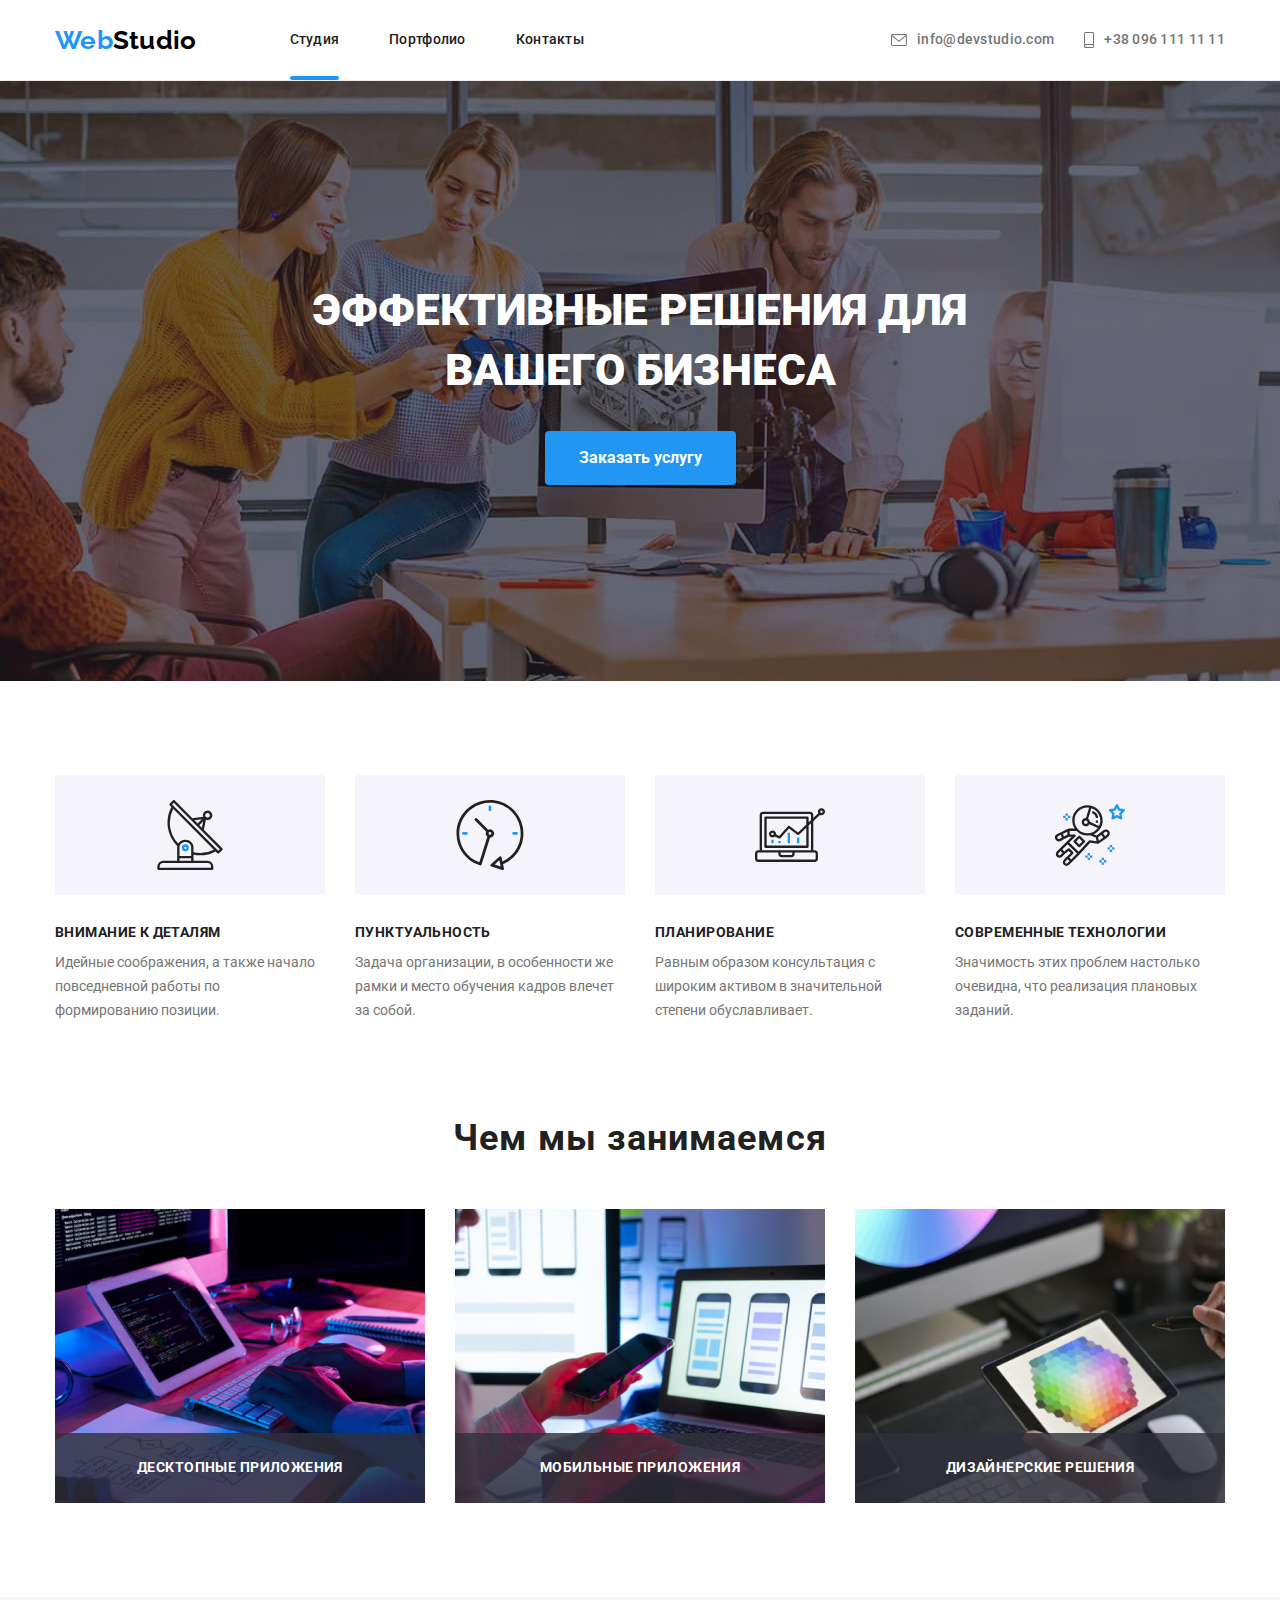
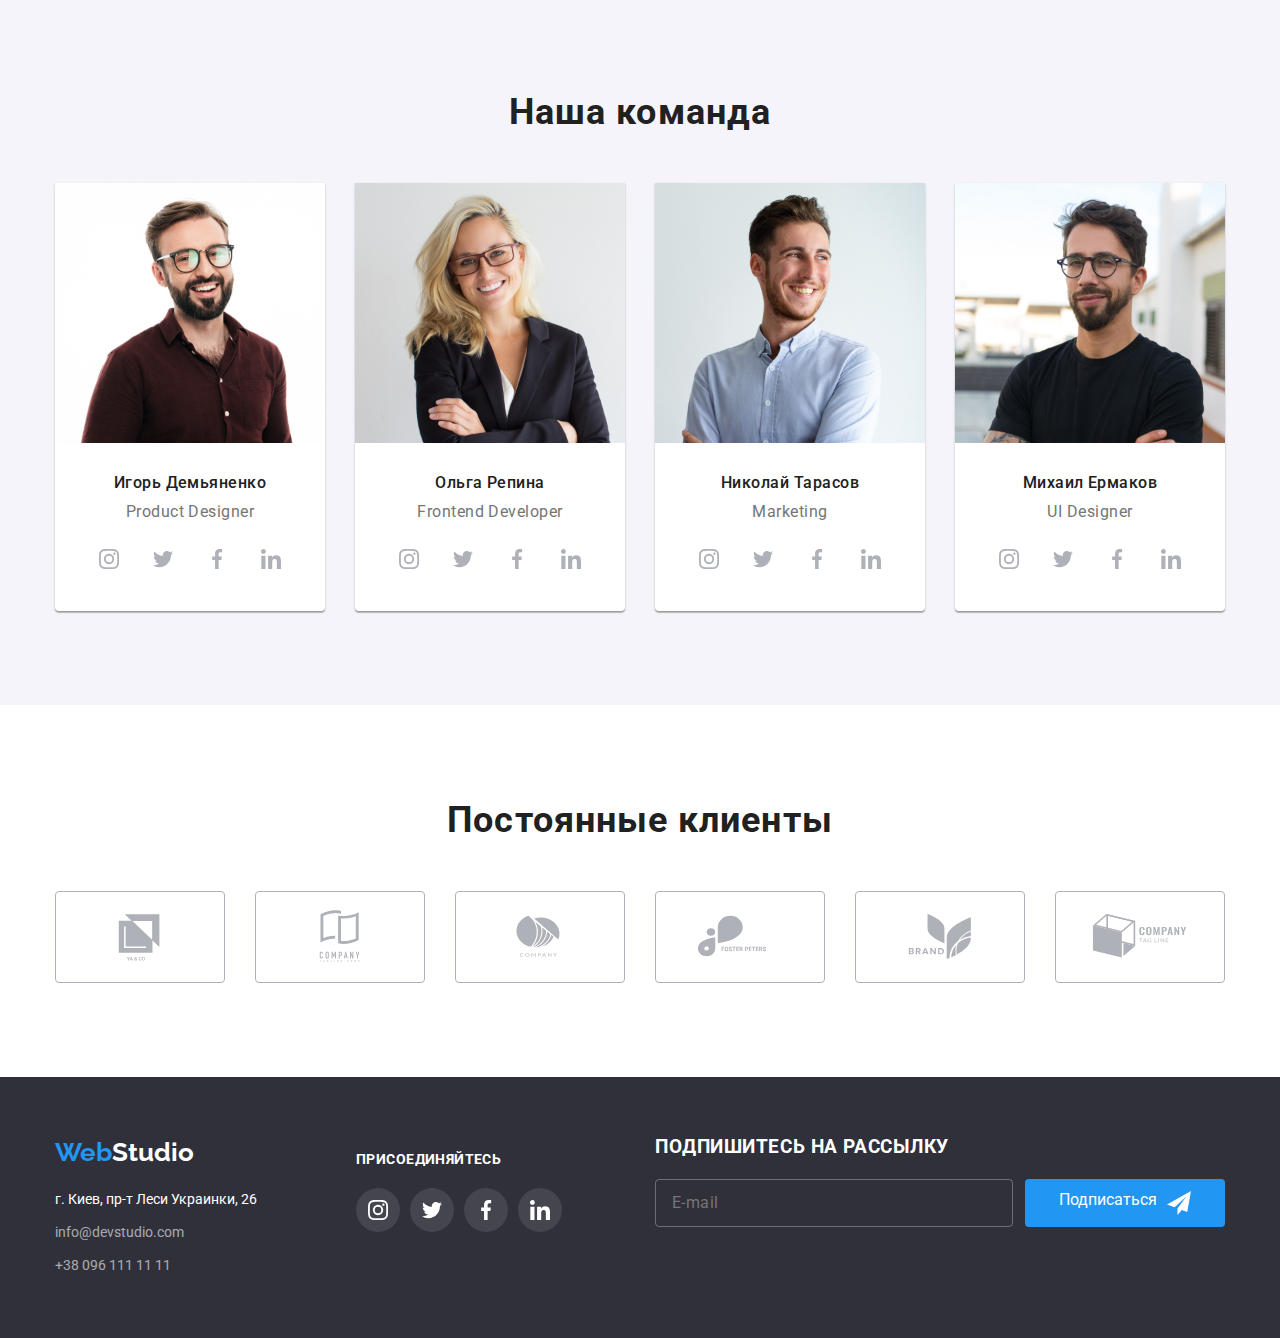
==== index.html @ 51941225 "1" ====
<!DOCTYPE html>
<html lang="ru">

<head>
    <meta charset="UTF-8">
    <meta http-equiv="X-UA-Compatible" content="IE=edge">
    <meta name="viewport" content="width=device-width, initial-scale=1.0">
    <title>WebStudio</title>
    <link rel="preconnect" href="https://fonts.googleapis.com">
    <link rel="preconnect" href="https://fonts.gstatic.com" crossorigin>
    <link
        href="https://fonts.googleapis.com/css2?family=Raleway:wght@700&family=Roboto:wght@400;500;700;900&display=swap"
        rel="stylesheet">
    <link rel="stylesheet" href="https://cdnjs.cloudflare.com/ajax/libs/modern-normalize/1.1.0/modern-normalize.css"
        integrity="sha512-Y0MM+V6ymRKN2zStTqzQ227DWhhp4Mzdo6gnlRnuaNCbc+YN/ZH0sBCLTM4M0oSy9c9VKiCvd4Jk44aCLrNS5Q=="
        crossorigin="anonymous" referrerpolicy="no-referrer" />
    <link rel="stylesheet" href="./css/styles.css">
</head>

<body>


    <header class="head-site">
        <div class="head-cont container">
            <!-- section navigate -->
            <nav class="navigation">
                <a href="./index.html" lang="en" class="logo head-logo"><span class="web-logo">Web</span>Studio</a>
                <ul class="nav-list">
                    <li class="item "><a href="./index.html" class="nav-link current">Студия</a></li>
                    <li class="item"><a href="./portfolio.html" class="nav-link">Портфолио</a></li>
                    <li class="item"><a href="#" class="nav-link">Контакты</a></li>
                </ul>
            </nav>
            <ul class="connect">
                <li class="item">
                    <a href="mailto:info@devstudio.com" class="conn-link">
                        <svg class="i-email" width="16" height="12">
                            <use href="./images/icon.svg#icon-envelope"></use>
                        </svg>

                        info@devstudio.com
                    </a>
                </li>
                <li class="item">
                    <a href="tel:+380961111111" class="conn-link">
                        <svg class="i-smart" width="10" height="16">
                            <use href="./images/icon.svg#icon-smartphone"></use>
                        </svg>

                        +38 096 111 11 11
                    </a>
                </li>
            </ul>
        </div>
    </header>
    <main>
        <!-- section hero -->
        <section class="hero overlay section">
            <div class="container ">
                <h1 class="hero-title">Эффективные решения для вашего бизнеса</h1>
                <button type="button" class="primary-button  button" data-modal-open>Заказать услугу</button>

                <!-- Модальное окно -->
                <div class="backdrop is-hidden" data-modal>
                    <div class="modal-order">
                        <button type="button" class="btn-close-modal" data-modal-close>
                            <svg class="modal-icon" width="11" height="11">
                                <use href="./images/icon.svg#close-modal"></use>
                            </svg>
                        </button>
                        <!-- Форма модального окна -->
                        <form class="form-modal-order">
                            <h3 class="title-form">Оставьте свои данные, мы вам перезвоним</h3>

                            <label for="name-order" class="name-input-order">Имя</label>
                            <label class="form-field">
                                <input type="text" class="input-form-order" name="name-order" id="name-order" />
                                <svg class="svg-form" width="18" height="18">
                                    <use href="./images/icon.svg#person-modal-form"></use>
                                </svg>
                            </label>

                            <label for="tel-order" class="name-input-order">Телефон</label>
                            <label class="form-field">
                                <input type="tel" name="tel-order" id="tel-order" class="input-form-order" />
                                <svg class="svg-form" width="18" height="18">
                                    <use href="./images/icon.svg#phone-modal-form"></use>
                                </svg>
                            </label>

                            <label for="email-order" class="name-input-order">Почта</label>
                            <label class="form-field">
                                <input type="email" name="email-order" id="email-order" class="input-form-order" />
                                <svg class="svg-form" width="18" height="18">
                                    <use href="./images/icon.svg#email-modal-form"></use>
                                </svg>
                            </label>

                            <div class="comment-box">
                                <label for="comments-order" class="name-input-order">Комментарий</label>
                                <textarea name="comments-order" id="comments-order" rows="5" placeholder="Введите текст"
                                    class="input-form-order"></textarea>
                            </div>
                            <!-- Checkbox Договора соглашения -->
                            <label class="text-checkbox-order">
                                <input class="checkbox-policy" type="checkbox" name="policy" value="policy" />
                                <span class="svg-checkbox"></span>
                                Соглашаюсь с рассылкой и принимаю
                                <a href="" class="link-policy"> Условия договора </a>
                            </label>

                            <button type="submit" class="button btn-modal-form-order">Отправить</button>
                        </form>
                    </div>
                </div>

            </div>
        </section>
        <!-- section work principles -->
        <section class="about section">
            <div class="container">
                <h2 class="visually-hidden">Принципы работы</h2>
                <ul class="about-list">
                    <li class="about-item">
                        <div class="about-svg">
                            <svg width="70" height="70">
                                <use href="./images/icon.svg#icon-antenna-1"></use>
                            </svg>
                        </div>
                        <h3 class="about-title">Внимание к деталям</h3>
                        <p class="about-text">Идейные соображения, а также начало повседневной работы по формированию
                            позиции.</p>
                    </li>
                    <li class="about-item">
                        <div class="about-svg">
                            <svg width="70" height="70">
                                <use href="./images/icon.svg#icon-clock-1"></use>
                            </svg>
                        </div>
                        <h3 class="about-title">Пунктуальность</h3>
                        <p class="about-text">Задача организации, в особенности же рамки и место обучения кадров влечет
                            за
                            собой.</p>
                    </li>
                    <li class="about-item">
                        <div class="about-svg">
                            <svg width="70" height="70">
                                <use href="./images/icon.svg#icon-diagram-1"></use>
                            </svg>
                        </div>
                        <h3 class="about-title">Планирование</h3>
                        <p class="about-text">Равным образом консультация с широким активом в значительной степени
                            обуславливает.</p>
                    </li>
                    <li class="about-item">
                        <div class="about-svg">
                            <svg width="70" height="70">
                                <use href="./images/icon.svg#icon-astronaut-1"></use>
                            </svg>
                        </div>
                        <h3 class="about-title">Современные технологии</h3>
                        <p class="about-text">Значимость этих проблем настолько очевидна, что реализация плановых
                            заданий.
                        </p>
                    </li>
                </ul>
            </div>
        </section>
        <!-- section services -->
        <section class="service section">
            <div class="container">
                <h2 class="service-title title-section">Чем мы занимаемся</h2>
                <ul class="service-list">
                    <li class="service-item">
                        <div class="service-card">
                            <img src="./images/box1.jpg" width="370" alt="набор кода на планшете" />
                            <div class="position-servise-text">
                                <h3 class="servise-text">Десктопные приложения</h3>
                            </div>
                        </div>
                    </li>
                    <li class="service-item">
                        <div class="service-card">
                            <img src="./images/box2.jpg" width="370" alt="визуализация приложения на компьютере" />
                            <div class="position-servise-text">
                                <h3 class="servise-text">Мобильные приложения</h3>
                            </div>
                        </div>
                    </li>
                    <li class="service-item">
                        <div class="service-card">
                            <img src="./images/box3.jpg" width="370" alt="палитра цветов" />
                            <div class="position-servise-text">
                                <h3 class="servise-text">Дизайнерские решения</h3>
                            </div>
                        </div>
                    </li>
                </ul>
            </div>
        </section>
        <!-- section team -->
        <section class="team section">
            <div class="container">
                <h2 class="team-title title-section">Наша команда</h2>
                <ul class="team-list">
                    <li class="team-item">
                        <img src="./images/IgorDemianenko.jpg" width="270" alt="Игорь Демьяненко">
                        <div class="team-wraper">
                            <h3 class="team-name">Игорь Демьяненко</h3>
                            <p class="team-prof">Product Designer</p>
                            <ul class="team-icon">
                                <li class="icon-list">
                                    <a href="https://www.instagram.com" target="_blank" rel="noreferrer noopener"
                                        class="team-link">
                                        <svg class="team-social-icon" width="20" height="20">
                                            <use href="./images/icon.svg#icon-instagram-2"></use>
                                        </svg>
                                    </a>
                                </li>
                                <li class="icon-list">
                                    <a href="https://twitter.com" target="_blank" rel="noreferrer noopener"
                                        class="team-link">
                                        <svg class="team-social-icon" width="20" height="20">
                                            <use href="./images/icon.svg#icon-twitter-1"></use>
                                        </svg>
                                    </a>
                                </li>
                                <li class="icon-list"><a href="https://www.facebook.com/" target="_blank"
                                        rel="noreferrer noopener" class="team-link">
                                        <svg class="team-social-icon" width="20" height="20">
                                            <use href="./images/icon.svg#icon-facebook-1"></use>
                                        </svg>
                                    </a>
                                </li>
                                <li class="icon-list"><a href="https://linkedin.com" target="_blank"
                                        rel="noreferrer noopener" class="team-link">
                                        <svg class="team-social-icon" width="20" height="20">
                                            <use href="./images/icon.svg#icon-linkedin-1"></use>
                                        </svg>
                                    </a>
                                </li>
                            </ul>
                        </div>
                    </li>
                    <li class="team-item">
                        <img src="./images/OlgaRepina.jpg" width="270" alt="Ольга Репина">
                        <div class="team-wraper">
                            <h3 class="team-name">Ольга Репина</h3>
                            <p class="team-prof">Frontend Developer</p>
                            <ul class="team-icon">
                                <li class="icon-list">
                                    <a href="https://www.instagram.com" target="_blank" rel="noreferrer noopener"
                                        class="team-link">
                                        <svg class="team-social-icon" width="20" height="20">
                                            <use href="./images/icon.svg#icon-instagram-2"></use>
                                        </svg>
                                    </a>
                                </li>
                                <li class="icon-list">
                                    <a href="https://twitter.com" target="_blank" rel="noreferrer noopener"
                                        class="team-link">
                                        <svg class="team-social-icon" width="20" height="20">
                                            <use href="./images/icon.svg#icon-twitter-1"></use>
                                        </svg>
                                    </a>
                                </li>
                                <li class="icon-list"><a href="https://www.facebook.com/" target="_blank"
                                        rel="noreferrer noopener" class="team-link">
                                        <svg class="team-social-icon" width="20" height="20">
                                            <use href="./images/icon.svg#icon-facebook-1"></use>
                                        </svg>
                                    </a>
                                </li>
                                <li class="icon-list"><a href="https://linkedin.com" target="_blank"
                                        rel="noreferrer noopener" class="team-link">
                                        <svg class="team-social-icon" width="20" height="20">
                                            <use href="./images/icon.svg#icon-linkedin-1"></use>
                                        </svg>
                                    </a>
                                </li>
                            </ul>
                        </div>
                    </li>
                    <li class="team-item">
                        <img src="./images/NikolaiTarasov.jpg" width="270" alt="Николай Тарасов">
                        <div class="team-wraper">
                            <h3 class="team-name">Николай Тарасов</h3>
                            <p class="team-prof">Marketing</p>
                            <ul class="team-icon">
                                <li class="icon-list">
                                    <a href="https://www.instagram.com" target="_blank" rel="noreferrer noopener"
                                        class="team-link">
                                        <svg class="team-social-icon" width="20" height="20">
                                            <use href="./images/icon.svg#icon-instagram-2"></use>
                                        </svg>
                                    </a>
                                </li>
                                <li class="icon-list">
                                    <a href="https://twitter.com" target="_blank" rel="noreferrer noopener"
                                        class="team-link">
                                        <svg class="team-social-icon" width="20" height="20">
                                            <use href="./images/icon.svg#icon-twitter-1"></use>
                                        </svg>
                                    </a>
                                </li>
                                <li class="icon-list"><a href="https://www.facebook.com/" target="_blank"
                                        rel="noreferrer noopener" class="team-link">
                                        <svg class="team-social-icon" width="20" height="20">
                                            <use href="./images/icon.svg#icon-facebook-1"></use>
                                        </svg>
                                    </a>
                                </li>
                                <li class="icon-list"><a href="https://linkedin.com" target="_blank"
                                        rel="noreferrer noopener" class="team-link">
                                        <svg class="team-social-icon" width="20" height="20">
                                            <use href="./images/icon.svg#icon-linkedin-1"></use>
                                        </svg>
                                    </a>
                                </li>
                            </ul>
                        </div>
                    </li>
                    <li class="team-item">
                        <img src="./images/MixailErmacov.jpg" width="270" alt="Михаил Ермаков">
                        <div class="team-wraper">
                            <h3 class="team-name">Михаил Ермаков</h3>
                            <p class="team-prof">UI Designer</p>
                            <ul class="team-icon">
                                <li class="icon-list">
                                    <a href="https://www.instagram.com" target="_blank" rel="noreferrer noopener"
                                        class="team-link">
                                        <svg class="team-social-icon" width="20" height="20">
                                            <use href="./images/icon.svg#icon-instagram-2"></use>
                                        </svg>
                                    </a>
                                </li>
                                <li class="icon-list">
                                    <a href="https://twitter.com" target="_blank" rel="noreferrer noopener"
                                        class="team-link">
                                        <svg class="team-social-icon" width="20" height="20">
                                            <use href="./images/icon.svg#icon-twitter-1"></use>
                                        </svg>
                                    </a>
                                </li>
                                <li class="icon-list">
                                    <a href="https://www.facebook.com/" target="_blank" rel="noreferrer noopener"
                                        class="team-link">
                                        <svg class="team-social-icon" width="20" height="20">
                                            <use href="./images/icon.svg#icon-facebook-1"></use>
                                        </svg>
                                    </a>
                                </li>
                                <li class="icon-list">
                                    <a href="https://linkedin.com" target="_blank" rel="noreferrer noopener"
                                        class="team-link">
                                        <svg class="team-social-icon" width="20" height="20">
                                            <use href="./images/icon.svg#icon-linkedin-1"></use>
                                        </svg>
                                    </a>
                                </li>
                            </ul>
                        </div>
                    </li>
                </ul>
            </div>
        </section>
        <!-- section Regular customers -->
        <section class="customers section">
            <div class="container">
                <h2 class="customers-title title-section">Постоянные клиенты</h2>
                <ul class="customers-list">
                    <li class="customers-item">
                        <a href="#" class="customers-link">
                            <svg class="customers-svg">
                                <use href="./images/icon.svg#icon-Logo1"></use>
                            </svg>
                        </a>
                    </li>
                    <li class="customers-item">
                        <a href="#" class="customers-link">
                            <svg class="customers-svg">
                                <use href="./images/icon.svg#icon-Logo2"></use>
                            </svg>
                        </a>
                    </li>
                    <li class="customers-item">
                        <a href="#" class="customers-link">
                            <svg class="customers-svg">
                                <use href="./images/icon.svg#icon-Logo3"></use>
                            </svg>
                        </a>
                    </li>
                    <li class="customers-item">
                        <a href="#" class="customers-link">
                            <svg class="customers-svg">
                                <use href="./images/icon.svg#icon-Logo4"></use>
                            </svg>
                        </a>
                    </li>
                    <li class="customers-item">
                        <a href="#" class="customers-link">
                            <svg class="customers-svg">
                                <use href="./images/icon.svg#icon-Logo5"></use>
                            </svg>
                        </a>
                    </li>
                    <li class="customers-item">
                        <a href="#" class="customers-link">
                            <!-- <svg class="customers-svg" width="106" heigth="60"> -->
                            <svg class="customers-svg">
                                <use href="./images/icon.svg#icon-Logo6"></use>
                            </svg>
                        </a>
                    </li>
                </ul>
            </div>
        </section>
    </main>
    <footer class="footer">
        <div class="container">
            <!-- section contacts -->
            <div class="primary-fsection">
                <a href="./index.html" lang="en" class="logo footer-logo"><span class="web-logo">Web</span>Studio</a>
                <address class="address">
                    <ul class="footer-list">
                        <li class="footer-item">
                            <a href="https://goo.gl/maps/28opbv9EyFsikmQ97" target="_blank" rel="noreferrer noopener"
                                class="footer-contacts "><span class="address-color">г. Киев,
                                    пр-т Леси Украинки, 26</span></a>
                        </li>
                        <li class="footer-item">
                            <a href="mailto:info@devstudio.com" class="footer-contacts">info@devstudio.com</a>
                        </li>
                        <li class="footer-item">
                            <a href="tel:+380961111111" class="footer-contacts">+38 096 111 11 11</a>
                        </li>
                    </ul>
                </address>
            </div>
            <div class="second-fsection">
                <h2 class="footer-title">присоединяйтесь</h2>
                <ul class="footer-social">
                    <li class="fsocial-list">
                        <a href="https://www.instagram.com" target="_blank" rel="noreferrer noopener"
                            class="fsocial-link">
                            <svg class="fsocial-icon" width="20" height="20">
                                <use href="./images/icon.svg#icon-instagram-2"></use>
                            </svg>
                        </a>
                    </li>
                    <li class="fsocial-list">
                        <a href="https://twitter.com" target="_blank" rel="noreferrer noopener" class="fsocial-link">
                            <svg class="fsocial-icon" width="20" height="20">
                                <use href="./images/icon.svg#icon-twitter-1"></use>
                            </svg>
                        </a>
                    </li>
                    <li class="fsocial-list">
                        <a href="https://www.facebook.com/" target="_blank" rel="noreferrer noopener"
                            class="fsocial-link">
                            <svg class="fsocial-icon" width="20" height="20">
                                <use href="./images/icon.svg#icon-facebook-1"></use>
                            </svg>
                        </a>
                    </li>
                    <li class="fsocial-list">
                        <a href="https://linkedin.com" target="_blank" rel="noreferrer noopener" class="fsocial-link">
                            <svg class="fsocial-icon" width="20" height="20">
                                <use href="./images/icon.svg#icon-linkedin-1"></use>
                            </svg>
                        </a>
                    </li>
                </ul>
            </div>
            <div class="container-subscription">
                <h3 class="form-title">Подпишитесь на рассылку</h3>
                <form class="footer-form">
                    <input type="email" name="email" autocomplete="on" placeholder="E-mail"
                        class="footer-email-input" />

                    <button type="submit" class="button footer-btn-subscrib">
                        Подписаться
                        <svg class="icon-subscribe" width="24" height="24">
                            <use href="./images/icon.svg#icon-subscribe"></use>
                        </svg>
                    </button>
                </form>
            </div>
        </div>
    </footer>
    <script src="./js/modal.js"></script>
</body>

</html>
---- css/styles.css ----
:root {
  --logo-text-font: 'Raleway', sans-serif;
  --primary-font: 'Roboto', sans-serif;

  --primary-letter-spacing: 0.03em;

  --portfolio-bgc-hover: rgba(33, 150, 243, 0.9);
  --nohover-navlink-color: #212121;
  --hover-cont-link: #2196f3;
  --primary-text-color: #757575;
  --communication-color: rgba(255, 255, 255, 0.6);
  --button-text-color: #ffffff;
  --title-text-color: #212121;
  --accent-bg-color: #ffffff;
  --hero-bg-color: #c4c4c4;

  --team-section-bgcolor: #f5f4fa;
  --team-social-link: #afb1b8;
  --team-social-link-hover: #ffffff;
  --team-soc-bg-hover: #2196f3;

  --customers-color: #afb1b8;
  --customers-hover-color: #2196f3;

  --footer-title: #ffffff;
  --fsocial-icon-color: #ffffff;
  --fsocial-link-hover: #2196f3;
  --text-color-white: #ffffff;
  --social-link-fill: #ffffff;

  --backdrop-bgc: rgba(0, 0, 0, 0.2);
  --white-bgc: #ffffff;
  --blue-bgc: #2196f3;

  --form-order-focus-fill: #2196f3;
  --border-form-color: #2196f3;

  --card-set-gap: 30px;

  --animation-transition: 250ms cubic-bezier(0.4, 0, 0.2, 1);
}
/* Глобальные стили */
h1,
h2,
h3,
h4,
h5,
h6,
p,
ul {
  margin: 0;
  padding: 0;
}
img {
  display: block;
  max-width: 100%;
}
body {
  background-color: var(--accent-bg-color);
  font-family: var(--primary-font);
  color: var(--primary-text-color);
}
a {
  text-decoration: none;
}
li {
  list-style: none;
}
input,
textarea {
  outline: none;
}
.title-section {
  font-weight: 700;
  font-size: 36px;
  line-height: 1.17;
  text-align: center;
  letter-spacing: var(--primary-letter-spacing);
}
.button {
  font-family: inherit;
  cursor: pointer;
  border-color: transparent;
  border-radius: 4px;
  color: var(--button-text-color);
  background-color: var(--blue-bgc);
}
.container {
  width: 1200px;
  margin: 0 auto;

  padding-left: 15px;
  padding-right: 15px;
}
.section {
  padding-top: 94px;
  padding-bottom: 94px;
}
/* :hover,
:focus {
  transition: var(--animation-transition);
} */

/* Скрытый заголовок h2 */
.visually-hidden {
  position: absolute;
  width: 1px;
  height: 1px;
  margin: -1px;
  border: 0;
  padding: 0;

  white-space: nowrap;
  clip-path: inset(100%);
  clip: rect(0 0 0 0);
  overflow: hidden;
}
/* Подсвечивание текущей страницы */
.current:visited {
  color: var(--hover-cont-link);
}

/* Стили шапки */
.head-site {
  font-weight: 500;
  font-size: 14px;
  line-height: 1.14;
  letter-spacing: 0.02em;
  border-bottom: 1px solid #ececec;
}
.head-cont {
  min-height: 80px;
  display: flex;
  justify-content: space-between;
  align-items: center;
}
/* Лого */
.logo {
  font-family: var(--logo-text-font);
  font-weight: 700;
  font-size: 26px;
  line-height: 1.19;
}
.web-logo {
  color: #2196f3;
}
.head-logo {
  color: #000000;
}
.footer-logo {
  color: #ffffff;
}
/* Секция навигации */
.navigation {
  display: flex;
  align-items: center;
}
.nav-list {
  display: flex;
  margin-left: 93px;
}
.nav-list .item + .item {
  margin-left: 50px;
}

.nav-link {
  display: block;
  padding-top: 32px;
  padding-bottom: 32px;
  font-weight: 500;
  font-size: 14px;
  line-height: 1.14;
  letter-spacing: 0.02em;
  color: var(--nohover-navlink-color);
  transition: color var(--animation-transition);
}

.nav-link:hover,
.nav-link:focus {
  color: var(--hover-cont-link);
}
.item {
  position: relative;
}
.nav-link.current::after {
  position: absolute;
  content: '';
  display: block;
  left: 0;
  bottom: 0;
  width: 100%;
  height: 4px;
  background-color: var(--hover-cont-link);
  border-radius: 2px;
}
/* Обратная связь с разработчиками */
.connect {
  display: flex;
}
.connect .item + .item {
  margin-left: 30px;
}
.conn-link {
  display: flex;
  align-items: center;
  padding-top: 32px;
  padding-bottom: 32px;
  color: var(--primary-text-color);
  transition: color var(--animation-transition);
}
.conn-link:hover,
.conn-link:focus {
  color: var(--hover-cont-link);
}
.i-email,
.i-smart {
  fill: currentColor;
  margin-right: 10px;
}
/* Секция подвал сайта */
.footer {
  background-color: #2f303a;
  padding-top: 60px;
  padding-bottom: 60px;
}
.footer .container {
  display: flex;
}
.address {
  font-style: normal;
  font-size: 14px;
  line-height: 1.71;
  color: #ffffff;
  margin-top: 20px;
}
.address-color {
  color: #ffffff;
  transition: color var(--animation-transition);
}
.footer-item + .footer-item {
  margin-top: 9px;
}
.footer-contacts {
  color: var(--communication-color);
  transition: color var(--animation-transition);
}
.footer-contacts:hover,
.footer-contacts:focus {
  color: var(--hover-cont-link);
}
.address-color:hover,
.address-color:focus {
  color: var(--hover-cont-link);
}
.primary-fsection {
  min-width: 231px;
}
.second-fsection {
  margin-left: 70px;
  padding-top: 15px;
}
.footer-title {
  font-family: var(--primary-font);
  font-weight: 700;
  font-size: 14px;
  line-height: 1.14;
  letter-spacing: var(--primary-letter-spacing);
  text-transform: uppercase;
  color: var(--footer-title);
  margin-bottom: 20px;
}

.footer-social {
  display: flex;
}
.fsocial-list:nth-child(n + 2) {
  margin-left: 10px;
}
.fsocial-link {
  display: flex;
  align-items: center;
  justify-content: center;
  width: 44px;
  height: 44px;
  border-radius: 50%;
  background: rgba(255, 255, 255, 0.1);
  transition: background var(--animation-transition);
}
.fsocial-icon {
  fill: var(--fsocial-icon-color);
}
.fsocial-link:hover,
.fsocial-link:focus {
  background: var(--fsocial-link-hover);
}

/* Footer Форма подписки */

.container-subscription {
  margin-left: 93px;
}
.form-title {
  margin-bottom: 20px;

  text-transform: uppercase;
  letter-spacing: var(--primary-letter-spacing);
  color: var(--text-color-white);
}
.footer-form {
  display: flex;
}
.footer-email-input {
  font-weight: 400;
  font-size: 16px;
  line-height: 1.25;

  /* identical to box height, or 125% */
  display: flex;
  align-items: center;
  letter-spacing: 0.03em;

  color: rgba(255, 255, 255, 0.6);

  width: 358px;
  padding-left: 16px;

  background-color: rgba(0, 0, 0, 0);
  border: 1px solid rgba(255, 255, 255, 0.3);
  /* filter: drop-shadow(0px 4px 4px rgba(0, 0, 0, 0.15)); */
  border-radius: 4px;
}
.footer-btn-subscrib {
  display: flex;
  justify-content: center;

  padding-top: 10px;
  padding-bottom: 10px;
  margin-left: 12px;
  min-width: 200px;
}
.icon-subscribe {
  margin-left: 10px;
  fill: var(--social-link-fill);
}
.form-title {
  margin-bottom: 20px;

  text-transform: uppercase;
  letter-spacing: var(--primary-letter-spacing);
  color: var(--text-color-white);
}
.footer-form {
  display: flex;
}
.footer-email-input {
  font-weight: 400;
  font-size: 16px;
  line-height: 1.25;

  /* identical to box height, or 125% */
  display: flex;
  align-items: center;
  letter-spacing: 0.03em;

  color: rgba(255, 255, 255, 0.6);

  width: 358px;
  padding-left: 16px;

  background-color: rgba(0, 0, 0, 0);
  border: 1px solid rgba(255, 255, 255, 0.3);
  /* filter: drop-shadow(0px 4px 4px rgba(0, 0, 0, 0.15)); */
  border-radius: 4px;
}
.footer-btn-subscrib {
  display: flex;
  justify-content: center;

  padding-top: 10px;
  padding-bottom: 10px;
  margin-left: 12px;
  min-width: 200px;
}
.icon-subscribe {
  margin-left: 10px;
  fill: var(--fsocial-icon-color);
}
/* МОДАЛЬНОЕ ОКНО "Заказать услуги"*/
.backdrop {
  position: fixed;
  top: 0;
  left: 0;
  width: 100%;
  height: 100%;
  z-index: 5;

  transition: opacity var(--animation-transition), visibility var(--animation-transition);

  background-color: var(--backdrop-bgc);
}
.backdrop.is-hidden {
  opacity: 0;
  pointer-events: none;
  visibility: hidden;
}
.modal-order {
  position: absolute;
  top: 50%;
  left: 50%;
  transform: translate(-50%, -50%);

  min-width: 528px;
  min-height: 581px;
  padding: 40px;

  background-color: var(--white-bgc);
  box-shadow: 0px 1px 3px rgba(0, 0, 0, 0.12), 0px 1px 1px rgba(0, 0, 0, 0.14),
    0px 2px 1px rgba(0, 0, 0, 0.2);
  border-radius: 4px;
}
.btn-close-modal {
  position: absolute;
  top: 8px;
  right: 8px;
  display: flex;
  align-items: center;
  justify-content: center;
  width: 30px;
  height: 30px;
  border: 1px solid rgba(0, 0, 0, 0.1);
  border-radius: 50%;
  background: transparent;
  cursor: pointer;
  fill: #000000;

  transition: fill var(--animation-transition);
}
.btn-close-modal:hover,
.btn-close-modal:focus {
  fill: var(--form-order-focus-fill);
}

/* Форма в модальном окне для Заказа услуг */
.form-modal-order {
  display: flex;
  flex-direction: column;
}
.title-form {
  margin-bottom: 12px;

  font-weight: bold;
  font-size: 20px;
  line-height: 1.15;
  text-align: center;
  letter-spacing: var(--primary-letter-spacing);
  color: var(--title-text-color);
}
/* Коробки input */
.comment-box {
  margin-bottom: 20px;
}

/* SVG иконки в форме */
.form-field {
  position: relative;
  margin-bottom: 10px;
}
.svg-form {
  position: absolute;
  top: 52%;
  left: 12px;
  transform: translateY(-50%);

  transition: fill var(--animation-transition);
}
/* Кастомизация input */
.input-form-order {
  padding-top: 11px;
  padding-right: 12px;
  padding-bottom: 11px;
  padding-left: 12px;

  width: 100%;
  border: 1px solid rgba(33, 33, 33, 0.2);
  border-radius: 4px;

  transition: border var(--animation-transition);
}
.input-form-order:not(:last-child) {
  padding-left: 42px;
}
/* Стилизация для lable */
.name-input-order {
  display: block;
  margin-bottom: 4px;
}

.input-form-order {
  display: block;
  padding-left: 42px;
  /* outline: none; */
}

.input-form-order:focus {
  border: 1px solid #2196f3;
}
.input-form-order:focus ~ .svg-form {
  fill: var(--form-order-focus-fill);
}

/* Checkbox с принятием рассылки и соглашения */
.text-checkbox-order {
  display: flex;
  justify-content: center;
  align-items: center;

  margin-bottom: 30px;
  font-weight: 400;
  line-height: 1.71;
  letter-spacing: var(--primary-letter-spacing);
}
.checkbox-policy {
  appearance: none;
  position: absolute;
}
.svg-checkbox {
  display: inline-block;
  width: 16px;
  height: 15px;

  border: 2px solid #212121;
  border-radius: 4px;
  margin-right: 7px;

  transition: border-color var(--animation-transition), background-color var(--animation-transition),
    background-image var(--animation-transition);
}
.checkbox-policy:checked + .svg-checkbox {
  border-color: transparent;
  background-color: var(--blue-bgc);
  background-image: url(../images/icon-check.svg);
  background-size: contain;
  background-origin: border-box;
}
.checkbox-policy:focus + .svg-checkbox {
  border-color: var(--blue-bgc);
}
.link-policy {
  text-decoration: underline;
  color: var(--hover-cont-link);
}

/* Кнопка заказа в модальном окне */
.btn-modal-form-order {
  width: 200px;
  padding-top: 10px;
  padding-right: 55px;
  padding-bottom: 10px;
  padding-left: 55px;
  margin-right: auto;
  margin-left: auto;

  transition: background-color var(--animation-transition);
}
.btn-modal-form-order:hover,
.btn-modal-form-order:focus {
  background-color: #188ce8;
}

/* Стили отдельных страниц */

/* Секция страницы WebStudio */
/* Секция hero с заказом услуг */
.hero {
  margin: 0 auto;
  max-height: 600px;
  max-width: 1600px;
  padding-top: 200px;
  padding-bottom: 200px;
}
.hero.overlay {
  background-position: center;
  background-size: cover;
  background-repeat: no-repeat;
  background-image: linear-gradient(to right, rgba(47, 48, 58, 0.4), rgba(47, 48, 58, 0.4)),
    url(../images/Hero.jpg);
  background-color: var(--hero-bg-color);
}
.hero .container {
  width: 696px;
  text-align: center;
}

.hero-title {
  text-transform: uppercase;
  font-weight: 900;
  font-size: 44px;
  line-height: 1.36;
  color: #ffffff;
  text-align: center;
}
.primary-button {
  padding: 10px 32px;
  margin-left: auto;
  margin-right: auto;
  margin-top: 30px;
  background: #2196f3;
  font-weight: 700;
  font-size: 16px;
  line-height: 1.9;
  color: var(--button-text-color);
  box-shadow: 0px 3px 1px rgba(0, 0, 0, 0.1), 0px 1px 2px rgba(0, 0, 0, 0.08),
    0px 2px 2px rgba(0, 0, 0, 0.12);
  transition: background var(--animation-transition);
}
.primary-button:hover,
.primary-button:focus {
  background: #188ce8;
  /* transition: background var(--animation-transition); */
}

/* Секция как мы работаем*/
.about.section {
  padding-bottom: 0px;
}
.about-list {
  display: flex;
}
.about-item {
  width: 270px;
}
.about-item + .about-item {
  margin-left: 30px;
}
.about-svg {
  display: flex;
  min-width: 270px;
  min-height: 120px;
  justify-content: center;
  align-items: center;
  background-color: #f5f4fa;
  margin-bottom: 30px;
}
.about-title {
  font-weight: 700;
  font-size: 14px;
  line-height: 1.14;
  letter-spacing: var(--primary-letter-spacing);
  text-transform: uppercase;
  color: var(--title-text-color);
  margin-bottom: 10px;
}
.about-text {
  font-size: 14px;
  line-height: 1.71;
}
/* Секция Чем Мы занимаемся */
/* .service .container {
  text-align: center;
} */
.service-title {
  color: var(--title-text-color);
  margin-bottom: 50px;
}
.service-list {
  display: flex;
  /* justify-content: space-evenly; */
}
.service-item + .service-item {
  margin-left: 30px;
}
.service-card {
  position: relative;
  /* z-index: -1; */
}
.position-servise-text {
  position: absolute;
  left: 0;
  bottom: 0;

  display: flex;
  width: 100%;
  padding-top: 27px;
  padding-bottom: 27px;
  justify-content: center;
  align-items: center;
  color: #ffffff;
  background-color: rgba(47, 48, 58, 0.8);
}
.servise-text {
  font-weight: 700;
  font-size: 14px;
  line-height: 1.14;
  text-align: center;
  letter-spacing: var(--primary-letter-spacing);
  text-transform: uppercase;
}
/* Секция Наша команда */
.team {
  text-align: center;
  background-color: var(--team-section-bgcolor);
}
.team-title {
  margin-bottom: 50px;
  color: var(--title-text-color);
}
.team-list {
  display: flex;
}
.team-item {
  background: #ffffff;
  box-shadow: 0px 1px 3px rgba(0, 0, 0, 0.12), 0px 1px 1px rgba(0, 0, 0, 0.14),
    0px 2px 1px rgba(0, 0, 0, 0.2);
  border-radius: 0px 0px 4px 4px;
}
.team-item + .team-item {
  margin-left: 30px;
}
.team-wraper {
  padding-top: 30px;
  padding-bottom: 30px;
}
.team-name {
  font-weight: 500;
  font-size: 16px;
  line-height: 1.19;
  letter-spacing: var(--primary-letter-spacing);
  color: var(--title-text-color);
}
.team-prof {
  font-size: 16px;
  line-height: 1.19;
  text-align: center;
  letter-spacing: var(--primary-letter-spacing);
  margin-top: 10px;
}
/* Team social link */
.team-icon {
  display: flex;
  justify-content: center;
  margin-top: 16px;
}

.icon-list:nth-child(n + 2) {
  margin-left: 10px;
}

.team-link {
  display: flex;
  align-items: center;
  justify-content: center;
  width: 44px;
  height: 44px;
  border-radius: 50%;
  color: var(--team-social-link);
  transition: color var(--animation-transition), background var(--animation-transition);
}

.team-link:hover,
.team-link:focus {
  background-color: var(--team-soc-bg-hover);
  color: var(--team-social-link-hover);
  /* transition: color var(--animation-transition), background var(--animation-transition); */
}
.team-social-icon {
  fill: currentColor;
}
/* секция Постоянные клиенты */
.customers-title {
  margin-bottom: 50px;
  color: var(--title-text-color);
}
.customers-list {
  display: flex;
}
/* .customers-item {

} */
.customers-item:nth-child(n + 2) {
  margin-left: var(--card-set-gap);
}
.customers-link {
  display: flex;
  align-items: center;
  justify-content: center;
  width: 170px;
  height: 92px;
  border: 1px solid var(--customers-color);
  border-radius: 4px;
  color: var(--customers-color);
  transition: color var(--animation-transition), border var(--animation-transition);
}

.customers-link:hover,
.customers-link:focus {
  border: 1px solid var(--customers-hover-color);
  color: var(--customers-hover-color);
  /* transition: color var(--animation-transition), border var(--animation-transition); */
}
.customers-svg {
  width: 106px;
  height: 60px;
  fill: currentColor;
}

/* Секция страницы Portfolio */
/* Основной контент страницы */
/* Навигация по проектам */

.filter {
  display: flex;
  align-items: center;
  justify-content: center;
  margin-bottom: 50px;
}
.filter-item + .filter-item {
  margin-left: 8px;
}

.filter-button {
  font-weight: 500;
  font-size: 16px;
  line-height: 1.63;
  text-align: center;
  letter-spacing: var(--primary-letter-spacing);
  color: var(--title-text-color);
  background-color: #f5f4fa;
  padding: 6px 22px;
  transition: box-shadow var(--animation-transition), background-color var(--animation-transition),
    color var(--animation-transition);
}
.btn-current {
  color: var(--button-text-color);
  background-color: #2196f3;
}
.filter-button:hover,
.filter-button:focus {
  color: var(--button-text-color);
  background-color: #2196f3;
  box-shadow: 0px 3px 1px rgba(0, 0, 0, 0.1), 0px 1px 2px rgba(0, 0, 0, 0.08),
    0px 2px 2px rgba(0, 0, 0, 0.12);
  /* transition: box-shadow var(--animation-transition), background-color var(--animation-transition),
    color var(--animation-transition); */
}
/* Секция Наши проекты */
.port-list {
  display: flex;
  flex-wrap: wrap;
  margin-left: calc(-1 * var(--card-set-gap));
  margin-bottom: calc(-1 * var(--card-set-gap));
}
.port-link {
  margin-left: var(--card-set-gap);
  margin-bottom: var(--card-set-gap);
  flex-basis: calc(100% / 3 - var(--card-set-gap));
  cursor: pointer;

  display: block;
  transition: box-shadow var(--animation-transition);
}
.port-link:hover,
.port-link:focus {
  box-shadow: 0px 1px 1px rgba(0, 0, 0, 0.12), 0px 4px 4px rgba(0, 0, 0, 0.06),
    1px 4px 6px rgba(0, 0, 0, 0.16);
  /* transition: box-shadow var(--animation-transition); */
}

.port-title {
  font-weight: 700;
  font-size: 18px;
  line-height: 2;
  letter-spacing: 0.06em;
  color: var(--title-text-color);
}
.port-text {
  margin-top: 4px;
  font-size: 16px;
  line-height: 1.88;
  letter-spacing: var(--primary-letter-spacing);
  color: var(--primary-text-color);
}
.port-wraper {
  border-right: 1px solid #eeeeee;
  border-bottom: 1px solid #eeeeee;
  border-left: 1px solid #eeeeee;
  padding: 20px 24px;
}
.port-link:hover .port-text-item,
.port-link:focus .port-text-item {
  opacity: 1;
  transform: translateY(0);
}
.port-text-position {
  position: relative;
  overflow: hidden;
}
.port-text-item {
  display: block;
  width: 100%;
  height: 100%;
  overflow: auto;
  padding-top: 63px;
  padding-right: 24px;
  padding-bottom: 63px;
  padding-left: 24px;

  position: absolute;
  top: 0;
  left: 0;
  transform: translateY(100%);
  transition: transform var(--animation-transition), opacity var(--animation-transition);

  background-color: var(--portfolio-bgc-hover);
  font-size: 18px;
  line-height: 1.56;
  letter-spacing: var(--primary-letter-spacing);
  color: var(--text-color-white);
  opacity: 0;
}
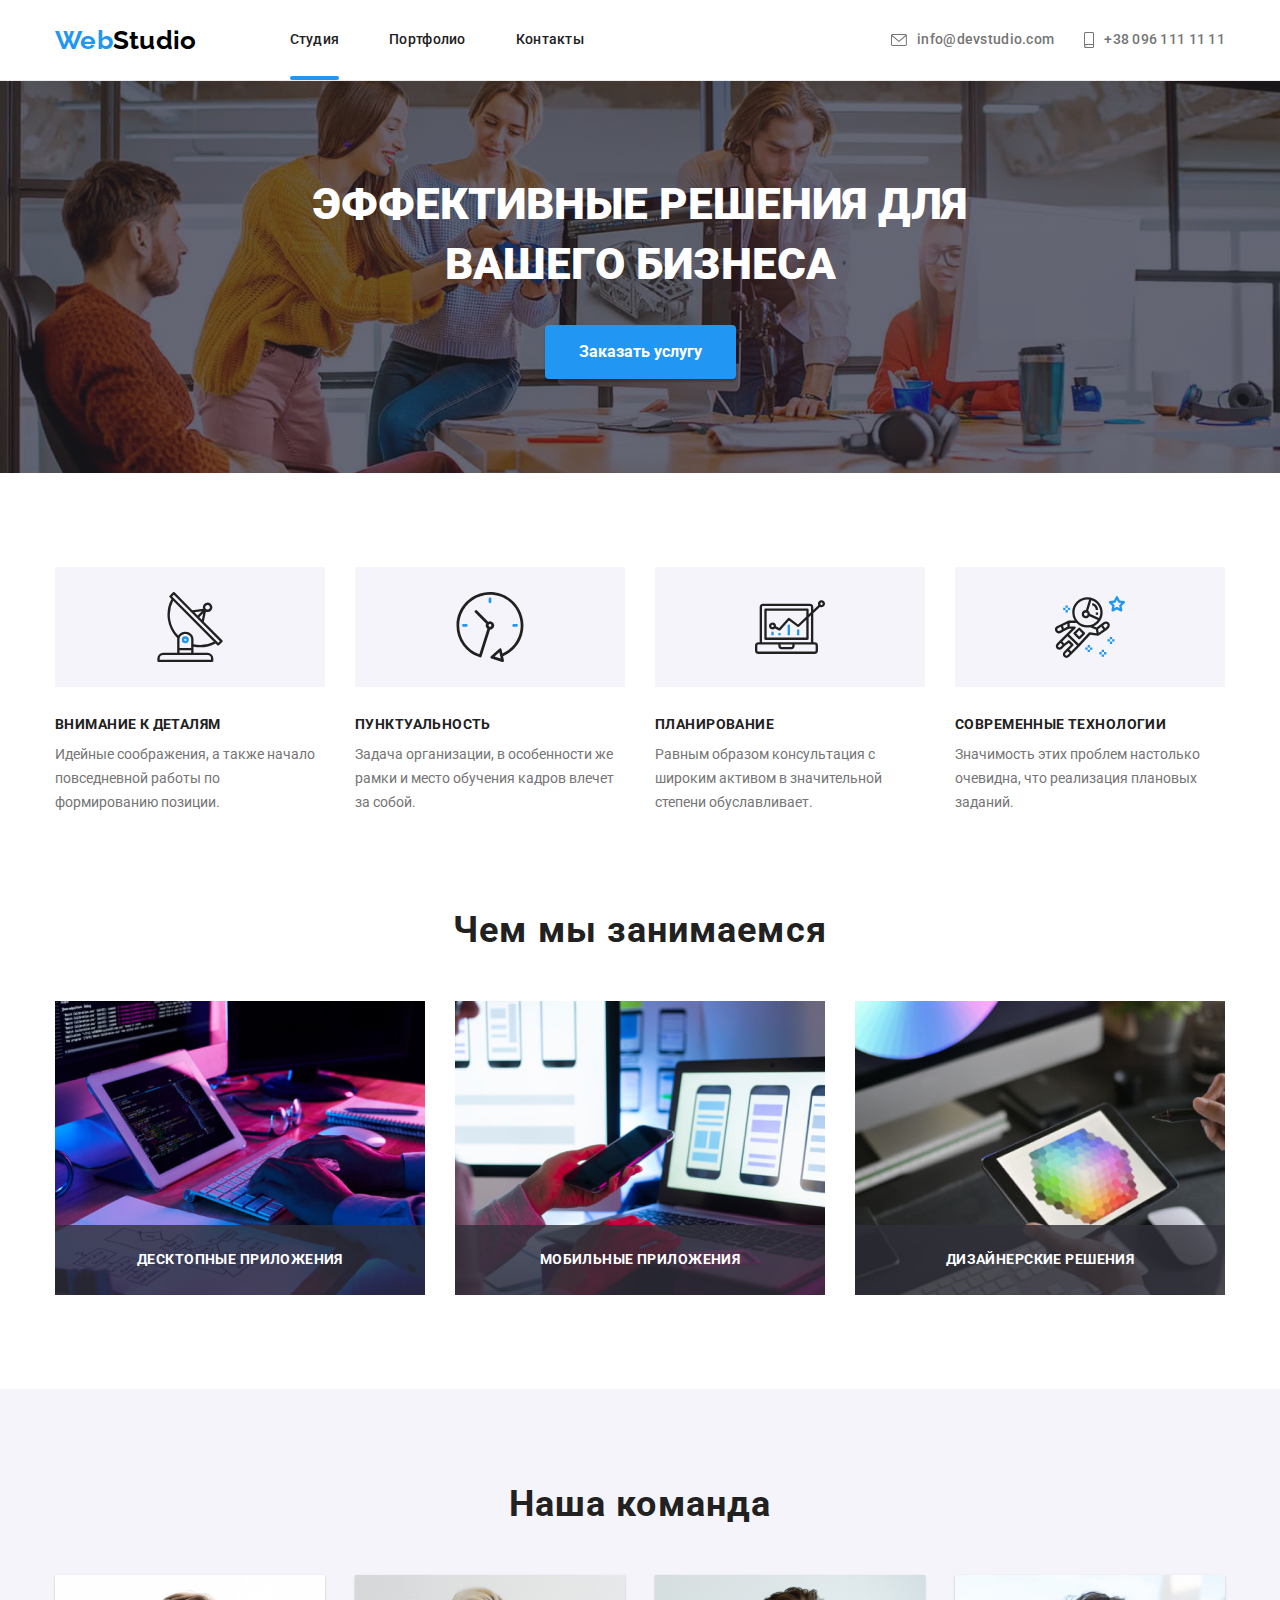
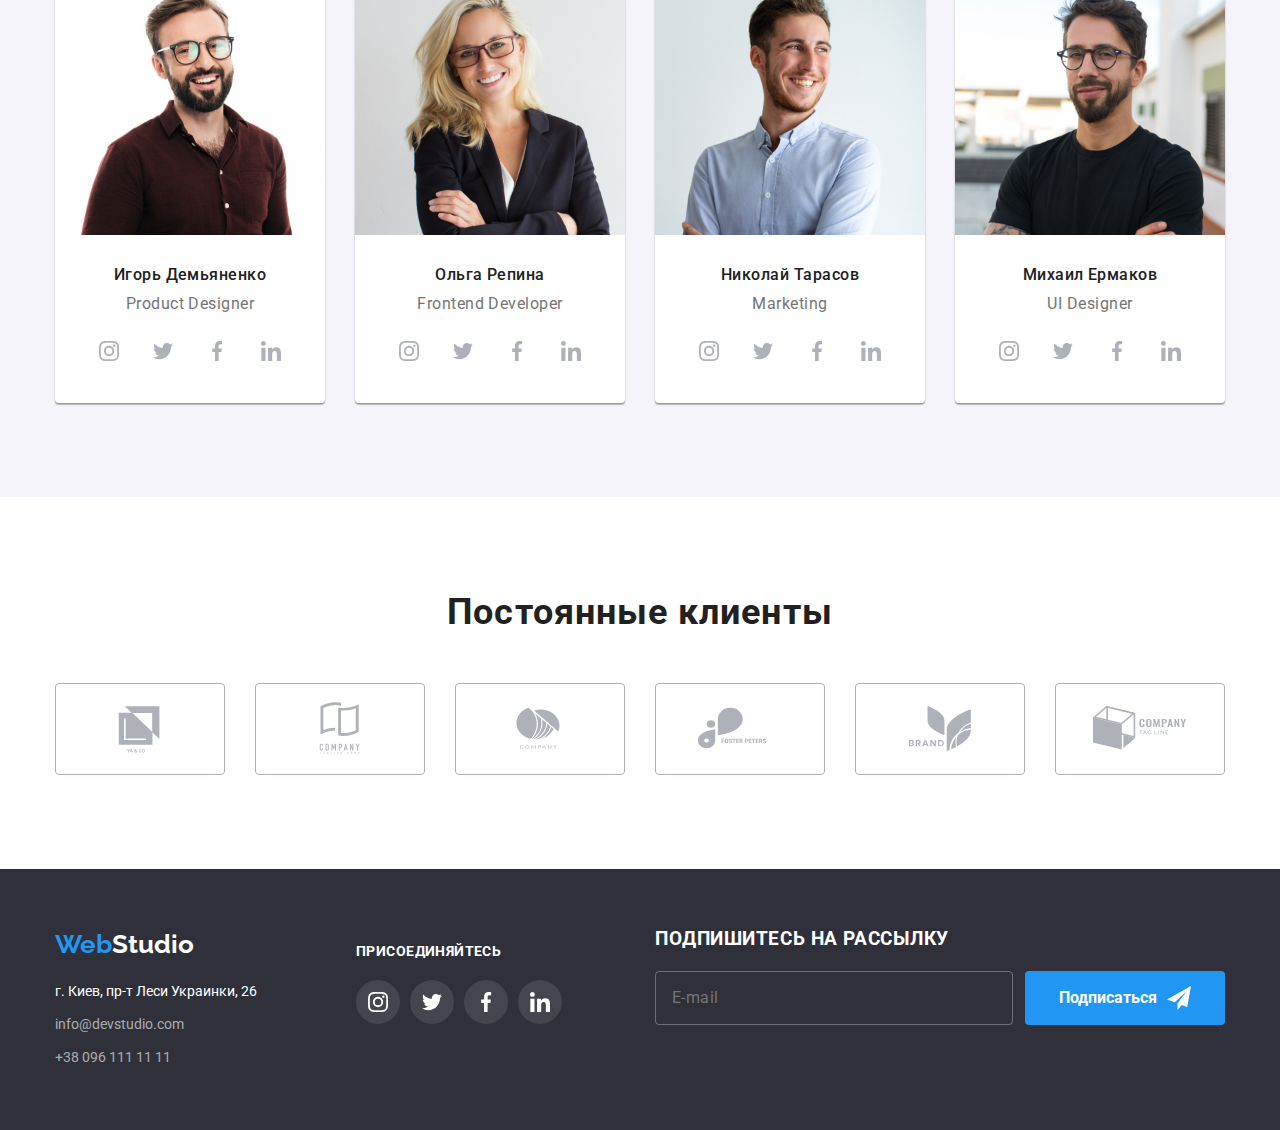
==== commit 6104afcd: "sass" ====
--- a/index.html
+++ b/index.html
@@ -15,6 +15,7 @@
         integrity="sha512-Y0MM+V6ymRKN2zStTqzQ227DWhhp4Mzdo6gnlRnuaNCbc+YN/ZH0sBCLTM4M0oSy9c9VKiCvd4Jk44aCLrNS5Q=="
         crossorigin="anonymous" referrerpolicy="no-referrer" />
     <link rel="stylesheet" href="./css/styles.css">
+    <link rel="stylesheet" href="./css/main.min.css">
 </head>
 
 <body>
@@ -106,7 +107,7 @@
                                 <input class="checkbox-policy" type="checkbox" name="policy" value="policy" />
                                 <span class="svg-checkbox"></span>
                                 Соглашаюсь с рассылкой и принимаю
-                                <a href="" class="link-policy"> Условия договора </a>
+                                <a href="#" class="link-policy"> Условия договора </a>
                             </label>
 
                             <button type="submit" class="button btn-modal-form-order">Отправить</button>
--- a/css/styles.css
+++ b/css/styles.css
@@ -1,4 +1,4 @@
-:root {
+/* :root {
   --logo-text-font: 'Raleway', sans-serif;
   --primary-font: 'Roboto', sans-serif;
 
@@ -38,8 +38,8 @@
   --card-set-gap: 30px;
 
   --animation-transition: 250ms cubic-bezier(0.4, 0, 0.2, 1);
-}
-/* Глобальные стили */
+} */
+/* Глобальные стили
 h1,
 h2,
 h3,
@@ -96,13 +96,9 @@
   padding-top: 94px;
   padding-bottom: 94px;
 }
-/* :hover,
-:focus {
-  transition: var(--animation-transition);
-} */
 
 /* Скрытый заголовок h2 */
-.visually-hidden {
+/* .visually-hidden {
   position: absolute;
   width: 1px;
   height: 1px;
@@ -114,14 +110,17 @@
   clip-path: inset(100%);
   clip: rect(0 0 0 0);
   overflow: hidden;
-}
+} */
+*/
+
+
 /* Подсвечивание текущей страницы */
-.current:visited {
+/* .current:visited {
   color: var(--hover-cont-link);
-}
+} */
 
 /* Стили шапки */
-.head-site {
+/* .head-site {
   font-weight: 500;
   font-size: 14px;
   line-height: 1.14;
@@ -133,9 +132,9 @@
   display: flex;
   justify-content: space-between;
   align-items: center;
-}
+} */
 /* Лого */
-.logo {
+/* .logo {
   font-family: var(--logo-text-font);
   font-weight: 700;
   font-size: 26px;
@@ -149,9 +148,9 @@
 }
 .footer-logo {
   color: #ffffff;
-}
+} */
 /* Секция навигации */
-.navigation {
+/* .navigation {
   display: flex;
   align-items: center;
 }
@@ -192,9 +191,9 @@
   height: 4px;
   background-color: var(--hover-cont-link);
   border-radius: 2px;
-}
+} */
 /* Обратная связь с разработчиками */
-.connect {
+/* .connect {
   display: flex;
 }
 .connect .item + .item {
@@ -216,9 +215,9 @@
 .i-smart {
   fill: currentColor;
   margin-right: 10px;
-}
+} */
 /* Секция подвал сайта */
-.footer {
+/* .footer {
   background-color: #2f303a;
   padding-top: 60px;
   padding-bottom: 60px;
@@ -292,11 +291,11 @@
 .fsocial-link:hover,
 .fsocial-link:focus {
   background: var(--fsocial-link-hover);
-}
+} */
 
 /* Footer Форма подписки */
 
-.container-subscription {
+/* .container-subscription {
   margin-left: 93px;
 }
 .form-title {
@@ -314,7 +313,6 @@
   font-size: 16px;
   line-height: 1.25;
 
-  /* identical to box height, or 125% */
   display: flex;
   align-items: center;
   letter-spacing: 0.03em;
@@ -326,17 +324,22 @@
 
   background-color: rgba(0, 0, 0, 0);
   border: 1px solid rgba(255, 255, 255, 0.3);
-  /* filter: drop-shadow(0px 4px 4px rgba(0, 0, 0, 0.15)); */
+
   border-radius: 4px;
 }
 .footer-btn-subscrib {
   display: flex;
   justify-content: center;
+  align-items: center;
 
   padding-top: 10px;
   padding-bottom: 10px;
   margin-left: 12px;
   min-width: 200px;
+
+  font-weight: 700;
+  font-size: 16px;
+  line-height: 1.88;
 }
 .icon-subscribe {
   margin-left: 10px;
@@ -357,7 +360,6 @@
   font-size: 16px;
   line-height: 1.25;
 
-  /* identical to box height, or 125% */
   display: flex;
   align-items: center;
   letter-spacing: 0.03em;
@@ -369,7 +371,7 @@
 
   background-color: rgba(0, 0, 0, 0);
   border: 1px solid rgba(255, 255, 255, 0.3);
-  /* filter: drop-shadow(0px 4px 4px rgba(0, 0, 0, 0.15)); */
+
   border-radius: 4px;
 }
 .footer-btn-subscrib {
@@ -384,7 +386,7 @@
 .icon-subscribe {
   margin-left: 10px;
   fill: var(--fsocial-icon-color);
-}
+} */
 /* МОДАЛЬНОЕ ОКНО "Заказать услуги"*/
 .backdrop {
   position: fixed;
@@ -492,7 +494,13 @@
 /* Стилизация для lable */
 .name-input-order {
   display: block;
+  text-align: start;
   margin-bottom: 4px;
+
+  font-weight: 400;
+  font-size: 12px;
+  line-height: 1.17;
+  letter-spacing: 0.01em;
 }
 
 .input-form-order {
@@ -513,9 +521,11 @@
   display: flex;
   justify-content: center;
   align-items: center;
-
+  margin-left: 12px;
+  margin-right: 12px;
   margin-bottom: 30px;
   font-weight: 400;
+  font-size: 14px;
   line-height: 1.71;
   letter-spacing: var(--primary-letter-spacing);
 }
@@ -559,6 +569,11 @@
   padding-left: 55px;
   margin-right: auto;
   margin-left: auto;
+  font-weight: 700;
+  font-size: 16px;
+  line-height: 1.89;
+  color: var(--button-text-color);
+  background-color: var(--blue-bgc);
 
   transition: background-color var(--animation-transition);
 }
@@ -597,7 +612,6 @@
   font-size: 44px;
   line-height: 1.36;
   color: #ffffff;
-  text-align: center;
 }
 .primary-button {
   padding: 10px 32px;
--- a/css/main.min.css
+++ b/css/main.min.css
@@ -0,0 +1 @@
+:root{--logo-text-font: "Raleway", sans-serif;--primary-font: "Roboto", sans-serif;--primary-letter-spacing: 0.03em;--portfolio-bgc-hover: rgba(33, 150, 243, 0.9);--nohover-navlink-color: #212121;--hover-cont-link: #2196f3;--primary-text-color: #757575;--communication-color: rgba(255, 255, 255, 0.6);--button-text-color: #ffffff;--title-text-color: #212121;--accent-bg-color: #ffffff;--hero-bg-color: #c4c4c4;--team-section-bgcolor: #f5f4fa;--team-social-link: #afb1b8;--team-social-link-hover: #ffffff;--team-soc-bg-hover: #2196f3;--customers-color: #afb1b8;--customers-hover-color: #2196f3;--footer-title: #ffffff;--fsocial-icon-color: #ffffff;--fsocial-link-hover: #2196f3;--text-color-white: #ffffff;--social-link-fill: #ffffff;--backdrop-bgc: rgba(0, 0, 0, 0.2);--white-bgc: #ffffff;--blue-bgc: #2196f3;--form-order-focus-fill: #2196f3;--border-form-color: #2196f3;--card-set-gap: 30px;--animation-transition: 250ms cubic-bezier(0.4, 0, 0.2, 1)}h1,h2,h3,h4,h5,h6,p,ul{margin:0;padding:0}img{display:block;max-width:100%}body{background-color:var(--accent-bg-color);font-family:var(--primary-font);color:var(--primary-text-color)}a{text-decoration:none}ul,li{list-style:none}input,textarea{outline:none}.title-section{font-weight:700;font-size:36px;line-height:1.17;text-align:center;letter-spacing:var(--primary-letter-spacing)}.button{font-family:inherit;cursor:pointer;border-color:rgba(0,0,0,0);border-radius:4px}.container{width:1200px;margin:0 auto;padding-left:15px;padding-right:15px}.section{padding-top:94px;padding-bottom:94px}.visually-hidden{position:absolute;width:1px;height:1px;margin:-1px;border:0;padding:0;white-space:nowrap;-webkit-clip-path:inset(100%);clip-path:inset(100%);clip:rect(0 0 0 0);overflow:hidden}.current:visited{color:var(--hover-cont-link)}.head-site{font-weight:500;font-size:14px;line-height:1.14;letter-spacing:.02em;border-bottom:1px solid #ececec}.head-cont{min-height:80px;display:-webkit-box;display:-ms-flexbox;display:flex;-webkit-box-pack:justify;-ms-flex-pack:justify;justify-content:space-between;-webkit-box-align:center;-ms-flex-align:center;align-items:center}.logo{font-family:var(--logo-text-font);font-weight:700;font-size:26px;line-height:1.19}.web-logo{color:#2196f3}.head-logo{color:#000}.footer-logo{color:#fff}.navigation{display:-webkit-box;display:-ms-flexbox;display:flex;-webkit-box-align:center;-ms-flex-align:center;align-items:center}.nav-list{display:-webkit-box;display:-ms-flexbox;display:flex;margin-left:93px}.nav-list .item+.item{margin-left:50px}.nav-link{display:block;padding-top:32px;padding-bottom:32px;font-weight:500;font-size:14px;line-height:1.14;letter-spacing:.02em;color:var(--nohover-navlink-color);-webkit-transition:color var(--animation-transition);transition:color var(--animation-transition)}.nav-link:hover,.nav-link:focus{color:var(--hover-cont-link)}.nav-link.current::after{position:absolute;content:"";display:block;left:0;bottom:0;width:100%;height:4px;background-color:var(--hover-cont-link);border-radius:2px}.item{position:relative}.connect{display:-webkit-box;display:-ms-flexbox;display:flex}.connect .item+.item{margin-left:30px}.conn-link{display:-webkit-box;display:-ms-flexbox;display:flex;-webkit-box-align:center;-ms-flex-align:center;align-items:center;padding-top:32px;padding-bottom:32px;color:var(--primary-text-color);-webkit-transition:color var(--animation-transition);transition:color var(--animation-transition)}.conn-link:hover,.conn-link:focus{color:var(--hover-cont-link)}.i-email,.i-smart{fill:currentColor;margin-right:10px}.footer{background-color:#2f303a;padding-top:60px;padding-bottom:60px}.footer .container{display:-webkit-box;display:-ms-flexbox;display:flex}.address{font-style:normal;font-size:14px;line-height:1.71;color:#fff;margin-top:20px}.address-color{color:#fff;-webkit-transition:color var(--animation-transition);transition:color var(--animation-transition)}.address-color:hover,.address-color:focus{color:var(--hover-cont-link)}.footer-item+.footer-item{margin-top:9px}.footer-contacts{color:var(--communication-color);-webkit-transition:color var(--animation-transition);transition:color var(--animation-transition)}.footer-contacts:hover,.footer-contacts:focus{color:var(--hover-cont-link)}.primary-fsection{min-width:231px}.second-fsection{margin-left:70px;padding-top:15px}.footer-title{font-family:var(--primary-font);font-weight:700;font-size:14px;line-height:1.14;letter-spacing:var(--primary-letter-spacing);text-transform:uppercase;color:var(--footer-title);margin-bottom:20px}.footer-social{display:-webkit-box;display:-ms-flexbox;display:flex}.fsocial-list:nth-child(n+2){margin-left:10px}.fsocial-link{display:-webkit-box;display:-ms-flexbox;display:flex;-webkit-box-align:center;-ms-flex-align:center;align-items:center;-webkit-box-pack:center;-ms-flex-pack:center;justify-content:center;width:44px;height:44px;border-radius:50%;background:rgba(255,255,255,.1);-webkit-transition:background var(--animation-transition);transition:background var(--animation-transition)}.fsocial-link:hover,.fsocial-link:focus{background:var(--fsocial-link-hover)}.fsocial-icon{fill:var(--fsocial-icon-color)}.container-subscription{margin-left:93px}.form-title{margin-bottom:20px;text-transform:uppercase;letter-spacing:var(--primary-letter-spacing);color:var(--text-color-white)}.footer-form{display:-webkit-box;display:-ms-flexbox;display:flex}.footer-email-input{font-weight:400;font-size:16px;line-height:1.25;display:-webkit-box;display:-ms-flexbox;display:flex;-webkit-box-align:center;-ms-flex-align:center;align-items:center;letter-spacing:.03em;color:rgba(255,255,255,.6);width:358px;padding-left:16px;background-color:rgba(0,0,0,0);border:1px solid rgba(255,255,255,.3);border-radius:4px}.footer-btn-subscrib{display:-webkit-box;display:-ms-flexbox;display:flex;-webkit-box-pack:center;-ms-flex-pack:center;justify-content:center;-webkit-box-align:center;-ms-flex-align:center;align-items:center;padding-top:10px;padding-bottom:10px;margin-left:12px;min-width:200px;font-weight:700;font-size:16px;line-height:1.88;color:var(--button-text-color);background-color:var(--blue-bgc)}.icon-subscribe{margin-left:10px;fill:var(--social-link-fill)}.form-title{margin-bottom:20px;text-transform:uppercase;letter-spacing:var(--primary-letter-spacing);color:var(--text-color-white)}.footer-form{display:-webkit-box;display:-ms-flexbox;display:flex}.footer-email-input{font-weight:400;font-size:16px;line-height:1.25;display:-webkit-box;display:-ms-flexbox;display:flex;-webkit-box-align:center;-ms-flex-align:center;align-items:center;letter-spacing:.03em;color:rgba(255,255,255,.6);width:358px;padding-left:16px;background-color:rgba(0,0,0,0);border:1px solid rgba(255,255,255,.3);border-radius:4px}.icon-subscribe{margin-left:10px;fill:var(--fsocial-icon-color)}/*# sourceMappingURL=main.min.css.map */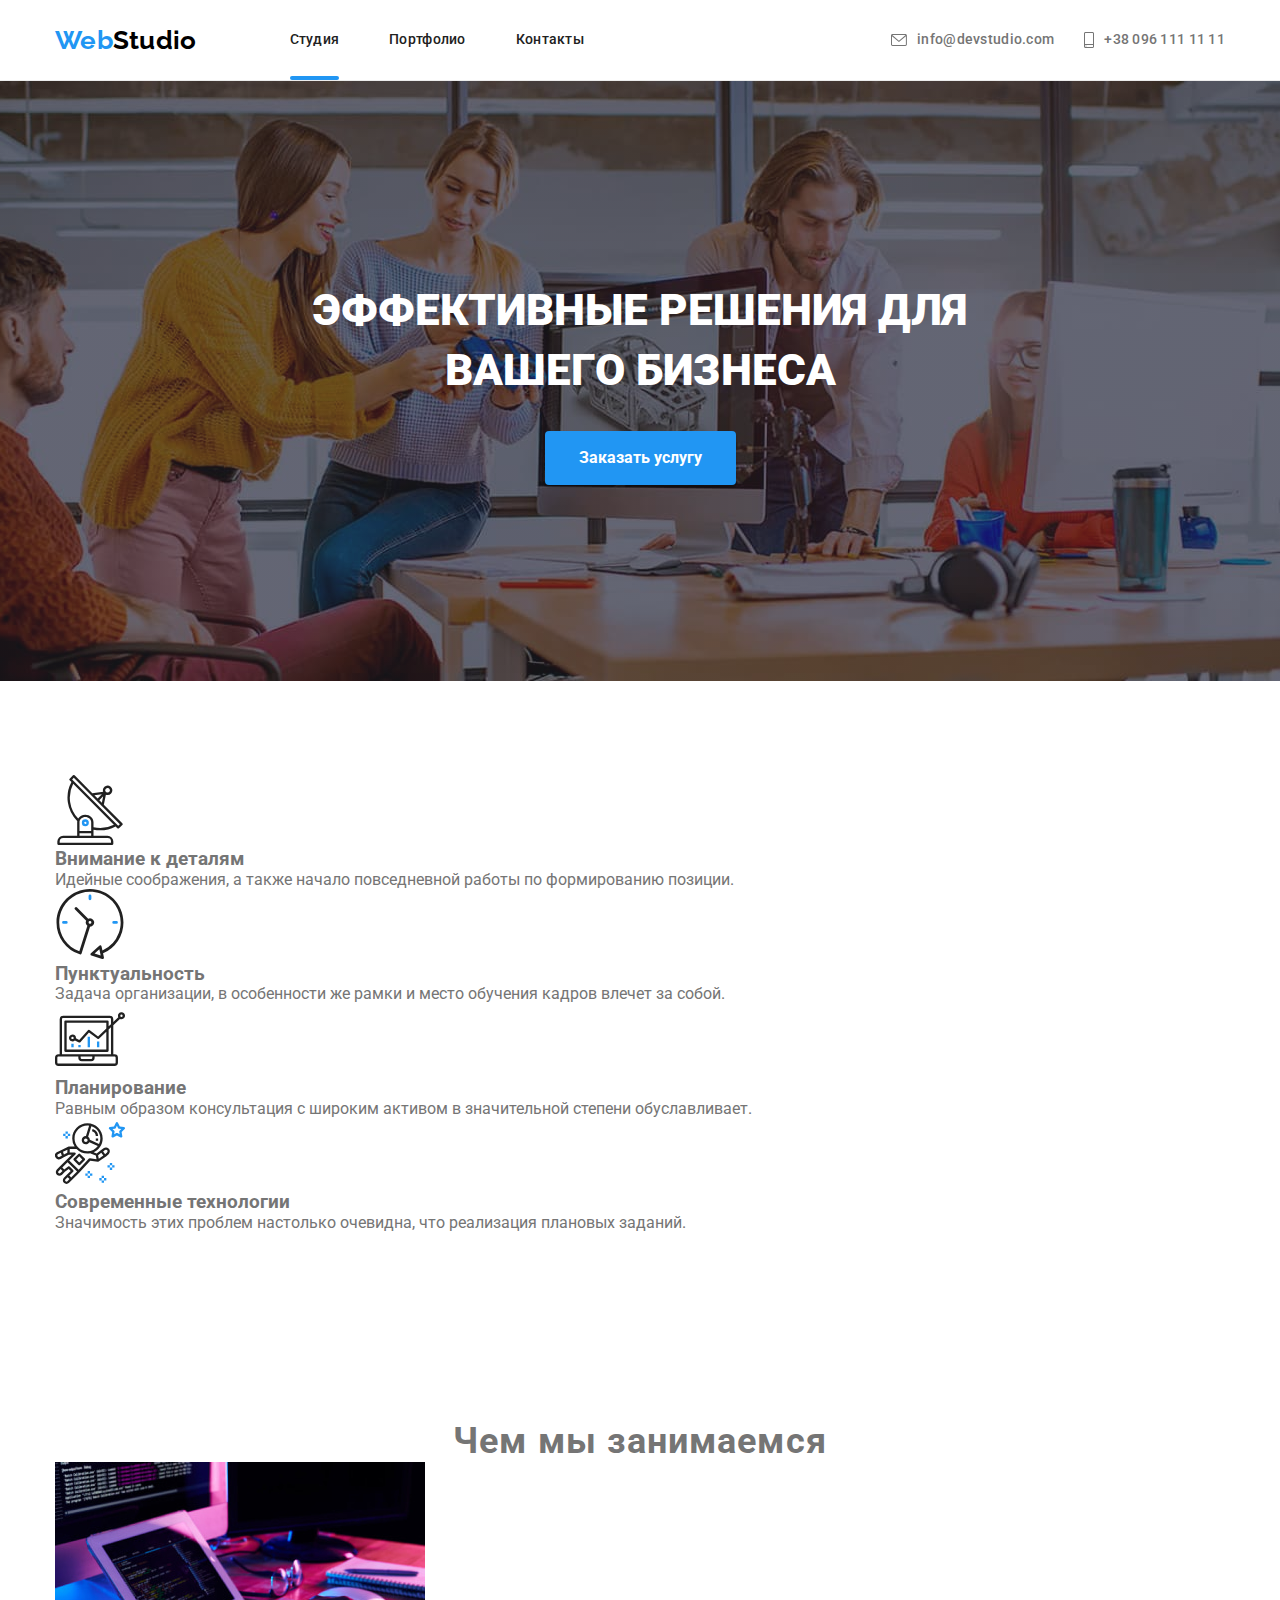
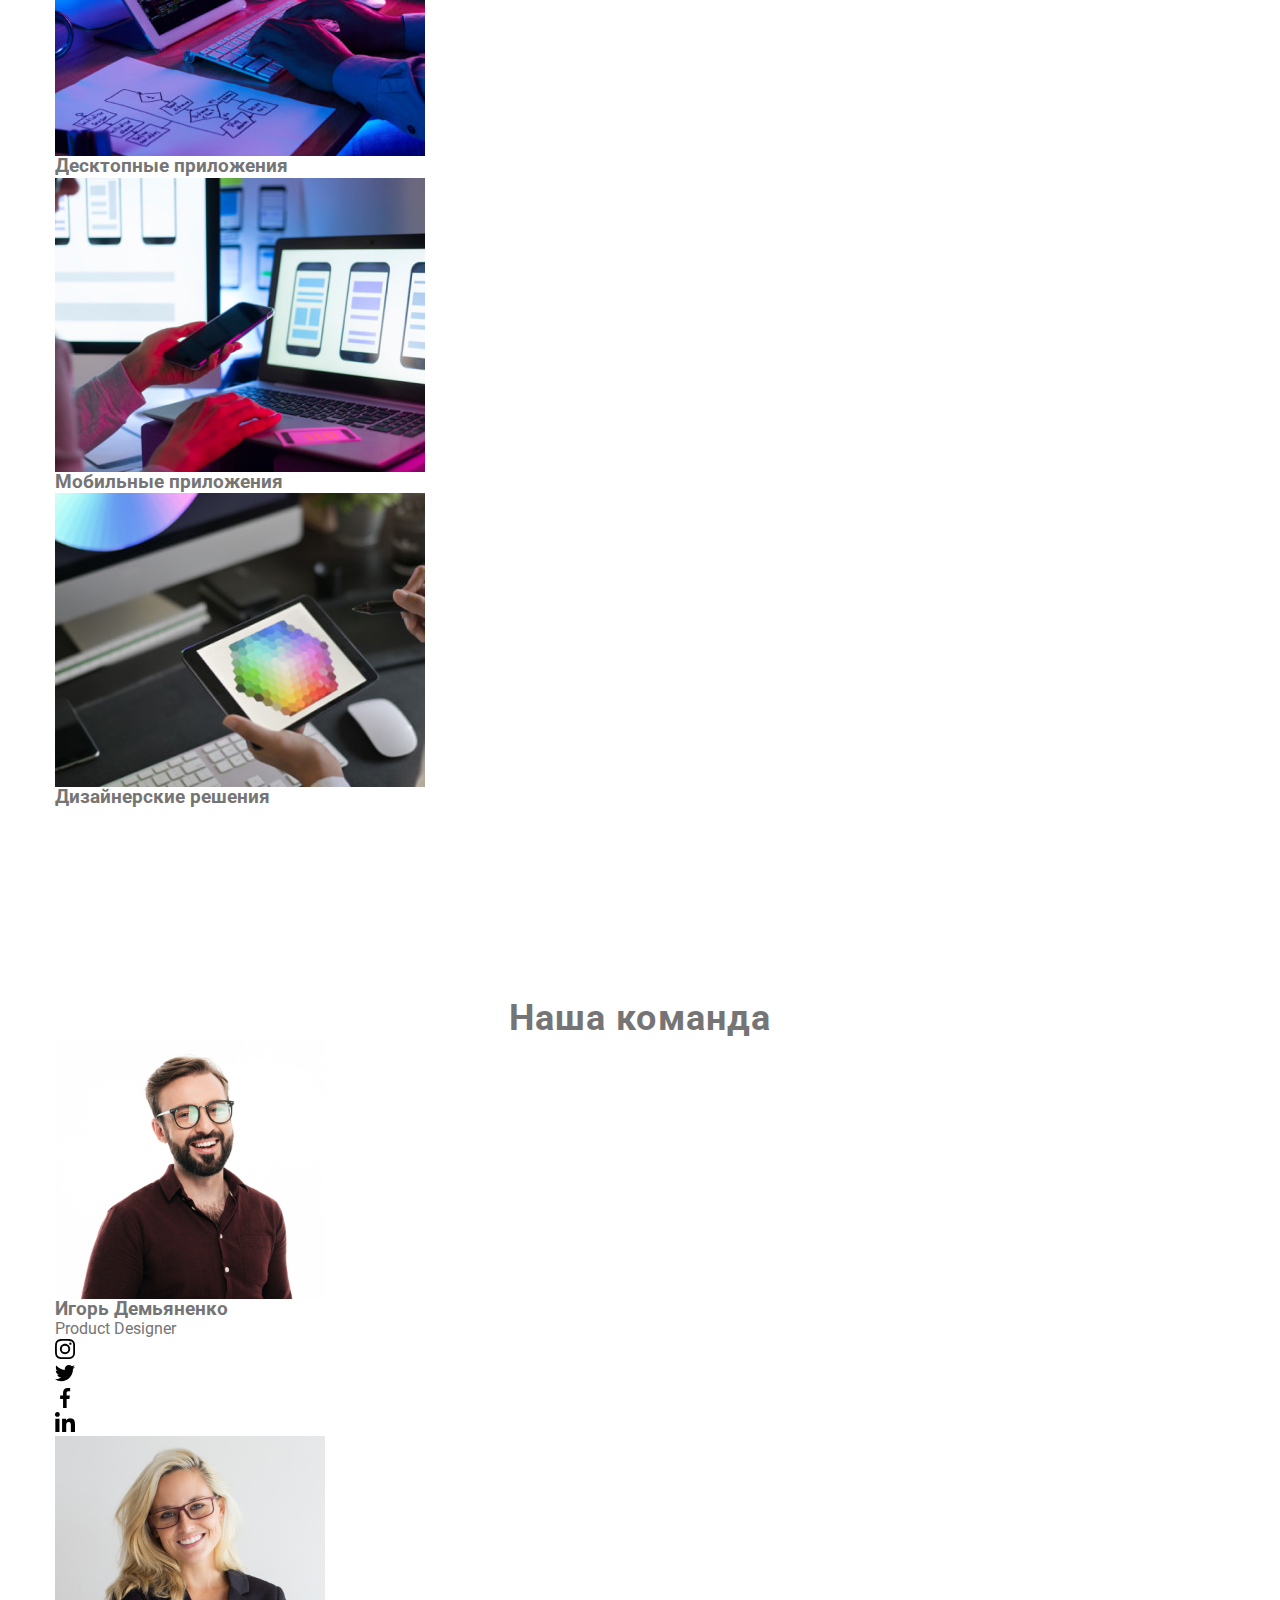
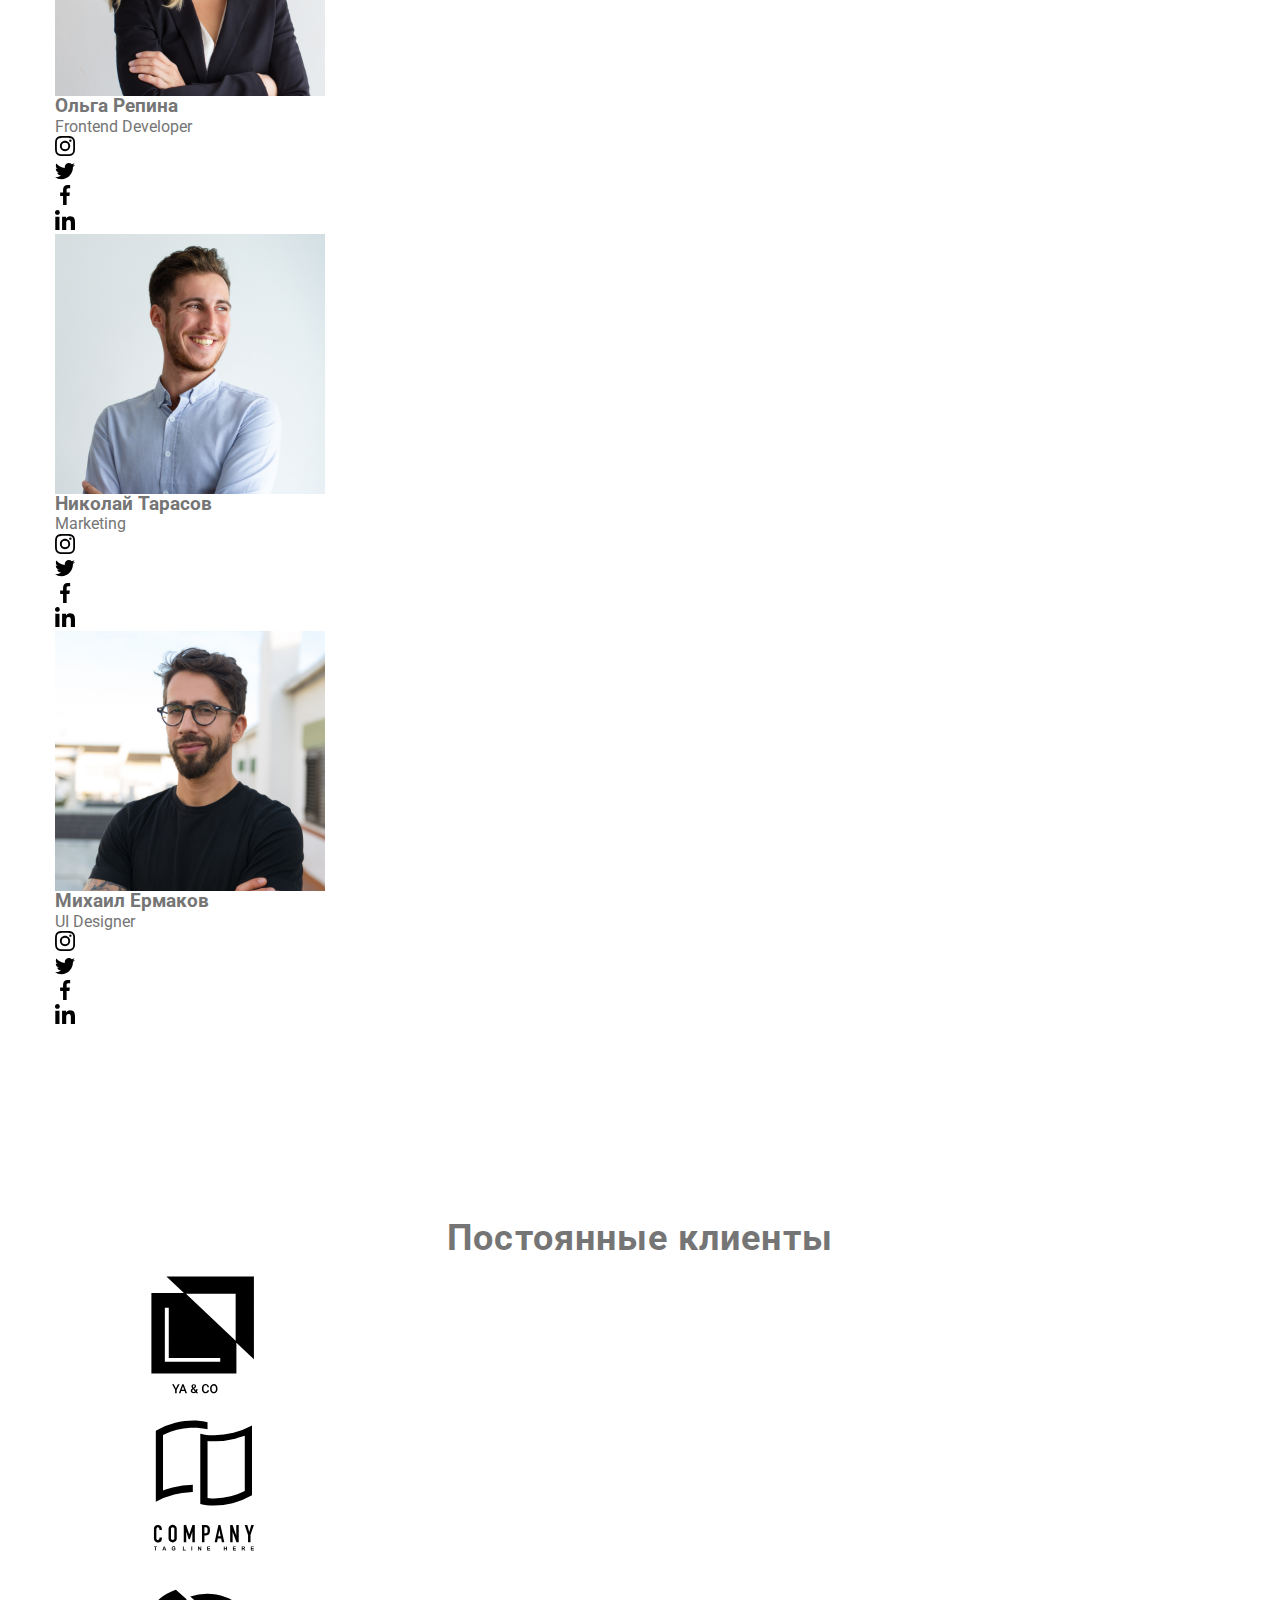
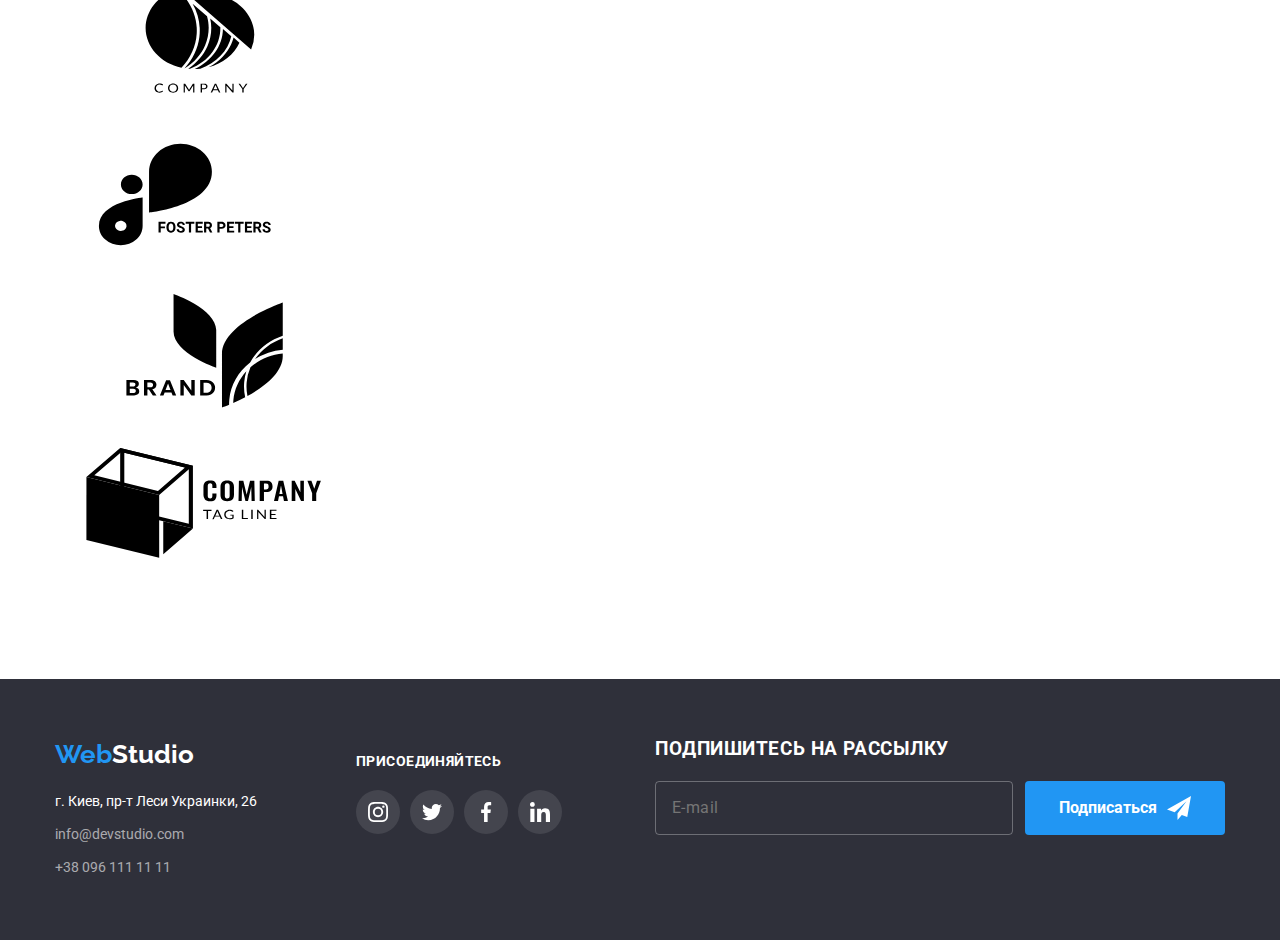
==== commit 3570f46a: "add port scss" ====
--- a/index.html
+++ b/index.html
@@ -14,7 +14,7 @@
     <link rel="stylesheet" href="https://cdnjs.cloudflare.com/ajax/libs/modern-normalize/1.1.0/modern-normalize.css"
         integrity="sha512-Y0MM+V6ymRKN2zStTqzQ227DWhhp4Mzdo6gnlRnuaNCbc+YN/ZH0sBCLTM4M0oSy9c9VKiCvd4Jk44aCLrNS5Q=="
         crossorigin="anonymous" referrerpolicy="no-referrer" />
-    <link rel="stylesheet" href="./css/styles.css">
+    <!-- <link rel="stylesheet" href="./css/styles.css"> -->
     <link rel="stylesheet" href="./css/main.min.css">
 </head>
 
--- a/css/styles.css
+++ b/css/styles.css
@@ -1,4 +1,4 @@
-/* :root {
+:root {
   --logo-text-font: 'Raleway', sans-serif;
   --primary-font: 'Roboto', sans-serif;
 
@@ -38,8 +38,8 @@
   --card-set-gap: 30px;
 
   --animation-transition: 250ms cubic-bezier(0.4, 0, 0.2, 1);
-} */
-/* Глобальные стили
+}
+/* Глобальные стили */
 h1,
 h2,
 h3,
@@ -63,6 +63,7 @@
 a {
   text-decoration: none;
 }
+ul,
 li {
   list-style: none;
 }
@@ -98,7 +99,7 @@
 }
 
 /* Скрытый заголовок h2 */
-/* .visually-hidden {
+.visually-hidden {
   position: absolute;
   width: 1px;
   height: 1px;
@@ -110,17 +111,14 @@
   clip-path: inset(100%);
   clip: rect(0 0 0 0);
   overflow: hidden;
-} */
-*/
-
-
+}
 /* Подсвечивание текущей страницы */
-/* .current:visited {
+.current:visited {
   color: var(--hover-cont-link);
-} */
+}
 
 /* Стили шапки */
-/* .head-site {
+.head-site {
   font-weight: 500;
   font-size: 14px;
   line-height: 1.14;
@@ -132,9 +130,9 @@
   display: flex;
   justify-content: space-between;
   align-items: center;
-} */
+}
 /* Лого */
-/* .logo {
+.logo {
   font-family: var(--logo-text-font);
   font-weight: 700;
   font-size: 26px;
@@ -148,9 +146,9 @@
 }
 .footer-logo {
   color: #ffffff;
-} */
+}
 /* Секция навигации */
-/* .navigation {
+.navigation {
   display: flex;
   align-items: center;
 }
@@ -191,9 +189,9 @@
   height: 4px;
   background-color: var(--hover-cont-link);
   border-radius: 2px;
-} */
+}
 /* Обратная связь с разработчиками */
-/* .connect {
+.connect {
   display: flex;
 }
 .connect .item + .item {
@@ -215,9 +213,9 @@
 .i-smart {
   fill: currentColor;
   margin-right: 10px;
-} */
+}
 /* Секция подвал сайта */
-/* .footer {
+.footer {
   background-color: #2f303a;
   padding-top: 60px;
   padding-bottom: 60px;
@@ -291,11 +289,11 @@
 .fsocial-link:hover,
 .fsocial-link:focus {
   background: var(--fsocial-link-hover);
-} */
+}
 
 /* Footer Форма подписки */
 
-/* .container-subscription {
+.container-subscription {
   margin-left: 93px;
 }
 .form-title {
@@ -324,7 +322,6 @@
 
   background-color: rgba(0, 0, 0, 0);
   border: 1px solid rgba(255, 255, 255, 0.3);
-
   border-radius: 4px;
 }
 .footer-btn-subscrib {
@@ -371,7 +368,6 @@
 
   background-color: rgba(0, 0, 0, 0);
   border: 1px solid rgba(255, 255, 255, 0.3);
-
   border-radius: 4px;
 }
 .footer-btn-subscrib {
@@ -386,7 +382,7 @@
 .icon-subscribe {
   margin-left: 10px;
   fill: var(--fsocial-icon-color);
-} */
+}
 /* МОДАЛЬНОЕ ОКНО "Заказать услуги"*/
 .backdrop {
   position: fixed;
@@ -572,8 +568,6 @@
   font-weight: 700;
   font-size: 16px;
   line-height: 1.89;
-  color: var(--button-text-color);
-  background-color: var(--blue-bgc);
 
   transition: background-color var(--animation-transition);
 }
--- a/css/main.min.css
+++ b/css/main.min.css
@@ -1 +1 @@
-:root{--logo-text-font: "Raleway", sans-serif;--primary-font: "Roboto", sans-serif;--primary-letter-spacing: 0.03em;--portfolio-bgc-hover: rgba(33, 150, 243, 0.9);--nohover-navlink-color: #212121;--hover-cont-link: #2196f3;--primary-text-color: #757575;--communication-color: rgba(255, 255, 255, 0.6);--button-text-color: #ffffff;--title-text-color: #212121;--accent-bg-color: #ffffff;--hero-bg-color: #c4c4c4;--team-section-bgcolor: #f5f4fa;--team-social-link: #afb1b8;--team-social-link-hover: #ffffff;--team-soc-bg-hover: #2196f3;--customers-color: #afb1b8;--customers-hover-color: #2196f3;--footer-title: #ffffff;--fsocial-icon-color: #ffffff;--fsocial-link-hover: #2196f3;--text-color-white: #ffffff;--social-link-fill: #ffffff;--backdrop-bgc: rgba(0, 0, 0, 0.2);--white-bgc: #ffffff;--blue-bgc: #2196f3;--form-order-focus-fill: #2196f3;--border-form-color: #2196f3;--card-set-gap: 30px;--animation-transition: 250ms cubic-bezier(0.4, 0, 0.2, 1)}h1,h2,h3,h4,h5,h6,p,ul{margin:0;padding:0}img{display:block;max-width:100%}body{background-color:var(--accent-bg-color);font-family:var(--primary-font);color:var(--primary-text-color)}a{text-decoration:none}ul,li{list-style:none}input,textarea{outline:none}.title-section{font-weight:700;font-size:36px;line-height:1.17;text-align:center;letter-spacing:var(--primary-letter-spacing)}.button{font-family:inherit;cursor:pointer;border-color:rgba(0,0,0,0);border-radius:4px}.container{width:1200px;margin:0 auto;padding-left:15px;padding-right:15px}.section{padding-top:94px;padding-bottom:94px}.visually-hidden{position:absolute;width:1px;height:1px;margin:-1px;border:0;padding:0;white-space:nowrap;-webkit-clip-path:inset(100%);clip-path:inset(100%);clip:rect(0 0 0 0);overflow:hidden}.current:visited{color:var(--hover-cont-link)}.head-site{font-weight:500;font-size:14px;line-height:1.14;letter-spacing:.02em;border-bottom:1px solid #ececec}.head-cont{min-height:80px;display:-webkit-box;display:-ms-flexbox;display:flex;-webkit-box-pack:justify;-ms-flex-pack:justify;justify-content:space-between;-webkit-box-align:center;-ms-flex-align:center;align-items:center}.logo{font-family:var(--logo-text-font);font-weight:700;font-size:26px;line-height:1.19}.web-logo{color:#2196f3}.head-logo{color:#000}.footer-logo{color:#fff}.navigation{display:-webkit-box;display:-ms-flexbox;display:flex;-webkit-box-align:center;-ms-flex-align:center;align-items:center}.nav-list{display:-webkit-box;display:-ms-flexbox;display:flex;margin-left:93px}.nav-list .item+.item{margin-left:50px}.nav-link{display:block;padding-top:32px;padding-bottom:32px;font-weight:500;font-size:14px;line-height:1.14;letter-spacing:.02em;color:var(--nohover-navlink-color);-webkit-transition:color var(--animation-transition);transition:color var(--animation-transition)}.nav-link:hover,.nav-link:focus{color:var(--hover-cont-link)}.nav-link.current::after{position:absolute;content:"";display:block;left:0;bottom:0;width:100%;height:4px;background-color:var(--hover-cont-link);border-radius:2px}.item{position:relative}.connect{display:-webkit-box;display:-ms-flexbox;display:flex}.connect .item+.item{margin-left:30px}.conn-link{display:-webkit-box;display:-ms-flexbox;display:flex;-webkit-box-align:center;-ms-flex-align:center;align-items:center;padding-top:32px;padding-bottom:32px;color:var(--primary-text-color);-webkit-transition:color var(--animation-transition);transition:color var(--animation-transition)}.conn-link:hover,.conn-link:focus{color:var(--hover-cont-link)}.i-email,.i-smart{fill:currentColor;margin-right:10px}.footer{background-color:#2f303a;padding-top:60px;padding-bottom:60px}.footer .container{display:-webkit-box;display:-ms-flexbox;display:flex}.address{font-style:normal;font-size:14px;line-height:1.71;color:#fff;margin-top:20px}.address-color{color:#fff;-webkit-transition:color var(--animation-transition);transition:color var(--animation-transition)}.address-color:hover,.address-color:focus{color:var(--hover-cont-link)}.footer-item+.footer-item{margin-top:9px}.footer-contacts{color:var(--communication-color);-webkit-transition:color var(--animation-transition);transition:color var(--animation-transition)}.footer-contacts:hover,.footer-contacts:focus{color:var(--hover-cont-link)}.primary-fsection{min-width:231px}.second-fsection{margin-left:70px;padding-top:15px}.footer-title{font-family:var(--primary-font);font-weight:700;font-size:14px;line-height:1.14;letter-spacing:var(--primary-letter-spacing);text-transform:uppercase;color:var(--footer-title);margin-bottom:20px}.footer-social{display:-webkit-box;display:-ms-flexbox;display:flex}.fsocial-list:nth-child(n+2){margin-left:10px}.fsocial-link{display:-webkit-box;display:-ms-flexbox;display:flex;-webkit-box-align:center;-ms-flex-align:center;align-items:center;-webkit-box-pack:center;-ms-flex-pack:center;justify-content:center;width:44px;height:44px;border-radius:50%;background:rgba(255,255,255,.1);-webkit-transition:background var(--animation-transition);transition:background var(--animation-transition)}.fsocial-link:hover,.fsocial-link:focus{background:var(--fsocial-link-hover)}.fsocial-icon{fill:var(--fsocial-icon-color)}.container-subscription{margin-left:93px}.form-title{margin-bottom:20px;text-transform:uppercase;letter-spacing:var(--primary-letter-spacing);color:var(--text-color-white)}.footer-form{display:-webkit-box;display:-ms-flexbox;display:flex}.footer-email-input{font-weight:400;font-size:16px;line-height:1.25;display:-webkit-box;display:-ms-flexbox;display:flex;-webkit-box-align:center;-ms-flex-align:center;align-items:center;letter-spacing:.03em;color:rgba(255,255,255,.6);width:358px;padding-left:16px;background-color:rgba(0,0,0,0);border:1px solid rgba(255,255,255,.3);border-radius:4px}.footer-btn-subscrib{display:-webkit-box;display:-ms-flexbox;display:flex;-webkit-box-pack:center;-ms-flex-pack:center;justify-content:center;-webkit-box-align:center;-ms-flex-align:center;align-items:center;padding-top:10px;padding-bottom:10px;margin-left:12px;min-width:200px;font-weight:700;font-size:16px;line-height:1.88;color:var(--button-text-color);background-color:var(--blue-bgc)}.icon-subscribe{margin-left:10px;fill:var(--social-link-fill)}.form-title{margin-bottom:20px;text-transform:uppercase;letter-spacing:var(--primary-letter-spacing);color:var(--text-color-white)}.footer-form{display:-webkit-box;display:-ms-flexbox;display:flex}.footer-email-input{font-weight:400;font-size:16px;line-height:1.25;display:-webkit-box;display:-ms-flexbox;display:flex;-webkit-box-align:center;-ms-flex-align:center;align-items:center;letter-spacing:.03em;color:rgba(255,255,255,.6);width:358px;padding-left:16px;background-color:rgba(0,0,0,0);border:1px solid rgba(255,255,255,.3);border-radius:4px}.icon-subscribe{margin-left:10px;fill:var(--fsocial-icon-color)}/*# sourceMappingURL=main.min.css.map */+:root{--logo-text-font: "Raleway", sans-serif;--primary-font: "Roboto", sans-serif;--primary-letter-spacing: 0.03em;--portfolio-bgc-hover: rgba(33, 150, 243, 0.9);--nohover-navlink-color: #212121;--hover-cont-link: #2196f3;--primary-text-color: #757575;--communication-color: rgba(255, 255, 255, 0.6);--button-text-color: #ffffff;--title-text-color: #212121;--accent-bg-color: #ffffff;--hero-bg-color: #c4c4c4;--team-section-bgcolor: #f5f4fa;--team-social-link: #afb1b8;--team-social-link-hover: #ffffff;--team-soc-bg-hover: #2196f3;--customers-color: #afb1b8;--customers-hover-color: #2196f3;--footer-title: #ffffff;--fsocial-icon-color: #ffffff;--fsocial-link-hover: #2196f3;--text-color-white: #ffffff;--social-link-fill: #ffffff;--fsocial-link-fill: #ffffff;--backdrop-bgc: rgba(0, 0, 0, 0.2);--white-bgc: #ffffff;--blue-bgc: #2196f3;--form-order-focus-fill: #2196f3;--border-form-color: #2196f3;--card-set-gap: 30px;--animation-transition: 250ms cubic-bezier(0.4, 0, 0.2, 1)}h1,h2,h3,h4,h5,h6,p,ul{margin:0;padding:0}img{display:block;max-width:100%}body{background-color:var(--accent-bg-color);font-family:var(--primary-font);color:var(--primary-text-color)}a{text-decoration:none}ul,li{list-style:none}input,textarea{outline:none}.title-section{font-weight:700;font-size:36px;line-height:1.17;text-align:center;letter-spacing:var(--primary-letter-spacing)}.button{font-family:inherit;cursor:pointer;border-color:rgba(0,0,0,0);border-radius:4px;color:var(--button-text-color);background-color:var(--blue-bgc)}.container{width:1200px;margin:0 auto;padding-left:15px;padding-right:15px}.section{padding-top:94px;padding-bottom:94px}.visually-hidden{position:absolute;width:1px;height:1px;margin:-1px;border:0;padding:0;white-space:nowrap;-webkit-clip-path:inset(100%);clip-path:inset(100%);clip:rect(0 0 0 0);overflow:hidden}.current:visited{color:var(--hover-cont-link)}.head-site{font-weight:500;font-size:14px;line-height:1.14;letter-spacing:.02em;border-bottom:1px solid #ececec}.head-cont{min-height:80px;display:-webkit-box;display:-ms-flexbox;display:flex;-webkit-box-pack:justify;-ms-flex-pack:justify;justify-content:space-between;-webkit-box-align:center;-ms-flex-align:center;align-items:center}.navigation{display:-webkit-box;display:-ms-flexbox;display:flex;-webkit-box-align:center;-ms-flex-align:center;align-items:center}.nav-list{display:-webkit-box;display:-ms-flexbox;display:flex;margin-left:93px}.nav-list .item+.item{margin-left:50px}.nav-link{display:block;padding-top:32px;padding-bottom:32px;font-weight:500;font-size:14px;line-height:1.14;letter-spacing:.02em;color:var(--nohover-navlink-color);-webkit-transition:color var(--animation-transition);transition:color var(--animation-transition)}.nav-link:hover,.nav-link:focus{color:var(--hover-cont-link)}.nav-link.current::after{position:absolute;content:"";display:block;left:0;bottom:0;width:100%;height:4px;background-color:var(--hover-cont-link);border-radius:2px}.item{position:relative}.connect{display:-webkit-box;display:-ms-flexbox;display:flex}.connect .item+.item{margin-left:30px}.conn-link{display:-webkit-box;display:-ms-flexbox;display:flex;-webkit-box-align:center;-ms-flex-align:center;align-items:center;padding-top:32px;padding-bottom:32px;color:var(--primary-text-color);-webkit-transition:color var(--animation-transition);transition:color var(--animation-transition)}.conn-link:hover,.conn-link:focus{color:var(--hover-cont-link)}.i-email,.i-smart{fill:currentColor;margin-right:10px}.footer{background-color:#2f303a;padding-top:60px;padding-bottom:60px}.footer .container{display:-webkit-box;display:-ms-flexbox;display:flex}.address{font-style:normal;font-size:14px;line-height:1.71;color:#fff;margin-top:20px}.address-color{color:#fff;-webkit-transition:color var(--animation-transition);transition:color var(--animation-transition)}.address-color:hover,.address-color:focus{color:var(--hover-cont-link)}.footer-item+.footer-item{margin-top:9px}.footer-contacts{color:var(--communication-color);-webkit-transition:color var(--animation-transition);transition:color var(--animation-transition)}.footer-contacts:hover,.footer-contacts:focus{color:var(--hover-cont-link)}.primary-fsection{min-width:231px}.second-fsection{margin-left:70px;padding-top:15px}.footer-title{font-family:var(--primary-font);font-weight:700;font-size:14px;line-height:1.14;letter-spacing:var(--primary-letter-spacing);text-transform:uppercase;color:var(--footer-title);margin-bottom:20px}.footer-social{display:-webkit-box;display:-ms-flexbox;display:flex}.fsocial-list:nth-child(n+2){margin-left:10px}.fsocial-link{display:-webkit-box;display:-ms-flexbox;display:flex;-webkit-box-align:center;-ms-flex-align:center;align-items:center;-webkit-box-pack:center;-ms-flex-pack:center;justify-content:center;width:44px;height:44px;border-radius:50%;background:rgba(255,255,255,.1);-webkit-transition:background var(--animation-transition);transition:background var(--animation-transition)}.fsocial-link:hover,.fsocial-link:focus{background:var(--fsocial-link-hover)}.fsocial-icon{fill:var(--fsocial-icon-color)}.container-subscription{margin-left:93px}.form-title{margin-bottom:20px;text-transform:uppercase;letter-spacing:var(--primary-letter-spacing);color:var(--text-color-white)}.footer-form{display:-webkit-box;display:-ms-flexbox;display:flex}.footer-email-input{font-weight:400;font-size:16px;line-height:1.25;display:-webkit-box;display:-ms-flexbox;display:flex;-webkit-box-align:center;-ms-flex-align:center;align-items:center;letter-spacing:.03em;color:rgba(255,255,255,.6);width:358px;padding-left:16px;background-color:rgba(0,0,0,0);border:1px solid rgba(255,255,255,.3);border-radius:4px}.footer-btn-subscrib{display:-webkit-box;display:-ms-flexbox;display:flex;-webkit-box-pack:center;-ms-flex-pack:center;justify-content:center;-webkit-box-align:center;-ms-flex-align:center;align-items:center;padding-top:10px;padding-bottom:10px;margin-left:12px;min-width:200px;font-weight:700;font-size:16px;line-height:1.88;color:var(--button-text-color);background-color:var(--blue-bgc)}.form-title{margin-bottom:20px;text-transform:uppercase;letter-spacing:var(--primary-letter-spacing);color:var(--text-color-white)}.footer-form{display:-webkit-box;display:-ms-flexbox;display:flex}.footer-email-input{font-weight:400;font-size:16px;line-height:1.25;display:-webkit-box;display:-ms-flexbox;display:flex;-webkit-box-align:center;-ms-flex-align:center;align-items:center;letter-spacing:.03em;color:rgba(255,255,255,.6);width:358px;padding-left:16px;background-color:rgba(0,0,0,0);border:1px solid rgba(255,255,255,.3);border-radius:4px}.icon-subscribe{margin-left:10px;fill:var(--fsocial-link-fill)}.logo{font-family:var(--logo-text-font);font-weight:700;font-size:26px;line-height:1.19}.web-logo{color:#2196f3}.head-logo{color:#000}.footer-logo{color:#fff}.hero{margin:0 auto;max-height:600px;max-width:1600px;padding-top:200px;padding-bottom:200px}.hero.overlay{background-position:center;background-size:cover;background-repeat:no-repeat;background-image:-webkit-gradient(linear, left top, right top, from(rgba(47, 48, 58, 0.4)), to(rgba(47, 48, 58, 0.4))),url(../images/Hero.jpg);background-image:linear-gradient(to right, rgba(47, 48, 58, 0.4), rgba(47, 48, 58, 0.4)),url(../images/Hero.jpg);background-color:var(--hero-bg-color)}.hero .container{width:696px;text-align:center}.hero-title{text-transform:uppercase;font-weight:900;font-size:44px;line-height:1.36;color:#fff}.primary-button{padding:10px 32px;margin-left:auto;margin-right:auto;margin-top:30px;background:#2196f3;font-weight:700;font-size:16px;line-height:1.9;color:var(--button-text-color);-webkit-box-shadow:0px 3px 1px rgba(0,0,0,.1),0px 1px 2px rgba(0,0,0,.08),0px 2px 2px rgba(0,0,0,.12);box-shadow:0px 3px 1px rgba(0,0,0,.1),0px 1px 2px rgba(0,0,0,.08),0px 2px 2px rgba(0,0,0,.12);-webkit-transition:background var(--animation-transition);transition:background var(--animation-transition)}.primary-button:hover,.primary-button:focus{background:#188ce8}.backdrop{position:fixed;top:0;left:0;width:100%;height:100%;z-index:5;-webkit-transition:opacity var(--animation-transition),visibility var(--animation-transition);transition:opacity var(--animation-transition),visibility var(--animation-transition);background-color:var(--backdrop-bgc)}.backdrop.is-hidden{opacity:0;pointer-events:none;visibility:hidden}.modal-order{position:absolute;top:50%;left:50%;-webkit-transform:translate(-50%, -50%);transform:translate(-50%, -50%);min-width:528px;min-height:581px;padding:40px;background-color:var(--white-bgc);-webkit-box-shadow:0px 1px 3px rgba(0,0,0,.12),0px 1px 1px rgba(0,0,0,.14),0px 2px 1px rgba(0,0,0,.2);box-shadow:0px 1px 3px rgba(0,0,0,.12),0px 1px 1px rgba(0,0,0,.14),0px 2px 1px rgba(0,0,0,.2);border-radius:4px}.btn-close-modal{position:absolute;top:8px;right:8px;display:-webkit-box;display:-ms-flexbox;display:flex;-webkit-box-align:center;-ms-flex-align:center;align-items:center;-webkit-box-pack:center;-ms-flex-pack:center;justify-content:center;width:30px;height:30px;border:1px solid rgba(0,0,0,.1);border-radius:50%;background:rgba(0,0,0,0);cursor:pointer;fill:#000;-webkit-transition:fill var(--animation-transition);transition:fill var(--animation-transition)}.btn-close-modal:hover,.btn-close-modal:focus{fill:var(--form-order-focus-fill)}.form-modal-order{display:-webkit-box;display:-ms-flexbox;display:flex;-webkit-box-orient:vertical;-webkit-box-direction:normal;-ms-flex-direction:column;flex-direction:column}.title-form{margin-bottom:12px;font-weight:bold;font-size:20px;line-height:1.15;text-align:center;letter-spacing:var(--primary-letter-spacing);color:var(--title-text-color)}.comment-box{margin-bottom:20px}.form-field{position:relative;margin-bottom:10px}.svg-form{position:absolute;top:52%;left:12px;-webkit-transform:translateY(-50%);transform:translateY(-50%);-webkit-transition:fill var(--animation-transition);transition:fill var(--animation-transition)}.input-form-order{padding-top:11px;padding-right:12px;padding-bottom:11px;padding-left:12px;width:100%;border:1px solid rgba(33,33,33,.2);border-radius:4px;-webkit-transition:border var(--animation-transition);transition:border var(--animation-transition)}.input-form-order:not(:last-child){padding-left:42px}.name-input-order{display:block;text-align:start;margin-bottom:4px;font-weight:400;font-size:12px;line-height:1.17;letter-spacing:.01em}.input-form-order:focus{border:1px solid #2196f3}.input-form-order:focus~.svg-form{fill:var(--form-order-focus-fill)}.text-checkbox-order{display:-webkit-box;display:-ms-flexbox;display:flex;-webkit-box-pack:center;-ms-flex-pack:center;justify-content:center;-webkit-box-align:center;-ms-flex-align:center;align-items:center;margin-left:12px;margin-right:12px;margin-bottom:30px;font-weight:400;font-size:14px;line-height:1.71;letter-spacing:var(--primary-letter-spacing)}.checkbox-policy{-webkit-appearance:none;-moz-appearance:none;appearance:none;position:absolute}.checkbox-policy:checked+.svg-checkbox{border-color:rgba(0,0,0,0);background-color:var(--blue-bgc);background-image:url(../images/icon-check.svg);background-size:contain;background-origin:border-box}.checkbox-policy:focus+.svg-checkbox{border-color:var(--blue-bgc)}.svg-checkbox{display:inline-block;width:16px;height:15px;border:2px solid #212121;border-radius:4px;margin-right:7px;-webkit-transition:border-color var(--animation-transition),background-color var(--animation-transition),background-image var(--animation-transition);transition:border-color var(--animation-transition),background-color var(--animation-transition),background-image var(--animation-transition)}.link-policy{text-decoration:underline;color:var(--hover-cont-link)}.btn-modal-form-order{width:200px;padding-top:10px;padding-right:55px;padding-bottom:10px;padding-left:55px;margin-right:auto;margin-left:auto;font-weight:700;font-size:16px;line-height:1.89;-webkit-transition:background-color var(--animation-transition);transition:background-color var(--animation-transition)}.btn-modal-form-order:hover,.btn-modal-form-order:focus{background-color:#188ce8}.filter{display:-webkit-box;display:-ms-flexbox;display:flex;-webkit-box-align:center;-ms-flex-align:center;align-items:center;-webkit-box-pack:center;-ms-flex-pack:center;justify-content:center;margin-bottom:50px}.filter-item+.filter-item{margin-left:8px}.filter-button{font-weight:500;font-size:16px;line-height:1.63;text-align:center;letter-spacing:var(--primary-letter-spacing);color:var(--title-text-color);background-color:#f5f4fa;padding:6px 22px;-webkit-transition:background-color var(--animation-transition),color var(--animation-transition),-webkit-box-shadow var(--animation-transition);transition:background-color var(--animation-transition),color var(--animation-transition),-webkit-box-shadow var(--animation-transition);transition:box-shadow var(--animation-transition),background-color var(--animation-transition),color var(--animation-transition);transition:box-shadow var(--animation-transition),background-color var(--animation-transition),color var(--animation-transition),-webkit-box-shadow var(--animation-transition)}.filter-button:hover,.filter-button:focus{color:var(--button-text-color);background-color:#2196f3;-webkit-box-shadow:0px 3px 1px rgba(0,0,0,.1),0px 1px 2px rgba(0,0,0,.08),0px 2px 2px rgba(0,0,0,.12);box-shadow:0px 3px 1px rgba(0,0,0,.1),0px 1px 2px rgba(0,0,0,.08),0px 2px 2px rgba(0,0,0,.12)}.btn-current{color:var(--button-text-color);background-color:#2196f3}/*# sourceMappingURL=main.min.css.map */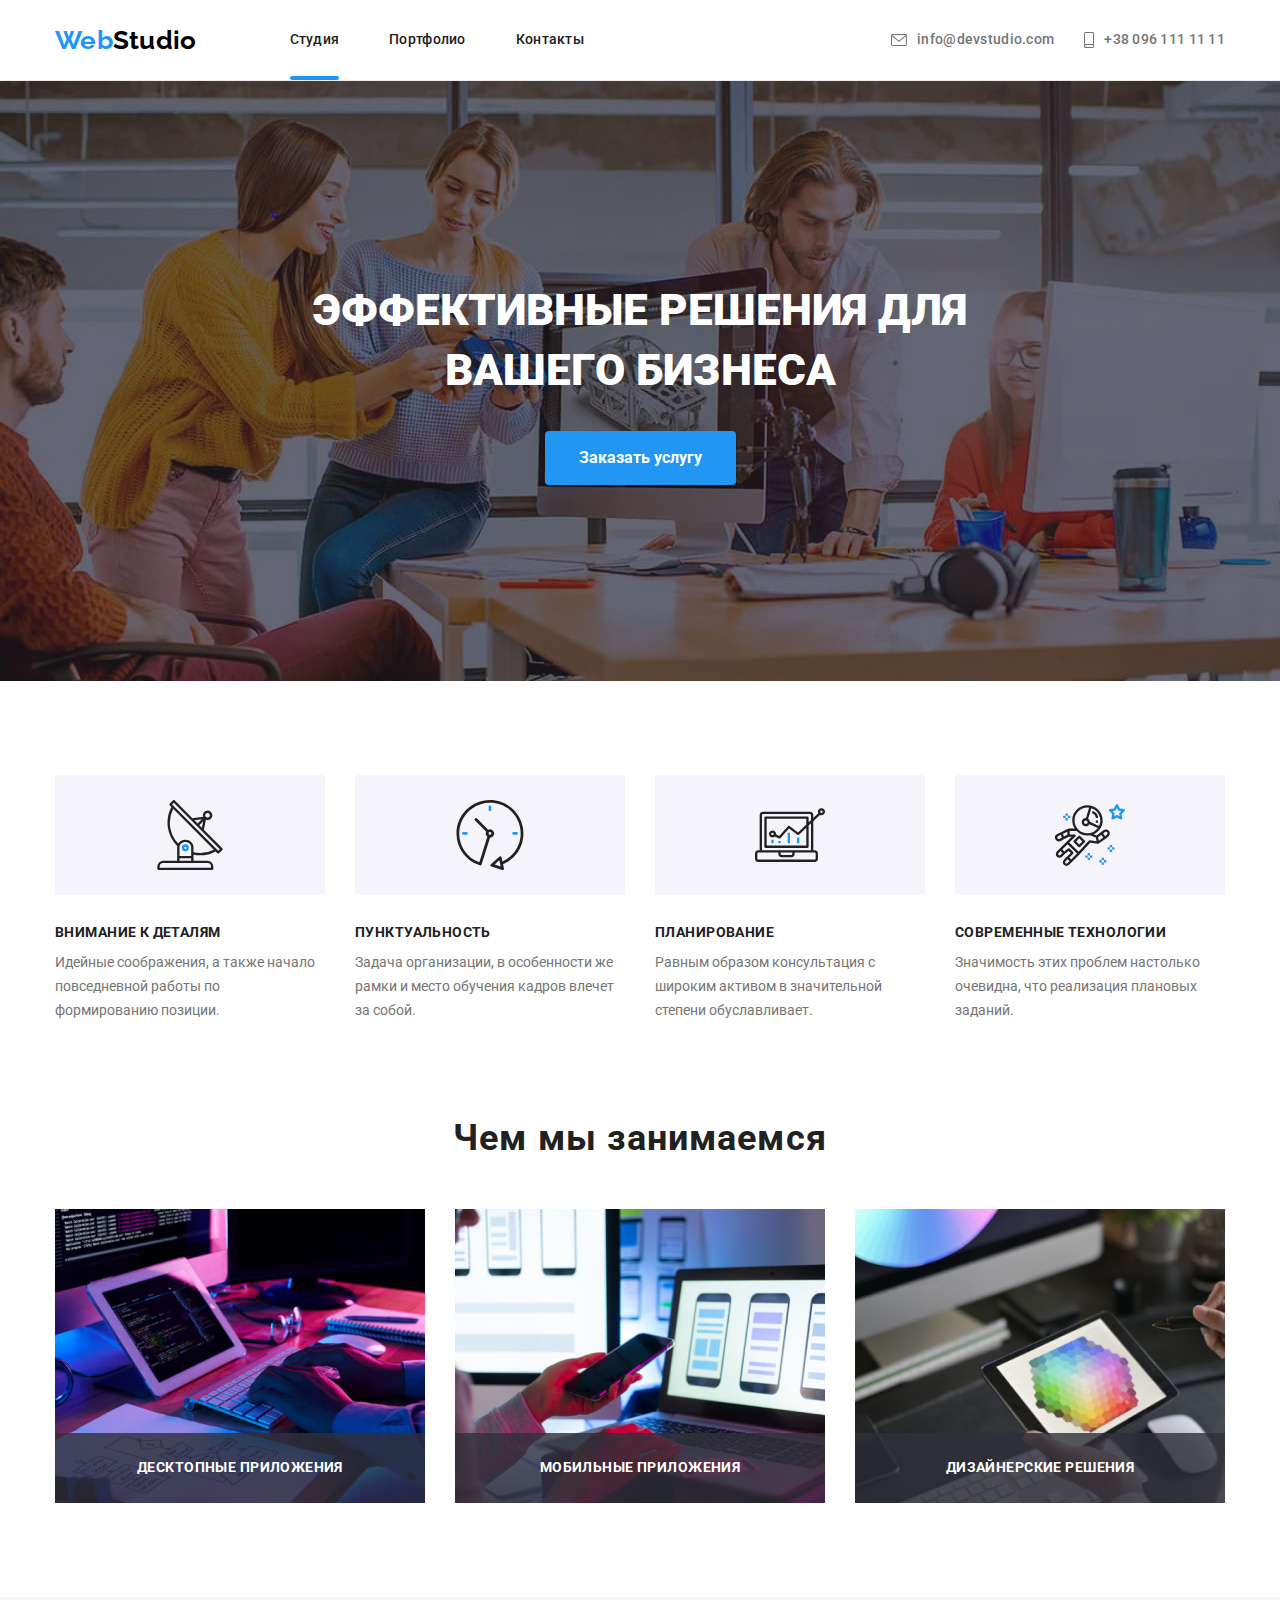
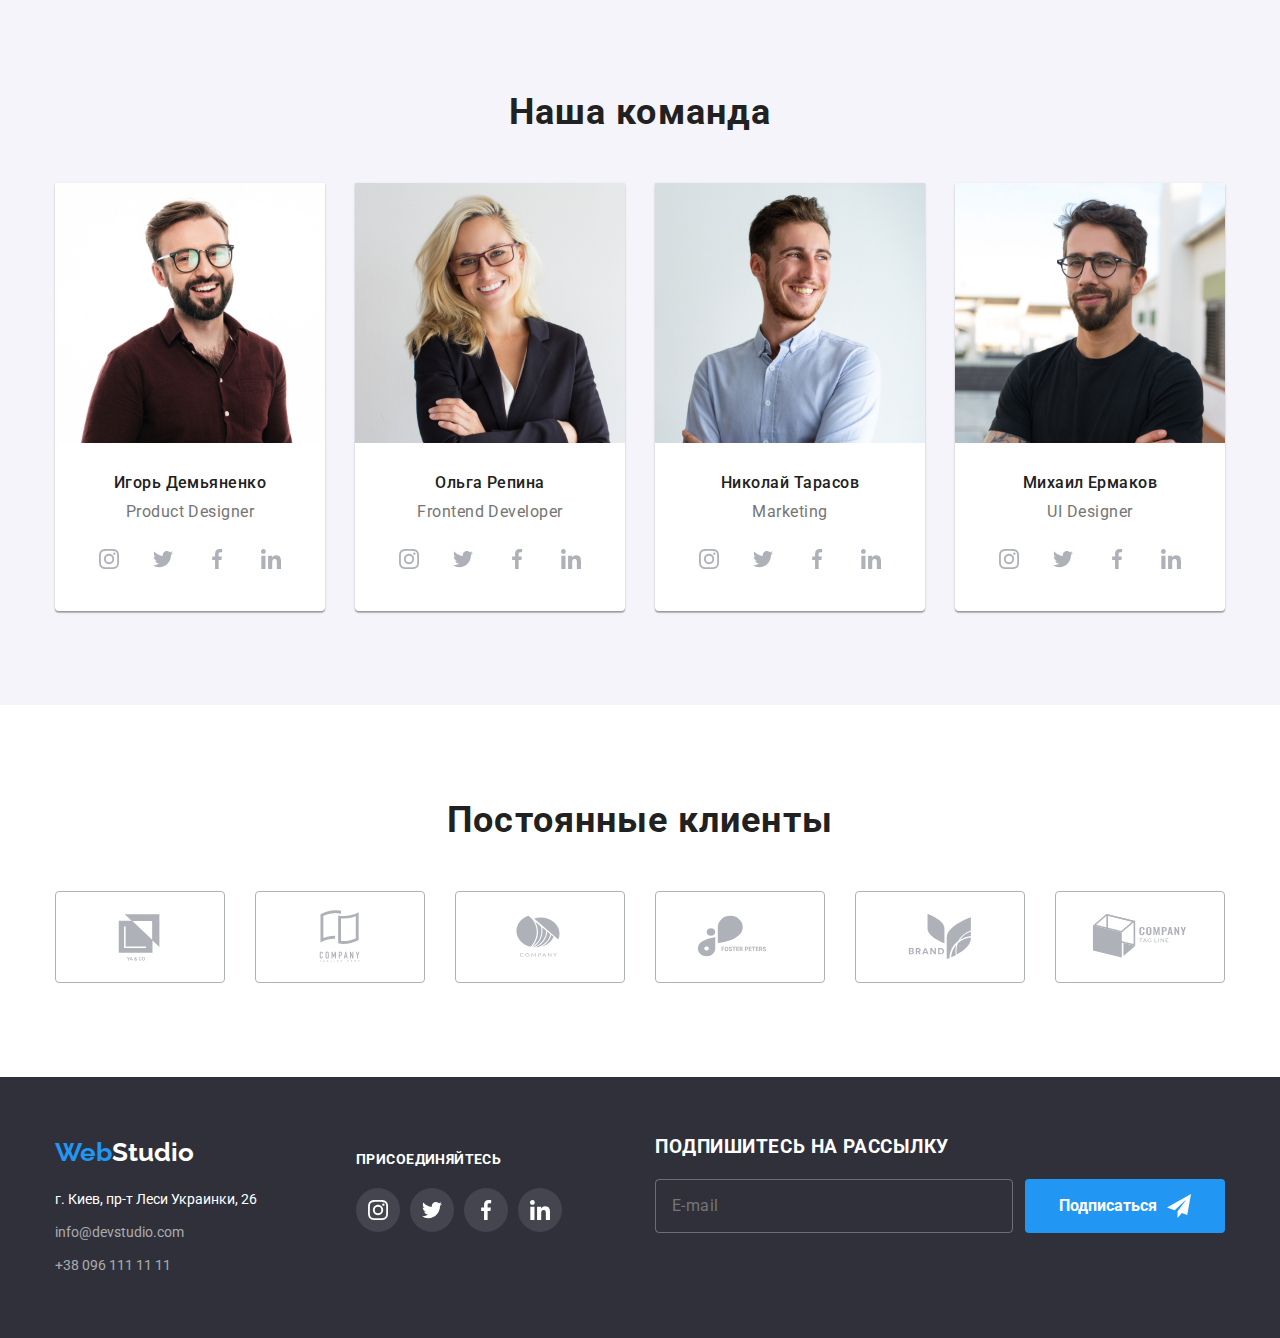
==== commit b250b239: "fix - delete" ====
--- a/index.html
+++ b/index.html
@@ -407,7 +407,6 @@
                     </li>
                     <li class="customers-item">
                         <a href="#" class="customers-link">
-                            <!-- <svg class="customers-svg" width="106" heigth="60"> -->
                             <svg class="customers-svg">
                                 <use href="./images/icon.svg#icon-Logo6"></use>
                             </svg>
--- a/css/main.min.css
+++ b/css/main.min.css
@@ -1 +1 @@
-:root{--logo-text-font: "Raleway", sans-serif;--primary-font: "Roboto", sans-serif;--primary-letter-spacing: 0.03em;--portfolio-bgc-hover: rgba(33, 150, 243, 0.9);--nohover-navlink-color: #212121;--hover-cont-link: #2196f3;--primary-text-color: #757575;--communication-color: rgba(255, 255, 255, 0.6);--button-text-color: #ffffff;--title-text-color: #212121;--accent-bg-color: #ffffff;--hero-bg-color: #c4c4c4;--team-section-bgcolor: #f5f4fa;--team-social-link: #afb1b8;--team-social-link-hover: #ffffff;--team-soc-bg-hover: #2196f3;--customers-color: #afb1b8;--customers-hover-color: #2196f3;--footer-title: #ffffff;--fsocial-icon-color: #ffffff;--fsocial-link-hover: #2196f3;--text-color-white: #ffffff;--social-link-fill: #ffffff;--fsocial-link-fill: #ffffff;--backdrop-bgc: rgba(0, 0, 0, 0.2);--white-bgc: #ffffff;--blue-bgc: #2196f3;--form-order-focus-fill: #2196f3;--border-form-color: #2196f3;--card-set-gap: 30px;--animation-transition: 250ms cubic-bezier(0.4, 0, 0.2, 1)}h1,h2,h3,h4,h5,h6,p,ul{margin:0;padding:0}img{display:block;max-width:100%}body{background-color:var(--accent-bg-color);font-family:var(--primary-font);color:var(--primary-text-color)}a{text-decoration:none}ul,li{list-style:none}input,textarea{outline:none}.title-section{font-weight:700;font-size:36px;line-height:1.17;text-align:center;letter-spacing:var(--primary-letter-spacing)}.button{font-family:inherit;cursor:pointer;border-color:rgba(0,0,0,0);border-radius:4px;color:var(--button-text-color);background-color:var(--blue-bgc)}.container{width:1200px;margin:0 auto;padding-left:15px;padding-right:15px}.section{padding-top:94px;padding-bottom:94px}.visually-hidden{position:absolute;width:1px;height:1px;margin:-1px;border:0;padding:0;white-space:nowrap;-webkit-clip-path:inset(100%);clip-path:inset(100%);clip:rect(0 0 0 0);overflow:hidden}.current:visited{color:var(--hover-cont-link)}.head-site{font-weight:500;font-size:14px;line-height:1.14;letter-spacing:.02em;border-bottom:1px solid #ececec}.head-cont{min-height:80px;display:-webkit-box;display:-ms-flexbox;display:flex;-webkit-box-pack:justify;-ms-flex-pack:justify;justify-content:space-between;-webkit-box-align:center;-ms-flex-align:center;align-items:center}.navigation{display:-webkit-box;display:-ms-flexbox;display:flex;-webkit-box-align:center;-ms-flex-align:center;align-items:center}.nav-list{display:-webkit-box;display:-ms-flexbox;display:flex;margin-left:93px}.nav-list .item+.item{margin-left:50px}.nav-link{display:block;padding-top:32px;padding-bottom:32px;font-weight:500;font-size:14px;line-height:1.14;letter-spacing:.02em;color:var(--nohover-navlink-color);-webkit-transition:color var(--animation-transition);transition:color var(--animation-transition)}.nav-link:hover,.nav-link:focus{color:var(--hover-cont-link)}.nav-link.current::after{position:absolute;content:"";display:block;left:0;bottom:0;width:100%;height:4px;background-color:var(--hover-cont-link);border-radius:2px}.item{position:relative}.connect{display:-webkit-box;display:-ms-flexbox;display:flex}.connect .item+.item{margin-left:30px}.conn-link{display:-webkit-box;display:-ms-flexbox;display:flex;-webkit-box-align:center;-ms-flex-align:center;align-items:center;padding-top:32px;padding-bottom:32px;color:var(--primary-text-color);-webkit-transition:color var(--animation-transition);transition:color var(--animation-transition)}.conn-link:hover,.conn-link:focus{color:var(--hover-cont-link)}.i-email,.i-smart{fill:currentColor;margin-right:10px}.footer{background-color:#2f303a;padding-top:60px;padding-bottom:60px}.footer .container{display:-webkit-box;display:-ms-flexbox;display:flex}.address{font-style:normal;font-size:14px;line-height:1.71;color:#fff;margin-top:20px}.address-color{color:#fff;-webkit-transition:color var(--animation-transition);transition:color var(--animation-transition)}.address-color:hover,.address-color:focus{color:var(--hover-cont-link)}.footer-item+.footer-item{margin-top:9px}.footer-contacts{color:var(--communication-color);-webkit-transition:color var(--animation-transition);transition:color var(--animation-transition)}.footer-contacts:hover,.footer-contacts:focus{color:var(--hover-cont-link)}.primary-fsection{min-width:231px}.second-fsection{margin-left:70px;padding-top:15px}.footer-title{font-family:var(--primary-font);font-weight:700;font-size:14px;line-height:1.14;letter-spacing:var(--primary-letter-spacing);text-transform:uppercase;color:var(--footer-title);margin-bottom:20px}.footer-social{display:-webkit-box;display:-ms-flexbox;display:flex}.fsocial-list:nth-child(n+2){margin-left:10px}.fsocial-link{display:-webkit-box;display:-ms-flexbox;display:flex;-webkit-box-align:center;-ms-flex-align:center;align-items:center;-webkit-box-pack:center;-ms-flex-pack:center;justify-content:center;width:44px;height:44px;border-radius:50%;background:rgba(255,255,255,.1);-webkit-transition:background var(--animation-transition);transition:background var(--animation-transition)}.fsocial-link:hover,.fsocial-link:focus{background:var(--fsocial-link-hover)}.fsocial-icon{fill:var(--fsocial-icon-color)}.container-subscription{margin-left:93px}.form-title{margin-bottom:20px;text-transform:uppercase;letter-spacing:var(--primary-letter-spacing);color:var(--text-color-white)}.footer-form{display:-webkit-box;display:-ms-flexbox;display:flex}.footer-email-input{font-weight:400;font-size:16px;line-height:1.25;display:-webkit-box;display:-ms-flexbox;display:flex;-webkit-box-align:center;-ms-flex-align:center;align-items:center;letter-spacing:.03em;color:rgba(255,255,255,.6);width:358px;padding-left:16px;background-color:rgba(0,0,0,0);border:1px solid rgba(255,255,255,.3);border-radius:4px}.footer-btn-subscrib{display:-webkit-box;display:-ms-flexbox;display:flex;-webkit-box-pack:center;-ms-flex-pack:center;justify-content:center;-webkit-box-align:center;-ms-flex-align:center;align-items:center;padding-top:10px;padding-bottom:10px;margin-left:12px;min-width:200px;font-weight:700;font-size:16px;line-height:1.88;color:var(--button-text-color);background-color:var(--blue-bgc)}.form-title{margin-bottom:20px;text-transform:uppercase;letter-spacing:var(--primary-letter-spacing);color:var(--text-color-white)}.footer-form{display:-webkit-box;display:-ms-flexbox;display:flex}.footer-email-input{font-weight:400;font-size:16px;line-height:1.25;display:-webkit-box;display:-ms-flexbox;display:flex;-webkit-box-align:center;-ms-flex-align:center;align-items:center;letter-spacing:.03em;color:rgba(255,255,255,.6);width:358px;padding-left:16px;background-color:rgba(0,0,0,0);border:1px solid rgba(255,255,255,.3);border-radius:4px}.icon-subscribe{margin-left:10px;fill:var(--fsocial-link-fill)}.logo{font-family:var(--logo-text-font);font-weight:700;font-size:26px;line-height:1.19}.web-logo{color:#2196f3}.head-logo{color:#000}.footer-logo{color:#fff}.hero{margin:0 auto;max-height:600px;max-width:1600px;padding-top:200px;padding-bottom:200px}.hero.overlay{background-position:center;background-size:cover;background-repeat:no-repeat;background-image:-webkit-gradient(linear, left top, right top, from(rgba(47, 48, 58, 0.4)), to(rgba(47, 48, 58, 0.4))),url(../images/Hero.jpg);background-image:linear-gradient(to right, rgba(47, 48, 58, 0.4), rgba(47, 48, 58, 0.4)),url(../images/Hero.jpg);background-color:var(--hero-bg-color)}.hero .container{width:696px;text-align:center}.hero-title{text-transform:uppercase;font-weight:900;font-size:44px;line-height:1.36;color:#fff}.primary-button{padding:10px 32px;margin-left:auto;margin-right:auto;margin-top:30px;background:#2196f3;font-weight:700;font-size:16px;line-height:1.9;color:var(--button-text-color);-webkit-box-shadow:0px 3px 1px rgba(0,0,0,.1),0px 1px 2px rgba(0,0,0,.08),0px 2px 2px rgba(0,0,0,.12);box-shadow:0px 3px 1px rgba(0,0,0,.1),0px 1px 2px rgba(0,0,0,.08),0px 2px 2px rgba(0,0,0,.12);-webkit-transition:background var(--animation-transition);transition:background var(--animation-transition)}.primary-button:hover,.primary-button:focus{background:#188ce8}.backdrop{position:fixed;top:0;left:0;width:100%;height:100%;z-index:5;-webkit-transition:opacity var(--animation-transition),visibility var(--animation-transition);transition:opacity var(--animation-transition),visibility var(--animation-transition);background-color:var(--backdrop-bgc)}.backdrop.is-hidden{opacity:0;pointer-events:none;visibility:hidden}.modal-order{position:absolute;top:50%;left:50%;-webkit-transform:translate(-50%, -50%);transform:translate(-50%, -50%);min-width:528px;min-height:581px;padding:40px;background-color:var(--white-bgc);-webkit-box-shadow:0px 1px 3px rgba(0,0,0,.12),0px 1px 1px rgba(0,0,0,.14),0px 2px 1px rgba(0,0,0,.2);box-shadow:0px 1px 3px rgba(0,0,0,.12),0px 1px 1px rgba(0,0,0,.14),0px 2px 1px rgba(0,0,0,.2);border-radius:4px}.btn-close-modal{position:absolute;top:8px;right:8px;display:-webkit-box;display:-ms-flexbox;display:flex;-webkit-box-align:center;-ms-flex-align:center;align-items:center;-webkit-box-pack:center;-ms-flex-pack:center;justify-content:center;width:30px;height:30px;border:1px solid rgba(0,0,0,.1);border-radius:50%;background:rgba(0,0,0,0);cursor:pointer;fill:#000;-webkit-transition:fill var(--animation-transition);transition:fill var(--animation-transition)}.btn-close-modal:hover,.btn-close-modal:focus{fill:var(--form-order-focus-fill)}.form-modal-order{display:-webkit-box;display:-ms-flexbox;display:flex;-webkit-box-orient:vertical;-webkit-box-direction:normal;-ms-flex-direction:column;flex-direction:column}.title-form{margin-bottom:12px;font-weight:bold;font-size:20px;line-height:1.15;text-align:center;letter-spacing:var(--primary-letter-spacing);color:var(--title-text-color)}.comment-box{margin-bottom:20px}.form-field{position:relative;margin-bottom:10px}.svg-form{position:absolute;top:52%;left:12px;-webkit-transform:translateY(-50%);transform:translateY(-50%);-webkit-transition:fill var(--animation-transition);transition:fill var(--animation-transition)}.input-form-order{padding-top:11px;padding-right:12px;padding-bottom:11px;padding-left:12px;width:100%;border:1px solid rgba(33,33,33,.2);border-radius:4px;-webkit-transition:border var(--animation-transition);transition:border var(--animation-transition)}.input-form-order:not(:last-child){padding-left:42px}.name-input-order{display:block;text-align:start;margin-bottom:4px;font-weight:400;font-size:12px;line-height:1.17;letter-spacing:.01em}.input-form-order:focus{border:1px solid #2196f3}.input-form-order:focus~.svg-form{fill:var(--form-order-focus-fill)}.text-checkbox-order{display:-webkit-box;display:-ms-flexbox;display:flex;-webkit-box-pack:center;-ms-flex-pack:center;justify-content:center;-webkit-box-align:center;-ms-flex-align:center;align-items:center;margin-left:12px;margin-right:12px;margin-bottom:30px;font-weight:400;font-size:14px;line-height:1.71;letter-spacing:var(--primary-letter-spacing)}.checkbox-policy{-webkit-appearance:none;-moz-appearance:none;appearance:none;position:absolute}.checkbox-policy:checked+.svg-checkbox{border-color:rgba(0,0,0,0);background-color:var(--blue-bgc);background-image:url(../images/icon-check.svg);background-size:contain;background-origin:border-box}.checkbox-policy:focus+.svg-checkbox{border-color:var(--blue-bgc)}.svg-checkbox{display:inline-block;width:16px;height:15px;border:2px solid #212121;border-radius:4px;margin-right:7px;-webkit-transition:border-color var(--animation-transition),background-color var(--animation-transition),background-image var(--animation-transition);transition:border-color var(--animation-transition),background-color var(--animation-transition),background-image var(--animation-transition)}.link-policy{text-decoration:underline;color:var(--hover-cont-link)}.btn-modal-form-order{width:200px;padding-top:10px;padding-right:55px;padding-bottom:10px;padding-left:55px;margin-right:auto;margin-left:auto;font-weight:700;font-size:16px;line-height:1.89;-webkit-transition:background-color var(--animation-transition);transition:background-color var(--animation-transition)}.btn-modal-form-order:hover,.btn-modal-form-order:focus{background-color:#188ce8}.filter{display:-webkit-box;display:-ms-flexbox;display:flex;-webkit-box-align:center;-ms-flex-align:center;align-items:center;-webkit-box-pack:center;-ms-flex-pack:center;justify-content:center;margin-bottom:50px}.filter-item+.filter-item{margin-left:8px}.filter-button{font-weight:500;font-size:16px;line-height:1.63;text-align:center;letter-spacing:var(--primary-letter-spacing);color:var(--title-text-color);background-color:#f5f4fa;padding:6px 22px;-webkit-transition:background-color var(--animation-transition),color var(--animation-transition),-webkit-box-shadow var(--animation-transition);transition:background-color var(--animation-transition),color var(--animation-transition),-webkit-box-shadow var(--animation-transition);transition:box-shadow var(--animation-transition),background-color var(--animation-transition),color var(--animation-transition);transition:box-shadow var(--animation-transition),background-color var(--animation-transition),color var(--animation-transition),-webkit-box-shadow var(--animation-transition)}.filter-button:hover,.filter-button:focus{color:var(--button-text-color);background-color:#2196f3;-webkit-box-shadow:0px 3px 1px rgba(0,0,0,.1),0px 1px 2px rgba(0,0,0,.08),0px 2px 2px rgba(0,0,0,.12);box-shadow:0px 3px 1px rgba(0,0,0,.1),0px 1px 2px rgba(0,0,0,.08),0px 2px 2px rgba(0,0,0,.12)}.btn-current{color:var(--button-text-color);background-color:#2196f3}/*# sourceMappingURL=main.min.css.map */+:root{--logo-text-font: "Raleway", sans-serif;--primary-font: "Roboto", sans-serif;--primary-letter-spacing: 0.03em;--portfolio-bgc-hover: rgba(33, 150, 243, 0.9);--nohover-navlink-color: #212121;--hover-cont-link: #2196f3;--primary-text-color: #757575;--communication-color: rgba(255, 255, 255, 0.6);--button-text-color: #ffffff;--title-text-color: #212121;--accent-bg-color: #ffffff;--hero-bg-color: #c4c4c4;--team-section-bgcolor: #f5f4fa;--team-social-link: #afb1b8;--team-social-link-hover: #ffffff;--team-soc-bg-hover: #2196f3;--customers-color: #afb1b8;--customers-hover-color: #2196f3;--footer-title: #ffffff;--fsocial-icon-color: #ffffff;--fsocial-link-hover: #2196f3;--text-color-white: #ffffff;--social-link-fill: #ffffff;--fsocial-link-fill: #ffffff;--backdrop-bgc: rgba(0, 0, 0, 0.2);--white-bgc: #ffffff;--blue-bgc: #2196f3;--form-order-focus-fill: #2196f3;--border-form-color: #2196f3;--card-set-gap: 30px;--animation-transition: 250ms cubic-bezier(0.4, 0, 0.2, 1)}h1,h2,h3,h4,h5,h6,p,ul{margin:0;padding:0}img{display:block;max-width:100%}body{background-color:var(--accent-bg-color);font-family:var(--primary-font);color:var(--primary-text-color)}a{text-decoration:none}ul,li{list-style:none}input,textarea{outline:none}.title-section{font-weight:700;font-size:36px;line-height:1.17;text-align:center;letter-spacing:var(--primary-letter-spacing)}.button{font-family:inherit;cursor:pointer;border-color:rgba(0,0,0,0);border-radius:4px;color:var(--button-text-color);background-color:var(--blue-bgc)}.container{width:1200px;margin:0 auto;padding-left:15px;padding-right:15px}.section{padding-top:94px;padding-bottom:94px}.visually-hidden{position:absolute;width:1px;height:1px;margin:-1px;border:0;padding:0;white-space:nowrap;-webkit-clip-path:inset(100%);clip-path:inset(100%);clip:rect(0 0 0 0);overflow:hidden}.current:visited{color:var(--hover-cont-link)}.head-site{font-weight:500;font-size:14px;line-height:1.14;letter-spacing:.02em;border-bottom:1px solid #ececec}.head-cont{min-height:80px;display:-webkit-box;display:-ms-flexbox;display:flex;-webkit-box-pack:justify;-ms-flex-pack:justify;justify-content:space-between;-webkit-box-align:center;-ms-flex-align:center;align-items:center}.navigation{display:-webkit-box;display:-ms-flexbox;display:flex;-webkit-box-align:center;-ms-flex-align:center;align-items:center}.nav-list{display:-webkit-box;display:-ms-flexbox;display:flex;margin-left:93px}.nav-list .item+.item{margin-left:50px}.nav-link{display:block;padding-top:32px;padding-bottom:32px;font-weight:500;font-size:14px;line-height:1.14;letter-spacing:.02em;color:var(--nohover-navlink-color);-webkit-transition:color var(--animation-transition);transition:color var(--animation-transition)}.nav-link:hover,.nav-link:focus{color:var(--hover-cont-link)}.nav-link.current::after{position:absolute;content:"";display:block;left:0;bottom:0;width:100%;height:4px;background-color:var(--hover-cont-link);border-radius:2px}.item{position:relative}.connect{display:-webkit-box;display:-ms-flexbox;display:flex}.connect .item+.item{margin-left:30px}.conn-link{display:-webkit-box;display:-ms-flexbox;display:flex;-webkit-box-align:center;-ms-flex-align:center;align-items:center;padding-top:32px;padding-bottom:32px;color:var(--primary-text-color);-webkit-transition:color var(--animation-transition);transition:color var(--animation-transition)}.conn-link:hover,.conn-link:focus{color:var(--hover-cont-link)}.i-email,.i-smart{fill:currentColor;margin-right:10px}.footer{background-color:#2f303a;padding-top:60px;padding-bottom:60px}.footer .container{display:-webkit-box;display:-ms-flexbox;display:flex}.address{font-style:normal;font-size:14px;line-height:1.71;color:#fff;margin-top:20px}.address-color{color:#fff;-webkit-transition:color var(--animation-transition);transition:color var(--animation-transition)}.address-color:hover,.address-color:focus{color:var(--hover-cont-link)}.footer-item+.footer-item{margin-top:9px}.footer-contacts{color:var(--communication-color);-webkit-transition:color var(--animation-transition);transition:color var(--animation-transition)}.footer-contacts:hover,.footer-contacts:focus{color:var(--hover-cont-link)}.primary-fsection{min-width:231px}.second-fsection{margin-left:70px;padding-top:15px}.footer-title{font-family:var(--primary-font);font-weight:700;font-size:14px;line-height:1.14;letter-spacing:var(--primary-letter-spacing);text-transform:uppercase;color:var(--footer-title);margin-bottom:20px}.footer-social{display:-webkit-box;display:-ms-flexbox;display:flex}.fsocial-list:nth-child(n+2){margin-left:10px}.fsocial-link{display:-webkit-box;display:-ms-flexbox;display:flex;-webkit-box-align:center;-ms-flex-align:center;align-items:center;-webkit-box-pack:center;-ms-flex-pack:center;justify-content:center;width:44px;height:44px;border-radius:50%;background:rgba(255,255,255,.1);-webkit-transition:background var(--animation-transition);transition:background var(--animation-transition)}.fsocial-link:hover,.fsocial-link:focus{background:var(--fsocial-link-hover)}.fsocial-icon{fill:var(--fsocial-icon-color)}.container-subscription{margin-left:93px}.form-title{margin-bottom:20px;text-transform:uppercase;letter-spacing:var(--primary-letter-spacing);color:var(--text-color-white)}.footer-form{display:-webkit-box;display:-ms-flexbox;display:flex}.footer-email-input{font-weight:400;font-size:16px;line-height:1.25;display:-webkit-box;display:-ms-flexbox;display:flex;-webkit-box-align:center;-ms-flex-align:center;align-items:center;letter-spacing:.03em;color:rgba(255,255,255,.6);width:358px;padding-left:16px;background-color:rgba(0,0,0,0);border:1px solid rgba(255,255,255,.3);border-radius:4px}.footer-btn-subscrib{display:-webkit-box;display:-ms-flexbox;display:flex;-webkit-box-pack:center;-ms-flex-pack:center;justify-content:center;-webkit-box-align:center;-ms-flex-align:center;align-items:center;padding-top:10px;padding-bottom:10px;margin-left:12px;min-width:200px;font-weight:700;font-size:16px;line-height:1.88;color:var(--button-text-color);background-color:var(--blue-bgc)}.form-title{margin-bottom:20px;text-transform:uppercase;letter-spacing:var(--primary-letter-spacing);color:var(--text-color-white)}.footer-form{display:-webkit-box;display:-ms-flexbox;display:flex}.footer-email-input{font-weight:400;font-size:16px;line-height:1.25;display:-webkit-box;display:-ms-flexbox;display:flex;-webkit-box-align:center;-ms-flex-align:center;align-items:center;letter-spacing:.03em;color:rgba(255,255,255,.6);width:358px;padding-left:16px;background-color:rgba(0,0,0,0);border:1px solid rgba(255,255,255,.3);border-radius:4px}.icon-subscribe{margin-left:10px;fill:var(--fsocial-link-fill)}.logo{font-family:var(--logo-text-font);font-weight:700;font-size:26px;line-height:1.19}.web-logo{color:#2196f3}.head-logo{color:#000}.footer-logo{color:#fff}.hero{margin:0 auto;max-height:600px;max-width:1600px;padding-top:200px;padding-bottom:200px}.hero.overlay{background-position:center;background-size:cover;background-repeat:no-repeat;background-image:-webkit-gradient(linear, left top, right top, from(rgba(47, 48, 58, 0.4)), to(rgba(47, 48, 58, 0.4))),url(../images/Hero.jpg);background-image:linear-gradient(to right, rgba(47, 48, 58, 0.4), rgba(47, 48, 58, 0.4)),url(../images/Hero.jpg);background-color:var(--hero-bg-color)}.hero .container{width:696px;text-align:center}.hero-title{text-transform:uppercase;font-weight:900;font-size:44px;line-height:1.36;color:#fff}.primary-button{padding:10px 32px;margin-left:auto;margin-right:auto;margin-top:30px;background:#2196f3;font-weight:700;font-size:16px;line-height:1.9;color:var(--button-text-color);-webkit-box-shadow:0px 3px 1px rgba(0,0,0,.1),0px 1px 2px rgba(0,0,0,.08),0px 2px 2px rgba(0,0,0,.12);box-shadow:0px 3px 1px rgba(0,0,0,.1),0px 1px 2px rgba(0,0,0,.08),0px 2px 2px rgba(0,0,0,.12);-webkit-transition:background var(--animation-transition);transition:background var(--animation-transition)}.primary-button:hover,.primary-button:focus{background:#188ce8}.backdrop{position:fixed;top:0;left:0;width:100%;height:100%;z-index:5;-webkit-transition:opacity var(--animation-transition),visibility var(--animation-transition);transition:opacity var(--animation-transition),visibility var(--animation-transition);background-color:var(--backdrop-bgc)}.backdrop.is-hidden{opacity:0;pointer-events:none;visibility:hidden}.modal-order{position:absolute;top:50%;left:50%;-webkit-transform:translate(-50%, -50%);transform:translate(-50%, -50%);min-width:528px;min-height:581px;padding:40px;background-color:var(--white-bgc);-webkit-box-shadow:0px 1px 3px rgba(0,0,0,.12),0px 1px 1px rgba(0,0,0,.14),0px 2px 1px rgba(0,0,0,.2);box-shadow:0px 1px 3px rgba(0,0,0,.12),0px 1px 1px rgba(0,0,0,.14),0px 2px 1px rgba(0,0,0,.2);border-radius:4px}.btn-close-modal{position:absolute;top:8px;right:8px;display:-webkit-box;display:-ms-flexbox;display:flex;-webkit-box-align:center;-ms-flex-align:center;align-items:center;-webkit-box-pack:center;-ms-flex-pack:center;justify-content:center;width:30px;height:30px;border:1px solid rgba(0,0,0,.1);border-radius:50%;background:rgba(0,0,0,0);cursor:pointer;fill:#000;-webkit-transition:fill var(--animation-transition);transition:fill var(--animation-transition)}.btn-close-modal:hover,.btn-close-modal:focus{fill:var(--form-order-focus-fill)}.form-modal-order{display:-webkit-box;display:-ms-flexbox;display:flex;-webkit-box-orient:vertical;-webkit-box-direction:normal;-ms-flex-direction:column;flex-direction:column}.title-form{margin-bottom:12px;font-weight:bold;font-size:20px;line-height:1.15;text-align:center;letter-spacing:var(--primary-letter-spacing);color:var(--title-text-color)}.comment-box{margin-bottom:20px}.form-field{position:relative;margin-bottom:10px}.svg-form{position:absolute;top:52%;left:12px;-webkit-transform:translateY(-50%);transform:translateY(-50%);-webkit-transition:fill var(--animation-transition);transition:fill var(--animation-transition)}.input-form-order{padding-top:11px;padding-right:12px;padding-bottom:11px;padding-left:12px;width:100%;border:1px solid rgba(33,33,33,.2);border-radius:4px;-webkit-transition:border var(--animation-transition);transition:border var(--animation-transition)}.input-form-order:not(:last-child){padding-left:42px}.input-form-order:focus{border:1px solid #2196f3}.input-form-order:focus~.svg-form{fill:var(--form-order-focus-fill)}.name-input-order{display:block;text-align:start;margin-bottom:4px;font-weight:400;font-size:12px;line-height:1.17;letter-spacing:.01em}.text-checkbox-order{display:-webkit-box;display:-ms-flexbox;display:flex;-webkit-box-pack:center;-ms-flex-pack:center;justify-content:center;-webkit-box-align:center;-ms-flex-align:center;align-items:center;margin-left:12px;margin-right:12px;margin-bottom:30px;font-weight:400;font-size:14px;line-height:1.71;letter-spacing:var(--primary-letter-spacing)}.checkbox-policy{-webkit-appearance:none;-moz-appearance:none;appearance:none;position:absolute}.checkbox-policy:checked+.svg-checkbox{border-color:rgba(0,0,0,0);background-color:var(--blue-bgc);background-image:url(../images/icon-check.svg);background-size:contain;background-origin:border-box}.checkbox-policy:focus+.svg-checkbox{border-color:var(--blue-bgc)}.svg-checkbox{display:inline-block;width:16px;height:15px;border:2px solid #212121;border-radius:4px;margin-right:7px;-webkit-transition:border-color var(--animation-transition),background-color var(--animation-transition),background-image var(--animation-transition);transition:border-color var(--animation-transition),background-color var(--animation-transition),background-image var(--animation-transition)}.link-policy{text-decoration:underline;color:var(--hover-cont-link)}.btn-modal-form-order{width:200px;padding-top:10px;padding-right:55px;padding-bottom:10px;padding-left:55px;margin-right:auto;margin-left:auto;font-weight:700;font-size:16px;line-height:1.89;-webkit-transition:background-color var(--animation-transition);transition:background-color var(--animation-transition)}.btn-modal-form-order:hover,.btn-modal-form-order:focus{background-color:#188ce8}.filter{display:-webkit-box;display:-ms-flexbox;display:flex;-webkit-box-align:center;-ms-flex-align:center;align-items:center;-webkit-box-pack:center;-ms-flex-pack:center;justify-content:center;margin-bottom:50px}.filter-item+.filter-item{margin-left:8px}.filter-button{font-weight:500;font-size:16px;line-height:1.63;text-align:center;letter-spacing:var(--primary-letter-spacing);color:var(--title-text-color);background-color:#f5f4fa;padding:6px 22px;-webkit-transition:background-color var(--animation-transition),color var(--animation-transition),-webkit-box-shadow var(--animation-transition);transition:background-color var(--animation-transition),color var(--animation-transition),-webkit-box-shadow var(--animation-transition);transition:box-shadow var(--animation-transition),background-color var(--animation-transition),color var(--animation-transition);transition:box-shadow var(--animation-transition),background-color var(--animation-transition),color var(--animation-transition),-webkit-box-shadow var(--animation-transition)}.filter-button:hover,.filter-button:focus{color:var(--button-text-color);background-color:#2196f3;-webkit-box-shadow:0px 3px 1px rgba(0,0,0,.1),0px 1px 2px rgba(0,0,0,.08),0px 2px 2px rgba(0,0,0,.12);box-shadow:0px 3px 1px rgba(0,0,0,.1),0px 1px 2px rgba(0,0,0,.08),0px 2px 2px rgba(0,0,0,.12)}.btn-current{color:var(--button-text-color);background-color:#2196f3}.port-list{display:-webkit-box;display:-ms-flexbox;display:flex;-ms-flex-wrap:wrap;flex-wrap:wrap;margin-left:calc(-1*var(--card-set-gap));margin-bottom:calc(-1*var(--card-set-gap))}.port-link{margin-left:var(--card-set-gap);margin-bottom:var(--card-set-gap);-ms-flex-preferred-size:calc(33.3333333333% - var(--card-set-gap));flex-basis:calc(33.3333333333% - var(--card-set-gap));cursor:pointer;display:block;-webkit-transition:-webkit-box-shadow var(--animation-transition);transition:-webkit-box-shadow var(--animation-transition);transition:box-shadow var(--animation-transition);transition:box-shadow var(--animation-transition), -webkit-box-shadow var(--animation-transition)}.port-link:hover,.port-link:focus{-webkit-box-shadow:0px 1px 1px rgba(0,0,0,.12),0px 4px 4px rgba(0,0,0,.06),1px 4px 6px rgba(0,0,0,.16);box-shadow:0px 1px 1px rgba(0,0,0,.12),0px 4px 4px rgba(0,0,0,.06),1px 4px 6px rgba(0,0,0,.16)}.port-link:hover .port-text-item,.port-link:focus .port-text-item{opacity:1;-webkit-transform:translateY(0);transform:translateY(0)}.port-title{font-weight:700;font-size:18px;line-height:2;letter-spacing:.06em;color:var(--title-text-color)}.port-text{margin-top:4px;font-size:16px;line-height:1.88;letter-spacing:var(--primary-letter-spacing);color:var(--primary-text-color)}.port-wraper{border-right:1px solid #eee;border-bottom:1px solid #eee;border-left:1px solid #eee;padding:20px 24px}.port-text-position{position:relative;overflow:hidden}.port-text-item{display:block;width:100%;height:100%;overflow:auto;padding-top:63px;padding-right:24px;padding-bottom:63px;padding-left:24px;position:absolute;top:0;left:0;-webkit-transform:translateY(100%);transform:translateY(100%);-webkit-transition:opacity var(--animation-transition),-webkit-transform var(--animation-transition);transition:opacity var(--animation-transition),-webkit-transform var(--animation-transition);transition:transform var(--animation-transition),opacity var(--animation-transition);transition:transform var(--animation-transition),opacity var(--animation-transition),-webkit-transform var(--animation-transition);background-color:var(--portfolio-bgc-hover);font-size:18px;line-height:1.56;letter-spacing:var(--primary-letter-spacing);color:var(--text-color-white);opacity:0}.about.section{padding-bottom:0px}.about-list{display:-webkit-box;display:-ms-flexbox;display:flex}.about-item{width:270px}.about-item+.about-item{margin-left:30px}.about-svg{display:-webkit-box;display:-ms-flexbox;display:flex;min-width:270px;min-height:120px;-webkit-box-pack:center;-ms-flex-pack:center;justify-content:center;-webkit-box-align:center;-ms-flex-align:center;align-items:center;background-color:#f5f4fa;margin-bottom:30px}.about-title{font-weight:700;font-size:14px;line-height:1.14;letter-spacing:var(--primary-letter-spacing);text-transform:uppercase;color:var(--title-text-color);margin-bottom:10px}.about-text{font-size:14px;line-height:1.71}.service-title{color:var(--title-text-color);margin-bottom:50px}.service-list{display:-webkit-box;display:-ms-flexbox;display:flex}.service-item+.service-item{margin-left:30px}.service-card{position:relative}.position-servise-text{position:absolute;left:0;bottom:0;display:-webkit-box;display:-ms-flexbox;display:flex;width:100%;padding-top:27px;padding-bottom:27px;-webkit-box-pack:center;-ms-flex-pack:center;justify-content:center;-webkit-box-align:center;-ms-flex-align:center;align-items:center;color:#fff;background-color:rgba(47,48,58,.8)}.servise-text{font-weight:700;font-size:14px;line-height:1.14;text-align:center;letter-spacing:var(--primary-letter-spacing);text-transform:uppercase}.team{text-align:center;background-color:var(--team-section-bgcolor)}.team-title{margin-bottom:50px;color:var(--title-text-color)}.team-list{display:-webkit-box;display:-ms-flexbox;display:flex}.team-item{background:#fff;-webkit-box-shadow:0px 1px 3px rgba(0,0,0,.12),0px 1px 1px rgba(0,0,0,.14),0px 2px 1px rgba(0,0,0,.2);box-shadow:0px 1px 3px rgba(0,0,0,.12),0px 1px 1px rgba(0,0,0,.14),0px 2px 1px rgba(0,0,0,.2);border-radius:0px 0px 4px 4px}.team-item+.team-item{margin-left:30px}.team-wraper{padding-top:30px;padding-bottom:30px}.team-name{font-weight:500;font-size:16px;line-height:1.19;letter-spacing:var(--primary-letter-spacing);color:var(--title-text-color)}.team-prof{font-size:16px;line-height:1.19;text-align:center;letter-spacing:var(--primary-letter-spacing);margin-top:10px}.team-icon{display:-webkit-box;display:-ms-flexbox;display:flex;-webkit-box-pack:center;-ms-flex-pack:center;justify-content:center;margin-top:16px}.icon-list:nth-child(n+2){margin-left:10px}.team-link{display:-webkit-box;display:-ms-flexbox;display:flex;-webkit-box-align:center;-ms-flex-align:center;align-items:center;-webkit-box-pack:center;-ms-flex-pack:center;justify-content:center;width:44px;height:44px;border-radius:50%;color:var(--team-social-link);-webkit-transition:color var(--animation-transition),background var(--animation-transition);transition:color var(--animation-transition),background var(--animation-transition)}.team-link:hover,.team-link:focus{background-color:var(--team-soc-bg-hover);color:var(--team-social-link-hover)}.team-social-icon{fill:currentColor}.customers-title{margin-bottom:50px;color:var(--title-text-color)}.customers-list{display:-webkit-box;display:-ms-flexbox;display:flex}.customers-item:nth-child(n+2){margin-left:var(--card-set-gap)}.customers-link{display:-webkit-box;display:-ms-flexbox;display:flex;-webkit-box-align:center;-ms-flex-align:center;align-items:center;-webkit-box-pack:center;-ms-flex-pack:center;justify-content:center;width:170px;height:92px;border:1px solid var(--customers-color);border-radius:4px;color:var(--customers-color);-webkit-transition:color var(--animation-transition),border var(--animation-transition);transition:color var(--animation-transition),border var(--animation-transition)}.customers-link:hover,.customers-link:focus{border:1px solid var(--customers-hover-color);color:var(--customers-hover-color)}.customers-svg{width:106px;height:60px;fill:currentColor}/*# sourceMappingURL=main.min.css.map */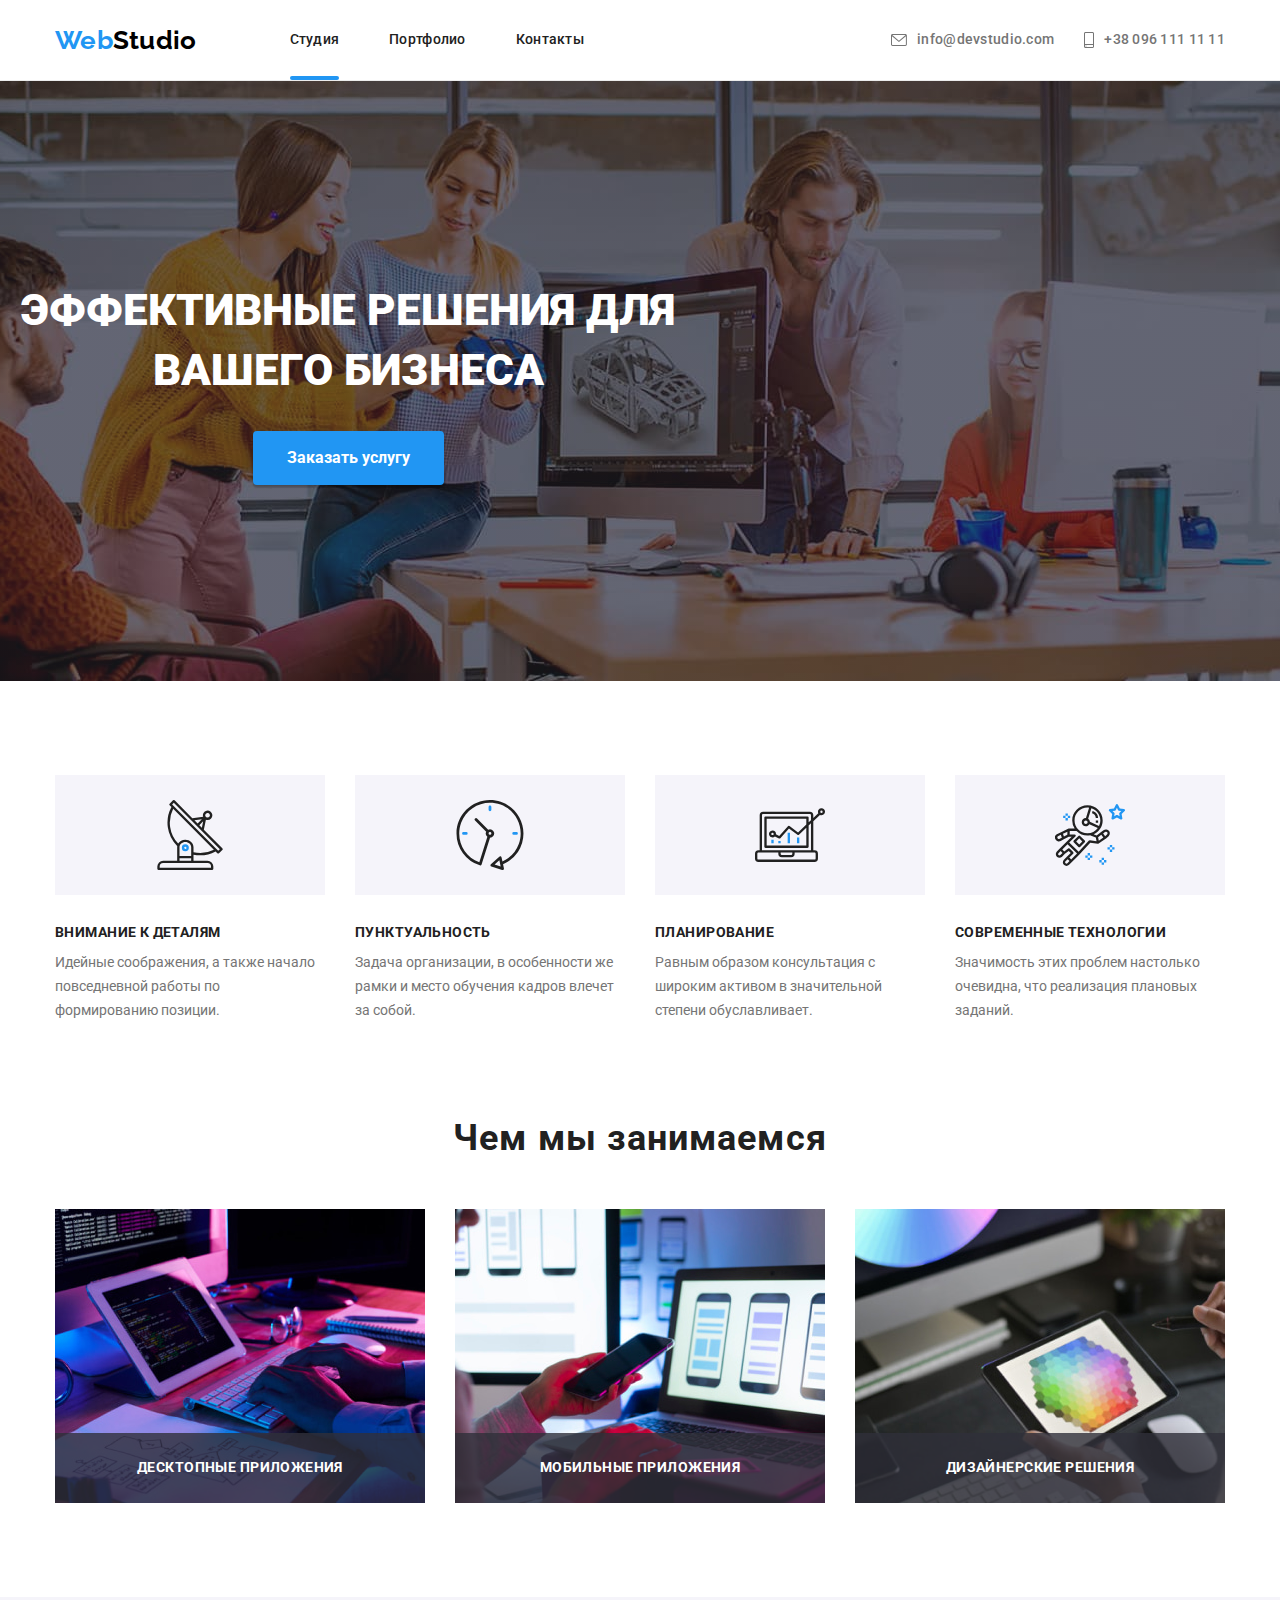
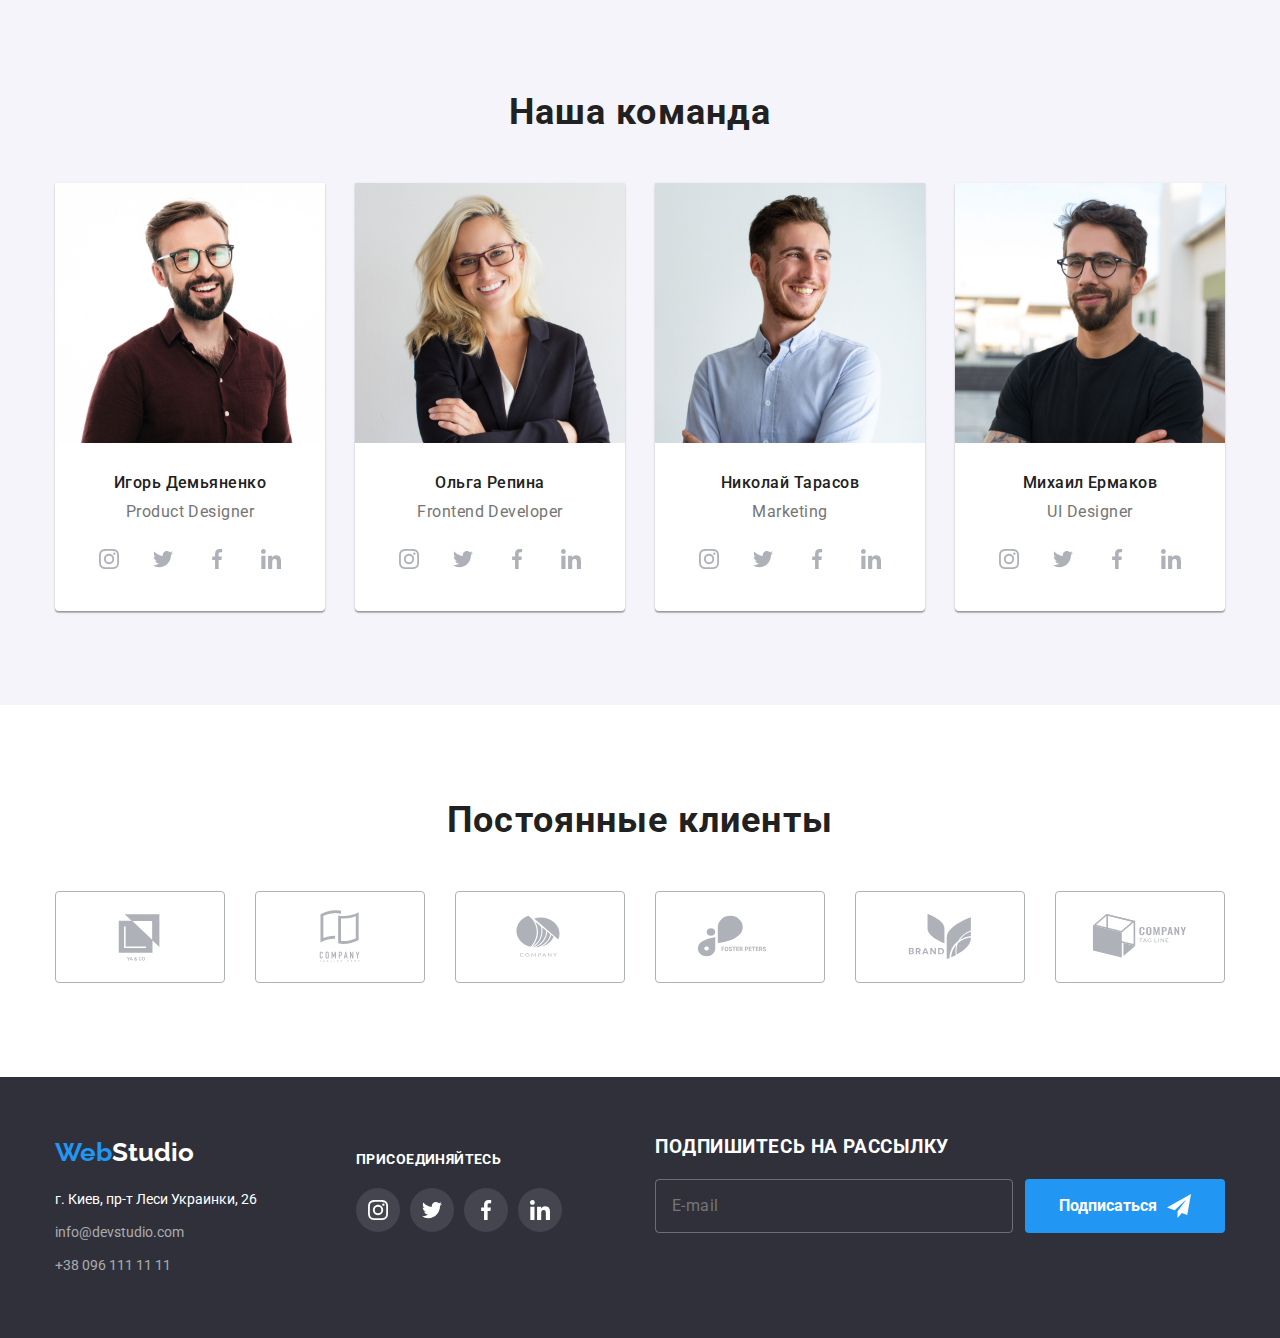
==== commit 3e259403: "add BEM on 7 section" ====
--- a/index.html
+++ b/index.html
@@ -22,29 +22,30 @@
 
 
     <header class="head-site">
-        <div class="head-cont container">
+        <div class="head-site__container container">
             <!-- section navigate -->
-            <nav class="navigation">
-                <a href="./index.html" lang="en" class="logo head-logo"><span class="web-logo">Web</span>Studio</a>
-                <ul class="nav-list">
-                    <li class="item "><a href="./index.html" class="nav-link current">Студия</a></li>
-                    <li class="item"><a href="./portfolio.html" class="nav-link">Портфолио</a></li>
-                    <li class="item"><a href="#" class="nav-link">Контакты</a></li>
+            <nav class="nav">
+                <a href="./index.html" lang="en" class="logo head-site__logo"><span
+                        class="head-site__logo--web">Web</span>Studio</a>
+                <ul class="nav__list">
+                    <li class="nav__item "><a href="./index.html" class="nav__link nav__link--current">Студия</a></li>
+                    <li class="nav__item"><a href="./portfolio.html" class="nav__link">Портфолио</a></li>
+                    <li class="nav__item"><a href="#" class="nav__link">Контакты</a></li>
                 </ul>
             </nav>
             <ul class="connect">
-                <li class="item">
-                    <a href="mailto:info@devstudio.com" class="conn-link">
-                        <svg class="i-email" width="16" height="12">
+                <li class="connect__item">
+                    <a href="mailto:info@devstudio.com" class="connect__link">
+                        <svg class="connect__item--email" width="16" height="12">
                             <use href="./images/icon.svg#icon-envelope"></use>
                         </svg>
 
                         info@devstudio.com
                     </a>
                 </li>
-                <li class="item">
-                    <a href="tel:+380961111111" class="conn-link">
-                        <svg class="i-smart" width="10" height="16">
+                <li class="connect__item">
+                    <a href="tel:+380961111111" class="connect__link">
+                        <svg class="connect__item--smart" width="10" height="16">
                             <use href="./images/icon.svg#icon-smartphone"></use>
                         </svg>
 
@@ -57,8 +58,8 @@
     <main>
         <!-- section hero -->
         <section class="hero overlay section">
-            <div class="container ">
-                <h1 class="hero-title">Эффективные решения для вашего бизнеса</h1>
+            <div class="hero__container ">
+                <h1 class="hero__title">Эффективные решения для вашего бизнеса</h1>
                 <button type="button" class="primary-button  button" data-modal-open>Заказать услугу</button>
 
                 <!-- Модальное окно -->
@@ -121,46 +122,46 @@
         <section class="about section">
             <div class="container">
                 <h2 class="visually-hidden">Принципы работы</h2>
-                <ul class="about-list">
-                    <li class="about-item">
-                        <div class="about-svg">
+                <ul class="about__list">
+                    <li class="about__item">
+                        <div class="about__svg">
                             <svg width="70" height="70">
                                 <use href="./images/icon.svg#icon-antenna-1"></use>
                             </svg>
                         </div>
-                        <h3 class="about-title">Внимание к деталям</h3>
-                        <p class="about-text">Идейные соображения, а также начало повседневной работы по формированию
+                        <h3 class="about__title">Внимание к деталям</h3>
+                        <p class="about__text">Идейные соображения, а также начало повседневной работы по формированию
                             позиции.</p>
                     </li>
-                    <li class="about-item">
-                        <div class="about-svg">
+                    <li class="about__item">
+                        <div class="about__svg">
                             <svg width="70" height="70">
                                 <use href="./images/icon.svg#icon-clock-1"></use>
                             </svg>
                         </div>
-                        <h3 class="about-title">Пунктуальность</h3>
-                        <p class="about-text">Задача организации, в особенности же рамки и место обучения кадров влечет
+                        <h3 class="about__title">Пунктуальность</h3>
+                        <p class="about__text">Задача организации, в особенности же рамки и место обучения кадров влечет
                             за
                             собой.</p>
                     </li>
-                    <li class="about-item">
-                        <div class="about-svg">
+                    <li class="about__item">
+                        <div class="about__svg">
                             <svg width="70" height="70">
                                 <use href="./images/icon.svg#icon-diagram-1"></use>
                             </svg>
                         </div>
-                        <h3 class="about-title">Планирование</h3>
-                        <p class="about-text">Равным образом консультация с широким активом в значительной степени
+                        <h3 class="about__title">Планирование</h3>
+                        <p class="about__text">Равным образом консультация с широким активом в значительной степени
                             обуславливает.</p>
                     </li>
-                    <li class="about-item">
-                        <div class="about-svg">
+                    <li class="about__item">
+                        <div class="about__svg">
                             <svg width="70" height="70">
                                 <use href="./images/icon.svg#icon-astronaut-1"></use>
                             </svg>
                         </div>
-                        <h3 class="about-title">Современные технологии</h3>
-                        <p class="about-text">Значимость этих проблем настолько очевидна, что реализация плановых
+                        <h3 class="about__title">Современные технологии</h3>
+                        <p class="about__text">Значимость этих проблем настолько очевидна, что реализация плановых
                             заданий.
                         </p>
                     </li>
@@ -170,29 +171,29 @@
         <!-- section services -->
         <section class="service section">
             <div class="container">
-                <h2 class="service-title title-section">Чем мы занимаемся</h2>
-                <ul class="service-list">
-                    <li class="service-item">
-                        <div class="service-card">
+                <h2 class="service__title title-section">Чем мы занимаемся</h2>
+                <ul class="service__list">
+                    <li class="service__item">
+                        <div class="service__card">
                             <img src="./images/box1.jpg" width="370" alt="набор кода на планшете" />
-                            <div class="position-servise-text">
-                                <h3 class="servise-text">Десктопные приложения</h3>
+                            <div class="servise__text-position">
+                                <h3 class="servise__text">Десктопные приложения</h3>
                             </div>
                         </div>
                     </li>
-                    <li class="service-item">
-                        <div class="service-card">
+                    <li class="service__item">
+                        <div class="service__card">
                             <img src="./images/box2.jpg" width="370" alt="визуализация приложения на компьютере" />
-                            <div class="position-servise-text">
-                                <h3 class="servise-text">Мобильные приложения</h3>
+                            <div class="servise__text-position">
+                                <h3 class="servise__text">Мобильные приложения</h3>
                             </div>
                         </div>
                     </li>
-                    <li class="service-item">
-                        <div class="service-card">
+                    <li class="service__item">
+                        <div class="service__card">
                             <img src="./images/box3.jpg" width="370" alt="палитра цветов" />
-                            <div class="position-servise-text">
-                                <h3 class="servise-text">Дизайнерские решения</h3>
+                            <div class="servise__text-position">
+                                <h3 class="servise__text">Дизайнерские решения</h3>
                             </div>
                         </div>
                     </li>
@@ -368,46 +369,46 @@
         <!-- section Regular customers -->
         <section class="customers section">
             <div class="container">
-                <h2 class="customers-title title-section">Постоянные клиенты</h2>
-                <ul class="customers-list">
-                    <li class="customers-item">
-                        <a href="#" class="customers-link">
-                            <svg class="customers-svg">
+                <h2 class="customers__title title-section">Постоянные клиенты</h2>
+                <ul class="customers__list">
+                    <li class="customers__item">
+                        <a href="#" class="customers__link">
+                            <svg class="customers__svg">
                                 <use href="./images/icon.svg#icon-Logo1"></use>
                             </svg>
                         </a>
                     </li>
-                    <li class="customers-item">
-                        <a href="#" class="customers-link">
-                            <svg class="customers-svg">
+                    <li class="customers__item">
+                        <a href="#" class="customers__link">
+                            <svg class="customers__svg">
                                 <use href="./images/icon.svg#icon-Logo2"></use>
                             </svg>
                         </a>
                     </li>
-                    <li class="customers-item">
-                        <a href="#" class="customers-link">
-                            <svg class="customers-svg">
+                    <li class="customers__item">
+                        <a href="#" class="customers__link">
+                            <svg class="customers__svg">
                                 <use href="./images/icon.svg#icon-Logo3"></use>
                             </svg>
                         </a>
                     </li>
-                    <li class="customers-item">
-                        <a href="#" class="customers-link">
-                            <svg class="customers-svg">
+                    <li class="customers__item">
+                        <a href="#" class="customers__link">
+                            <svg class="customers__svg">
                                 <use href="./images/icon.svg#icon-Logo4"></use>
                             </svg>
                         </a>
                     </li>
-                    <li class="customers-item">
-                        <a href="#" class="customers-link">
-                            <svg class="customers-svg">
+                    <li class="customers__item">
+                        <a href="#" class="customers__link">
+                            <svg class="customers__svg">
                                 <use href="./images/icon.svg#icon-Logo5"></use>
                             </svg>
                         </a>
                     </li>
-                    <li class="customers-item">
-                        <a href="#" class="customers-link">
-                            <svg class="customers-svg">
+                    <li class="customers__item">
+                        <a href="#" class="customers__link">
+                            <svg class="customers__svg">
                                 <use href="./images/icon.svg#icon-Logo6"></use>
                             </svg>
                         </a>
@@ -420,7 +421,8 @@
         <div class="container">
             <!-- section contacts -->
             <div class="primary-fsection">
-                <a href="./index.html" lang="en" class="logo footer-logo"><span class="web-logo">Web</span>Studio</a>
+                <a href="./index.html" lang="en" class="logo footer__logo"><span
+                        class="footer__logo--web">Web</span>Studio</a>
                 <address class="address">
                     <ul class="footer-list">
                         <li class="footer-item">
--- a/css/main.min.css
+++ b/css/main.min.css
@@ -1 +1 @@
-:root{--logo-text-font: "Raleway", sans-serif;--primary-font: "Roboto", sans-serif;--primary-letter-spacing: 0.03em;--portfolio-bgc-hover: rgba(33, 150, 243, 0.9);--nohover-navlink-color: #212121;--hover-cont-link: #2196f3;--primary-text-color: #757575;--communication-color: rgba(255, 255, 255, 0.6);--button-text-color: #ffffff;--title-text-color: #212121;--accent-bg-color: #ffffff;--hero-bg-color: #c4c4c4;--team-section-bgcolor: #f5f4fa;--team-social-link: #afb1b8;--team-social-link-hover: #ffffff;--team-soc-bg-hover: #2196f3;--customers-color: #afb1b8;--customers-hover-color: #2196f3;--footer-title: #ffffff;--fsocial-icon-color: #ffffff;--fsocial-link-hover: #2196f3;--text-color-white: #ffffff;--social-link-fill: #ffffff;--fsocial-link-fill: #ffffff;--backdrop-bgc: rgba(0, 0, 0, 0.2);--white-bgc: #ffffff;--blue-bgc: #2196f3;--form-order-focus-fill: #2196f3;--border-form-color: #2196f3;--card-set-gap: 30px;--animation-transition: 250ms cubic-bezier(0.4, 0, 0.2, 1)}h1,h2,h3,h4,h5,h6,p,ul{margin:0;padding:0}img{display:block;max-width:100%}body{background-color:var(--accent-bg-color);font-family:var(--primary-font);color:var(--primary-text-color)}a{text-decoration:none}ul,li{list-style:none}input,textarea{outline:none}.title-section{font-weight:700;font-size:36px;line-height:1.17;text-align:center;letter-spacing:var(--primary-letter-spacing)}.button{font-family:inherit;cursor:pointer;border-color:rgba(0,0,0,0);border-radius:4px;color:var(--button-text-color);background-color:var(--blue-bgc)}.container{width:1200px;margin:0 auto;padding-left:15px;padding-right:15px}.section{padding-top:94px;padding-bottom:94px}.visually-hidden{position:absolute;width:1px;height:1px;margin:-1px;border:0;padding:0;white-space:nowrap;-webkit-clip-path:inset(100%);clip-path:inset(100%);clip:rect(0 0 0 0);overflow:hidden}.current:visited{color:var(--hover-cont-link)}.head-site{font-weight:500;font-size:14px;line-height:1.14;letter-spacing:.02em;border-bottom:1px solid #ececec}.head-cont{min-height:80px;display:-webkit-box;display:-ms-flexbox;display:flex;-webkit-box-pack:justify;-ms-flex-pack:justify;justify-content:space-between;-webkit-box-align:center;-ms-flex-align:center;align-items:center}.navigation{display:-webkit-box;display:-ms-flexbox;display:flex;-webkit-box-align:center;-ms-flex-align:center;align-items:center}.nav-list{display:-webkit-box;display:-ms-flexbox;display:flex;margin-left:93px}.nav-list .item+.item{margin-left:50px}.nav-link{display:block;padding-top:32px;padding-bottom:32px;font-weight:500;font-size:14px;line-height:1.14;letter-spacing:.02em;color:var(--nohover-navlink-color);-webkit-transition:color var(--animation-transition);transition:color var(--animation-transition)}.nav-link:hover,.nav-link:focus{color:var(--hover-cont-link)}.nav-link.current::after{position:absolute;content:"";display:block;left:0;bottom:0;width:100%;height:4px;background-color:var(--hover-cont-link);border-radius:2px}.item{position:relative}.connect{display:-webkit-box;display:-ms-flexbox;display:flex}.connect .item+.item{margin-left:30px}.conn-link{display:-webkit-box;display:-ms-flexbox;display:flex;-webkit-box-align:center;-ms-flex-align:center;align-items:center;padding-top:32px;padding-bottom:32px;color:var(--primary-text-color);-webkit-transition:color var(--animation-transition);transition:color var(--animation-transition)}.conn-link:hover,.conn-link:focus{color:var(--hover-cont-link)}.i-email,.i-smart{fill:currentColor;margin-right:10px}.footer{background-color:#2f303a;padding-top:60px;padding-bottom:60px}.footer .container{display:-webkit-box;display:-ms-flexbox;display:flex}.address{font-style:normal;font-size:14px;line-height:1.71;color:#fff;margin-top:20px}.address-color{color:#fff;-webkit-transition:color var(--animation-transition);transition:color var(--animation-transition)}.address-color:hover,.address-color:focus{color:var(--hover-cont-link)}.footer-item+.footer-item{margin-top:9px}.footer-contacts{color:var(--communication-color);-webkit-transition:color var(--animation-transition);transition:color var(--animation-transition)}.footer-contacts:hover,.footer-contacts:focus{color:var(--hover-cont-link)}.primary-fsection{min-width:231px}.second-fsection{margin-left:70px;padding-top:15px}.footer-title{font-family:var(--primary-font);font-weight:700;font-size:14px;line-height:1.14;letter-spacing:var(--primary-letter-spacing);text-transform:uppercase;color:var(--footer-title);margin-bottom:20px}.footer-social{display:-webkit-box;display:-ms-flexbox;display:flex}.fsocial-list:nth-child(n+2){margin-left:10px}.fsocial-link{display:-webkit-box;display:-ms-flexbox;display:flex;-webkit-box-align:center;-ms-flex-align:center;align-items:center;-webkit-box-pack:center;-ms-flex-pack:center;justify-content:center;width:44px;height:44px;border-radius:50%;background:rgba(255,255,255,.1);-webkit-transition:background var(--animation-transition);transition:background var(--animation-transition)}.fsocial-link:hover,.fsocial-link:focus{background:var(--fsocial-link-hover)}.fsocial-icon{fill:var(--fsocial-icon-color)}.container-subscription{margin-left:93px}.form-title{margin-bottom:20px;text-transform:uppercase;letter-spacing:var(--primary-letter-spacing);color:var(--text-color-white)}.footer-form{display:-webkit-box;display:-ms-flexbox;display:flex}.footer-email-input{font-weight:400;font-size:16px;line-height:1.25;display:-webkit-box;display:-ms-flexbox;display:flex;-webkit-box-align:center;-ms-flex-align:center;align-items:center;letter-spacing:.03em;color:rgba(255,255,255,.6);width:358px;padding-left:16px;background-color:rgba(0,0,0,0);border:1px solid rgba(255,255,255,.3);border-radius:4px}.footer-btn-subscrib{display:-webkit-box;display:-ms-flexbox;display:flex;-webkit-box-pack:center;-ms-flex-pack:center;justify-content:center;-webkit-box-align:center;-ms-flex-align:center;align-items:center;padding-top:10px;padding-bottom:10px;margin-left:12px;min-width:200px;font-weight:700;font-size:16px;line-height:1.88;color:var(--button-text-color);background-color:var(--blue-bgc)}.form-title{margin-bottom:20px;text-transform:uppercase;letter-spacing:var(--primary-letter-spacing);color:var(--text-color-white)}.footer-form{display:-webkit-box;display:-ms-flexbox;display:flex}.footer-email-input{font-weight:400;font-size:16px;line-height:1.25;display:-webkit-box;display:-ms-flexbox;display:flex;-webkit-box-align:center;-ms-flex-align:center;align-items:center;letter-spacing:.03em;color:rgba(255,255,255,.6);width:358px;padding-left:16px;background-color:rgba(0,0,0,0);border:1px solid rgba(255,255,255,.3);border-radius:4px}.icon-subscribe{margin-left:10px;fill:var(--fsocial-link-fill)}.logo{font-family:var(--logo-text-font);font-weight:700;font-size:26px;line-height:1.19}.web-logo{color:#2196f3}.head-logo{color:#000}.footer-logo{color:#fff}.hero{margin:0 auto;max-height:600px;max-width:1600px;padding-top:200px;padding-bottom:200px}.hero.overlay{background-position:center;background-size:cover;background-repeat:no-repeat;background-image:-webkit-gradient(linear, left top, right top, from(rgba(47, 48, 58, 0.4)), to(rgba(47, 48, 58, 0.4))),url(../images/Hero.jpg);background-image:linear-gradient(to right, rgba(47, 48, 58, 0.4), rgba(47, 48, 58, 0.4)),url(../images/Hero.jpg);background-color:var(--hero-bg-color)}.hero .container{width:696px;text-align:center}.hero-title{text-transform:uppercase;font-weight:900;font-size:44px;line-height:1.36;color:#fff}.primary-button{padding:10px 32px;margin-left:auto;margin-right:auto;margin-top:30px;background:#2196f3;font-weight:700;font-size:16px;line-height:1.9;color:var(--button-text-color);-webkit-box-shadow:0px 3px 1px rgba(0,0,0,.1),0px 1px 2px rgba(0,0,0,.08),0px 2px 2px rgba(0,0,0,.12);box-shadow:0px 3px 1px rgba(0,0,0,.1),0px 1px 2px rgba(0,0,0,.08),0px 2px 2px rgba(0,0,0,.12);-webkit-transition:background var(--animation-transition);transition:background var(--animation-transition)}.primary-button:hover,.primary-button:focus{background:#188ce8}.backdrop{position:fixed;top:0;left:0;width:100%;height:100%;z-index:5;-webkit-transition:opacity var(--animation-transition),visibility var(--animation-transition);transition:opacity var(--animation-transition),visibility var(--animation-transition);background-color:var(--backdrop-bgc)}.backdrop.is-hidden{opacity:0;pointer-events:none;visibility:hidden}.modal-order{position:absolute;top:50%;left:50%;-webkit-transform:translate(-50%, -50%);transform:translate(-50%, -50%);min-width:528px;min-height:581px;padding:40px;background-color:var(--white-bgc);-webkit-box-shadow:0px 1px 3px rgba(0,0,0,.12),0px 1px 1px rgba(0,0,0,.14),0px 2px 1px rgba(0,0,0,.2);box-shadow:0px 1px 3px rgba(0,0,0,.12),0px 1px 1px rgba(0,0,0,.14),0px 2px 1px rgba(0,0,0,.2);border-radius:4px}.btn-close-modal{position:absolute;top:8px;right:8px;display:-webkit-box;display:-ms-flexbox;display:flex;-webkit-box-align:center;-ms-flex-align:center;align-items:center;-webkit-box-pack:center;-ms-flex-pack:center;justify-content:center;width:30px;height:30px;border:1px solid rgba(0,0,0,.1);border-radius:50%;background:rgba(0,0,0,0);cursor:pointer;fill:#000;-webkit-transition:fill var(--animation-transition);transition:fill var(--animation-transition)}.btn-close-modal:hover,.btn-close-modal:focus{fill:var(--form-order-focus-fill)}.form-modal-order{display:-webkit-box;display:-ms-flexbox;display:flex;-webkit-box-orient:vertical;-webkit-box-direction:normal;-ms-flex-direction:column;flex-direction:column}.title-form{margin-bottom:12px;font-weight:bold;font-size:20px;line-height:1.15;text-align:center;letter-spacing:var(--primary-letter-spacing);color:var(--title-text-color)}.comment-box{margin-bottom:20px}.form-field{position:relative;margin-bottom:10px}.svg-form{position:absolute;top:52%;left:12px;-webkit-transform:translateY(-50%);transform:translateY(-50%);-webkit-transition:fill var(--animation-transition);transition:fill var(--animation-transition)}.input-form-order{padding-top:11px;padding-right:12px;padding-bottom:11px;padding-left:12px;width:100%;border:1px solid rgba(33,33,33,.2);border-radius:4px;-webkit-transition:border var(--animation-transition);transition:border var(--animation-transition)}.input-form-order:not(:last-child){padding-left:42px}.input-form-order:focus{border:1px solid #2196f3}.input-form-order:focus~.svg-form{fill:var(--form-order-focus-fill)}.name-input-order{display:block;text-align:start;margin-bottom:4px;font-weight:400;font-size:12px;line-height:1.17;letter-spacing:.01em}.text-checkbox-order{display:-webkit-box;display:-ms-flexbox;display:flex;-webkit-box-pack:center;-ms-flex-pack:center;justify-content:center;-webkit-box-align:center;-ms-flex-align:center;align-items:center;margin-left:12px;margin-right:12px;margin-bottom:30px;font-weight:400;font-size:14px;line-height:1.71;letter-spacing:var(--primary-letter-spacing)}.checkbox-policy{-webkit-appearance:none;-moz-appearance:none;appearance:none;position:absolute}.checkbox-policy:checked+.svg-checkbox{border-color:rgba(0,0,0,0);background-color:var(--blue-bgc);background-image:url(../images/icon-check.svg);background-size:contain;background-origin:border-box}.checkbox-policy:focus+.svg-checkbox{border-color:var(--blue-bgc)}.svg-checkbox{display:inline-block;width:16px;height:15px;border:2px solid #212121;border-radius:4px;margin-right:7px;-webkit-transition:border-color var(--animation-transition),background-color var(--animation-transition),background-image var(--animation-transition);transition:border-color var(--animation-transition),background-color var(--animation-transition),background-image var(--animation-transition)}.link-policy{text-decoration:underline;color:var(--hover-cont-link)}.btn-modal-form-order{width:200px;padding-top:10px;padding-right:55px;padding-bottom:10px;padding-left:55px;margin-right:auto;margin-left:auto;font-weight:700;font-size:16px;line-height:1.89;-webkit-transition:background-color var(--animation-transition);transition:background-color var(--animation-transition)}.btn-modal-form-order:hover,.btn-modal-form-order:focus{background-color:#188ce8}.filter{display:-webkit-box;display:-ms-flexbox;display:flex;-webkit-box-align:center;-ms-flex-align:center;align-items:center;-webkit-box-pack:center;-ms-flex-pack:center;justify-content:center;margin-bottom:50px}.filter-item+.filter-item{margin-left:8px}.filter-button{font-weight:500;font-size:16px;line-height:1.63;text-align:center;letter-spacing:var(--primary-letter-spacing);color:var(--title-text-color);background-color:#f5f4fa;padding:6px 22px;-webkit-transition:background-color var(--animation-transition),color var(--animation-transition),-webkit-box-shadow var(--animation-transition);transition:background-color var(--animation-transition),color var(--animation-transition),-webkit-box-shadow var(--animation-transition);transition:box-shadow var(--animation-transition),background-color var(--animation-transition),color var(--animation-transition);transition:box-shadow var(--animation-transition),background-color var(--animation-transition),color var(--animation-transition),-webkit-box-shadow var(--animation-transition)}.filter-button:hover,.filter-button:focus{color:var(--button-text-color);background-color:#2196f3;-webkit-box-shadow:0px 3px 1px rgba(0,0,0,.1),0px 1px 2px rgba(0,0,0,.08),0px 2px 2px rgba(0,0,0,.12);box-shadow:0px 3px 1px rgba(0,0,0,.1),0px 1px 2px rgba(0,0,0,.08),0px 2px 2px rgba(0,0,0,.12)}.btn-current{color:var(--button-text-color);background-color:#2196f3}.port-list{display:-webkit-box;display:-ms-flexbox;display:flex;-ms-flex-wrap:wrap;flex-wrap:wrap;margin-left:calc(-1*var(--card-set-gap));margin-bottom:calc(-1*var(--card-set-gap))}.port-link{margin-left:var(--card-set-gap);margin-bottom:var(--card-set-gap);-ms-flex-preferred-size:calc(33.3333333333% - var(--card-set-gap));flex-basis:calc(33.3333333333% - var(--card-set-gap));cursor:pointer;display:block;-webkit-transition:-webkit-box-shadow var(--animation-transition);transition:-webkit-box-shadow var(--animation-transition);transition:box-shadow var(--animation-transition);transition:box-shadow var(--animation-transition), -webkit-box-shadow var(--animation-transition)}.port-link:hover,.port-link:focus{-webkit-box-shadow:0px 1px 1px rgba(0,0,0,.12),0px 4px 4px rgba(0,0,0,.06),1px 4px 6px rgba(0,0,0,.16);box-shadow:0px 1px 1px rgba(0,0,0,.12),0px 4px 4px rgba(0,0,0,.06),1px 4px 6px rgba(0,0,0,.16)}.port-link:hover .port-text-item,.port-link:focus .port-text-item{opacity:1;-webkit-transform:translateY(0);transform:translateY(0)}.port-title{font-weight:700;font-size:18px;line-height:2;letter-spacing:.06em;color:var(--title-text-color)}.port-text{margin-top:4px;font-size:16px;line-height:1.88;letter-spacing:var(--primary-letter-spacing);color:var(--primary-text-color)}.port-wraper{border-right:1px solid #eee;border-bottom:1px solid #eee;border-left:1px solid #eee;padding:20px 24px}.port-text-position{position:relative;overflow:hidden}.port-text-item{display:block;width:100%;height:100%;overflow:auto;padding-top:63px;padding-right:24px;padding-bottom:63px;padding-left:24px;position:absolute;top:0;left:0;-webkit-transform:translateY(100%);transform:translateY(100%);-webkit-transition:opacity var(--animation-transition),-webkit-transform var(--animation-transition);transition:opacity var(--animation-transition),-webkit-transform var(--animation-transition);transition:transform var(--animation-transition),opacity var(--animation-transition);transition:transform var(--animation-transition),opacity var(--animation-transition),-webkit-transform var(--animation-transition);background-color:var(--portfolio-bgc-hover);font-size:18px;line-height:1.56;letter-spacing:var(--primary-letter-spacing);color:var(--text-color-white);opacity:0}.about.section{padding-bottom:0px}.about-list{display:-webkit-box;display:-ms-flexbox;display:flex}.about-item{width:270px}.about-item+.about-item{margin-left:30px}.about-svg{display:-webkit-box;display:-ms-flexbox;display:flex;min-width:270px;min-height:120px;-webkit-box-pack:center;-ms-flex-pack:center;justify-content:center;-webkit-box-align:center;-ms-flex-align:center;align-items:center;background-color:#f5f4fa;margin-bottom:30px}.about-title{font-weight:700;font-size:14px;line-height:1.14;letter-spacing:var(--primary-letter-spacing);text-transform:uppercase;color:var(--title-text-color);margin-bottom:10px}.about-text{font-size:14px;line-height:1.71}.service-title{color:var(--title-text-color);margin-bottom:50px}.service-list{display:-webkit-box;display:-ms-flexbox;display:flex}.service-item+.service-item{margin-left:30px}.service-card{position:relative}.position-servise-text{position:absolute;left:0;bottom:0;display:-webkit-box;display:-ms-flexbox;display:flex;width:100%;padding-top:27px;padding-bottom:27px;-webkit-box-pack:center;-ms-flex-pack:center;justify-content:center;-webkit-box-align:center;-ms-flex-align:center;align-items:center;color:#fff;background-color:rgba(47,48,58,.8)}.servise-text{font-weight:700;font-size:14px;line-height:1.14;text-align:center;letter-spacing:var(--primary-letter-spacing);text-transform:uppercase}.team{text-align:center;background-color:var(--team-section-bgcolor)}.team-title{margin-bottom:50px;color:var(--title-text-color)}.team-list{display:-webkit-box;display:-ms-flexbox;display:flex}.team-item{background:#fff;-webkit-box-shadow:0px 1px 3px rgba(0,0,0,.12),0px 1px 1px rgba(0,0,0,.14),0px 2px 1px rgba(0,0,0,.2);box-shadow:0px 1px 3px rgba(0,0,0,.12),0px 1px 1px rgba(0,0,0,.14),0px 2px 1px rgba(0,0,0,.2);border-radius:0px 0px 4px 4px}.team-item+.team-item{margin-left:30px}.team-wraper{padding-top:30px;padding-bottom:30px}.team-name{font-weight:500;font-size:16px;line-height:1.19;letter-spacing:var(--primary-letter-spacing);color:var(--title-text-color)}.team-prof{font-size:16px;line-height:1.19;text-align:center;letter-spacing:var(--primary-letter-spacing);margin-top:10px}.team-icon{display:-webkit-box;display:-ms-flexbox;display:flex;-webkit-box-pack:center;-ms-flex-pack:center;justify-content:center;margin-top:16px}.icon-list:nth-child(n+2){margin-left:10px}.team-link{display:-webkit-box;display:-ms-flexbox;display:flex;-webkit-box-align:center;-ms-flex-align:center;align-items:center;-webkit-box-pack:center;-ms-flex-pack:center;justify-content:center;width:44px;height:44px;border-radius:50%;color:var(--team-social-link);-webkit-transition:color var(--animation-transition),background var(--animation-transition);transition:color var(--animation-transition),background var(--animation-transition)}.team-link:hover,.team-link:focus{background-color:var(--team-soc-bg-hover);color:var(--team-social-link-hover)}.team-social-icon{fill:currentColor}.customers-title{margin-bottom:50px;color:var(--title-text-color)}.customers-list{display:-webkit-box;display:-ms-flexbox;display:flex}.customers-item:nth-child(n+2){margin-left:var(--card-set-gap)}.customers-link{display:-webkit-box;display:-ms-flexbox;display:flex;-webkit-box-align:center;-ms-flex-align:center;align-items:center;-webkit-box-pack:center;-ms-flex-pack:center;justify-content:center;width:170px;height:92px;border:1px solid var(--customers-color);border-radius:4px;color:var(--customers-color);-webkit-transition:color var(--animation-transition),border var(--animation-transition);transition:color var(--animation-transition),border var(--animation-transition)}.customers-link:hover,.customers-link:focus{border:1px solid var(--customers-hover-color);color:var(--customers-hover-color)}.customers-svg{width:106px;height:60px;fill:currentColor}/*# sourceMappingURL=main.min.css.map */+:root{--logo-text-font: "Raleway", sans-serif;--primary-font: "Roboto", sans-serif;--primary-letter-spacing: 0.03em;--portfolio-bgc-hover: rgba(33, 150, 243, 0.9);--nohover-navlink-color: #212121;--hover-cont-link: #2196f3;--primary-text-color: #757575;--communication-color: rgba(255, 255, 255, 0.6);--button-text-color: #ffffff;--title-text-color: #212121;--accent-bg-color: #ffffff;--hero-bg-color: #c4c4c4;--team-section-bgcolor: #f5f4fa;--team-social-link: #afb1b8;--team-social-link-hover: #ffffff;--team-soc-bg-hover: #2196f3;--customers-color: #afb1b8;--customers-hover-color: #2196f3;--footer-title: #ffffff;--fsocial-icon-color: #ffffff;--fsocial-link-hover: #2196f3;--text-color-white: #ffffff;--social-link-fill: #ffffff;--fsocial-link-fill: #ffffff;--backdrop-bgc: rgba(0, 0, 0, 0.2);--white-bgc: #ffffff;--blue-bgc: #2196f3;--form-order-focus-fill: #2196f3;--border-form-color: #2196f3;--card-set-gap: 30px;--animation-transition: 250ms cubic-bezier(0.4, 0, 0.2, 1)}h1,h2,h3,h4,h5,h6,p,ul{margin:0;padding:0}img{display:block;max-width:100%}body{background-color:var(--accent-bg-color);font-family:var(--primary-font);color:var(--primary-text-color)}a{text-decoration:none}ul,li{list-style:none}input,textarea{outline:none}.title-section{font-weight:700;font-size:36px;line-height:1.17;text-align:center;letter-spacing:var(--primary-letter-spacing)}.button{font-family:inherit;cursor:pointer;border-color:rgba(0,0,0,0);border-radius:4px;color:var(--button-text-color);background-color:var(--blue-bgc)}.container{width:1200px;margin:0 auto;padding-left:15px;padding-right:15px}.section{padding-top:94px;padding-bottom:94px}.visually-hidden{position:absolute;width:1px;height:1px;margin:-1px;border:0;padding:0;white-space:nowrap;-webkit-clip-path:inset(100%);clip-path:inset(100%);clip:rect(0 0 0 0);overflow:hidden}.nav__link--current:visited{color:var(--hover-cont-link)}.head-site{font-weight:500;font-size:14px;line-height:1.14;letter-spacing:.02em;border-bottom:1px solid #ececec}.head-site__container{min-height:80px;display:-webkit-box;display:-ms-flexbox;display:flex;-webkit-box-pack:justify;-ms-flex-pack:justify;justify-content:space-between;-webkit-box-align:center;-ms-flex-align:center;align-items:center}.nav{display:-webkit-box;display:-ms-flexbox;display:flex;-webkit-box-align:center;-ms-flex-align:center;align-items:center}.nav__list{display:-webkit-box;display:-ms-flexbox;display:flex;margin-left:93px}.nav__list .nav__item+.nav__item{margin-left:50px}.nav__link{display:block;padding-top:32px;padding-bottom:32px;font-weight:500;font-size:14px;line-height:1.14;letter-spacing:.02em;color:var(--nohover-navlink-color);-webkit-transition:color var(--animation-transition);transition:color var(--animation-transition)}.nav__link:hover,.nav__link:focus{color:var(--hover-cont-link)}.nav__link.nav__link--current:after{position:absolute;content:"";display:block;left:0;bottom:0;width:100%;height:4px;background-color:var(--hover-cont-link);border-radius:2px}.nav__item,.connect__item{position:relative}.connect{display:-webkit-box;display:-ms-flexbox;display:flex}.connect .connect__item+.connect__item{margin-left:30px}.connect__link{display:-webkit-box;display:-ms-flexbox;display:flex;-webkit-box-align:center;-ms-flex-align:center;align-items:center;padding-top:32px;padding-bottom:32px;color:var(--primary-text-color);-webkit-transition:color var(--animation-transition);transition:color var(--animation-transition)}.connect__link:hover,.connect__link:focus{color:var(--hover-cont-link)}.connect__item--email,.connect__item--smart{fill:currentColor;margin-right:10px}.footer{background-color:#2f303a;padding-top:60px;padding-bottom:60px}.footer .container{display:-webkit-box;display:-ms-flexbox;display:flex}.address{font-style:normal;font-size:14px;line-height:1.71;color:#fff;margin-top:20px}.address-color{color:#fff;-webkit-transition:color var(--animation-transition);transition:color var(--animation-transition)}.address-color:hover,.address-color:focus{color:var(--hover-cont-link)}.footer-item+.footer-item{margin-top:9px}.footer-contacts{color:var(--communication-color);-webkit-transition:color var(--animation-transition);transition:color var(--animation-transition)}.footer-contacts:hover,.footer-contacts:focus{color:var(--hover-cont-link)}.primary-fsection{min-width:231px}.second-fsection{margin-left:70px;padding-top:15px}.footer-title{font-family:var(--primary-font);font-weight:700;font-size:14px;line-height:1.14;letter-spacing:var(--primary-letter-spacing);text-transform:uppercase;color:var(--footer-title);margin-bottom:20px}.footer-social{display:-webkit-box;display:-ms-flexbox;display:flex}.fsocial-list:nth-child(n+2){margin-left:10px}.fsocial-link{display:-webkit-box;display:-ms-flexbox;display:flex;-webkit-box-align:center;-ms-flex-align:center;align-items:center;-webkit-box-pack:center;-ms-flex-pack:center;justify-content:center;width:44px;height:44px;border-radius:50%;background:rgba(255,255,255,.1);-webkit-transition:background var(--animation-transition);transition:background var(--animation-transition)}.fsocial-link:hover,.fsocial-link:focus{background:var(--fsocial-link-hover)}.fsocial-icon{fill:var(--fsocial-icon-color)}.container-subscription{margin-left:93px}.form-title{margin-bottom:20px;text-transform:uppercase;letter-spacing:var(--primary-letter-spacing);color:var(--text-color-white)}.footer-form{display:-webkit-box;display:-ms-flexbox;display:flex}.footer-email-input{font-weight:400;font-size:16px;line-height:1.25;display:-webkit-box;display:-ms-flexbox;display:flex;-webkit-box-align:center;-ms-flex-align:center;align-items:center;letter-spacing:.03em;color:rgba(255,255,255,.6);width:358px;padding-left:16px;background-color:rgba(0,0,0,0);border:1px solid rgba(255,255,255,.3);border-radius:4px}.footer-btn-subscrib{display:-webkit-box;display:-ms-flexbox;display:flex;-webkit-box-pack:center;-ms-flex-pack:center;justify-content:center;-webkit-box-align:center;-ms-flex-align:center;align-items:center;padding-top:10px;padding-bottom:10px;margin-left:12px;min-width:200px;font-weight:700;font-size:16px;line-height:1.88;color:var(--button-text-color);background-color:var(--blue-bgc)}.form-title{margin-bottom:20px;text-transform:uppercase;letter-spacing:var(--primary-letter-spacing);color:var(--text-color-white)}.footer-form{display:-webkit-box;display:-ms-flexbox;display:flex}.footer-email-input{font-weight:400;font-size:16px;line-height:1.25;display:-webkit-box;display:-ms-flexbox;display:flex;-webkit-box-align:center;-ms-flex-align:center;align-items:center;letter-spacing:.03em;color:rgba(255,255,255,.6);width:358px;padding-left:16px;background-color:rgba(0,0,0,0);border:1px solid rgba(255,255,255,.3);border-radius:4px}.icon-subscribe{margin-left:10px;fill:var(--fsocial-link-fill)}.logo{font-family:var(--logo-text-font);font-weight:700;font-size:26px;line-height:1.19}.head-site__logo--web,.footer__logo--web{color:#2196f3}.head-site__logo{color:#000}.footer__logo{color:#fff}.hero{margin:0 auto;max-height:600px;max-width:1600px;padding-top:200px;padding-bottom:200px}.hero.overlay{background-position:center;background-size:cover;background-repeat:no-repeat;background-image:-webkit-gradient(linear, left top, right top, from(rgba(47, 48, 58, 0.4)), to(rgba(47, 48, 58, 0.4))),url(../images/Hero.jpg);background-image:linear-gradient(to right, rgba(47, 48, 58, 0.4), rgba(47, 48, 58, 0.4)),url(../images/Hero.jpg);background-color:var(--hero-bg-color)}.hero .hero__container{width:696px;text-align:center}.hero__title{text-transform:uppercase;font-weight:900;font-size:44px;line-height:1.36;color:#fff}.primary-button{padding:10px 32px;margin-left:auto;margin-right:auto;margin-top:30px;background:#2196f3;font-weight:700;font-size:16px;line-height:1.9;color:var(--button-text-color);-webkit-box-shadow:0px 3px 1px rgba(0,0,0,.1),0px 1px 2px rgba(0,0,0,.08),0px 2px 2px rgba(0,0,0,.12);box-shadow:0px 3px 1px rgba(0,0,0,.1),0px 1px 2px rgba(0,0,0,.08),0px 2px 2px rgba(0,0,0,.12);-webkit-transition:background var(--animation-transition);transition:background var(--animation-transition)}.primary-button:hover,.primary-button:focus{background:#188ce8}.backdrop{position:fixed;top:0;left:0;width:100%;height:100%;z-index:5;-webkit-transition:opacity var(--animation-transition),visibility var(--animation-transition);transition:opacity var(--animation-transition),visibility var(--animation-transition);background-color:var(--backdrop-bgc)}.backdrop.is-hidden{opacity:0;pointer-events:none;visibility:hidden}.modal-order{position:absolute;top:50%;left:50%;-webkit-transform:translate(-50%, -50%);transform:translate(-50%, -50%);min-width:528px;min-height:581px;padding:40px;background-color:var(--white-bgc);-webkit-box-shadow:0px 1px 3px rgba(0,0,0,.12),0px 1px 1px rgba(0,0,0,.14),0px 2px 1px rgba(0,0,0,.2);box-shadow:0px 1px 3px rgba(0,0,0,.12),0px 1px 1px rgba(0,0,0,.14),0px 2px 1px rgba(0,0,0,.2);border-radius:4px}.btn-close-modal{position:absolute;top:8px;right:8px;display:-webkit-box;display:-ms-flexbox;display:flex;-webkit-box-align:center;-ms-flex-align:center;align-items:center;-webkit-box-pack:center;-ms-flex-pack:center;justify-content:center;width:30px;height:30px;border:1px solid rgba(0,0,0,.1);border-radius:50%;background:rgba(0,0,0,0);cursor:pointer;fill:#000;-webkit-transition:fill var(--animation-transition);transition:fill var(--animation-transition)}.btn-close-modal:hover,.btn-close-modal:focus{fill:var(--form-order-focus-fill)}.form-modal-order{display:-webkit-box;display:-ms-flexbox;display:flex;-webkit-box-orient:vertical;-webkit-box-direction:normal;-ms-flex-direction:column;flex-direction:column}.title-form{margin-bottom:12px;font-weight:bold;font-size:20px;line-height:1.15;text-align:center;letter-spacing:var(--primary-letter-spacing);color:var(--title-text-color)}.comment-box{margin-bottom:20px}.form-field{position:relative;margin-bottom:10px}.svg-form{position:absolute;top:52%;left:12px;-webkit-transform:translateY(-50%);transform:translateY(-50%);-webkit-transition:fill var(--animation-transition);transition:fill var(--animation-transition)}.input-form-order{padding-top:11px;padding-right:12px;padding-bottom:11px;padding-left:12px;width:100%;border:1px solid rgba(33,33,33,.2);border-radius:4px;-webkit-transition:border var(--animation-transition);transition:border var(--animation-transition)}.input-form-order:not(:last-child){padding-left:42px}.input-form-order:focus{border:1px solid #2196f3}.input-form-order:focus~.svg-form{fill:var(--form-order-focus-fill)}.name-input-order{display:block;text-align:start;margin-bottom:4px;font-weight:400;font-size:12px;line-height:1.17;letter-spacing:.01em}.text-checkbox-order{display:-webkit-box;display:-ms-flexbox;display:flex;-webkit-box-pack:center;-ms-flex-pack:center;justify-content:center;-webkit-box-align:center;-ms-flex-align:center;align-items:center;margin-left:12px;margin-right:12px;margin-bottom:30px;font-weight:400;font-size:14px;line-height:1.71;letter-spacing:var(--primary-letter-spacing)}.checkbox-policy{-webkit-appearance:none;-moz-appearance:none;appearance:none;position:absolute}.checkbox-policy:checked+.svg-checkbox{border-color:rgba(0,0,0,0);background-color:var(--blue-bgc);background-image:url(../images/icon-check.svg);background-size:contain;background-origin:border-box}.checkbox-policy:focus+.svg-checkbox{border-color:var(--blue-bgc)}.svg-checkbox{display:inline-block;width:16px;height:15px;border:2px solid #212121;border-radius:4px;margin-right:7px;-webkit-transition:border-color var(--animation-transition),background-color var(--animation-transition),background-image var(--animation-transition);transition:border-color var(--animation-transition),background-color var(--animation-transition),background-image var(--animation-transition)}.link-policy{text-decoration:underline;color:var(--hover-cont-link)}.btn-modal-form-order{width:200px;padding-top:10px;padding-right:55px;padding-bottom:10px;padding-left:55px;margin-right:auto;margin-left:auto;font-weight:700;font-size:16px;line-height:1.89;-webkit-transition:background-color var(--animation-transition);transition:background-color var(--animation-transition)}.btn-modal-form-order:hover,.btn-modal-form-order:focus{background-color:#188ce8}.filter{display:-webkit-box;display:-ms-flexbox;display:flex;-webkit-box-align:center;-ms-flex-align:center;align-items:center;-webkit-box-pack:center;-ms-flex-pack:center;justify-content:center;margin-bottom:50px}.filter__item+.filter__item{margin-left:8px}.filter__button{font-weight:500;font-size:16px;line-height:1.63;text-align:center;letter-spacing:var(--primary-letter-spacing);color:var(--title-text-color);background-color:#f5f4fa;padding:6px 22px;-webkit-transition:background-color var(--animation-transition),color var(--animation-transition),-webkit-box-shadow var(--animation-transition);transition:background-color var(--animation-transition),color var(--animation-transition),-webkit-box-shadow var(--animation-transition);transition:box-shadow var(--animation-transition),background-color var(--animation-transition),color var(--animation-transition);transition:box-shadow var(--animation-transition),background-color var(--animation-transition),color var(--animation-transition),-webkit-box-shadow var(--animation-transition)}.filter__button:hover,.filter__button:focus{color:var(--button-text-color);background-color:#2196f3;-webkit-box-shadow:0px 3px 1px rgba(0,0,0,.1),0px 1px 2px rgba(0,0,0,.08),0px 2px 2px rgba(0,0,0,.12);box-shadow:0px 3px 1px rgba(0,0,0,.1),0px 1px 2px rgba(0,0,0,.08),0px 2px 2px rgba(0,0,0,.12)}.filter__button--current{color:var(--button-text-color);background-color:#2196f3}.port-list{display:-webkit-box;display:-ms-flexbox;display:flex;-ms-flex-wrap:wrap;flex-wrap:wrap;margin-left:calc(-1*var(--card-set-gap));margin-bottom:calc(-1*var(--card-set-gap))}.port-link{margin-left:var(--card-set-gap);margin-bottom:var(--card-set-gap);-ms-flex-preferred-size:calc(33.3333333333% - var(--card-set-gap));flex-basis:calc(33.3333333333% - var(--card-set-gap));cursor:pointer;display:block;-webkit-transition:-webkit-box-shadow var(--animation-transition);transition:-webkit-box-shadow var(--animation-transition);transition:box-shadow var(--animation-transition);transition:box-shadow var(--animation-transition), -webkit-box-shadow var(--animation-transition)}.port-link:hover,.port-link:focus{-webkit-box-shadow:0px 1px 1px rgba(0,0,0,.12),0px 4px 4px rgba(0,0,0,.06),1px 4px 6px rgba(0,0,0,.16);box-shadow:0px 1px 1px rgba(0,0,0,.12),0px 4px 4px rgba(0,0,0,.06),1px 4px 6px rgba(0,0,0,.16)}.port-link:hover .port-text-item,.port-link:focus .port-text-item{opacity:1;-webkit-transform:translateY(0);transform:translateY(0)}.port-title{font-weight:700;font-size:18px;line-height:2;letter-spacing:.06em;color:var(--title-text-color)}.port-text{margin-top:4px;font-size:16px;line-height:1.88;letter-spacing:var(--primary-letter-spacing);color:var(--primary-text-color)}.port-wraper{border-right:1px solid #eee;border-bottom:1px solid #eee;border-left:1px solid #eee;padding:20px 24px}.port-text-position{position:relative;overflow:hidden}.port-text-item{display:block;width:100%;height:100%;overflow:auto;padding-top:63px;padding-right:24px;padding-bottom:63px;padding-left:24px;position:absolute;top:0;left:0;-webkit-transform:translateY(100%);transform:translateY(100%);-webkit-transition:opacity var(--animation-transition),-webkit-transform var(--animation-transition);transition:opacity var(--animation-transition),-webkit-transform var(--animation-transition);transition:transform var(--animation-transition),opacity var(--animation-transition);transition:transform var(--animation-transition),opacity var(--animation-transition),-webkit-transform var(--animation-transition);background-color:var(--portfolio-bgc-hover);font-size:18px;line-height:1.56;letter-spacing:var(--primary-letter-spacing);color:var(--text-color-white);opacity:0}.about{padding-bottom:0px}.about__list{display:-webkit-box;display:-ms-flexbox;display:flex}.about__item{width:270px}.about__item+.about__item{margin-left:30px}.about__svg{display:-webkit-box;display:-ms-flexbox;display:flex;min-width:270px;min-height:120px;-webkit-box-pack:center;-ms-flex-pack:center;justify-content:center;-webkit-box-align:center;-ms-flex-align:center;align-items:center;background-color:#f5f4fa;margin-bottom:30px}.about__title{font-weight:700;font-size:14px;line-height:1.14;letter-spacing:var(--primary-letter-spacing);text-transform:uppercase;color:var(--title-text-color);margin-bottom:10px}.about__text{font-size:14px;line-height:1.71}.service__title{color:var(--title-text-color);margin-bottom:50px}.service__list{display:-webkit-box;display:-ms-flexbox;display:flex}.service__item+.service__item{margin-left:30px}.service__card{position:relative}.servise__text-position{position:absolute;left:0;bottom:0;display:-webkit-box;display:-ms-flexbox;display:flex;width:100%;padding-top:27px;padding-bottom:27px;-webkit-box-pack:center;-ms-flex-pack:center;justify-content:center;-webkit-box-align:center;-ms-flex-align:center;align-items:center;color:#fff;background-color:rgba(47,48,58,.8)}.servise__text{font-weight:700;font-size:14px;line-height:1.14;text-align:center;letter-spacing:var(--primary-letter-spacing);text-transform:uppercase}.team{text-align:center;background-color:var(--team-section-bgcolor)}.team-title{margin-bottom:50px;color:var(--title-text-color)}.team-list{display:-webkit-box;display:-ms-flexbox;display:flex}.team-item{background:#fff;-webkit-box-shadow:0px 1px 3px rgba(0,0,0,.12),0px 1px 1px rgba(0,0,0,.14),0px 2px 1px rgba(0,0,0,.2);box-shadow:0px 1px 3px rgba(0,0,0,.12),0px 1px 1px rgba(0,0,0,.14),0px 2px 1px rgba(0,0,0,.2);border-radius:0px 0px 4px 4px}.team-item+.team-item{margin-left:30px}.team-wraper{padding-top:30px;padding-bottom:30px}.team-name{font-weight:500;font-size:16px;line-height:1.19;letter-spacing:var(--primary-letter-spacing);color:var(--title-text-color)}.team-prof{font-size:16px;line-height:1.19;text-align:center;letter-spacing:var(--primary-letter-spacing);margin-top:10px}.team-icon{display:-webkit-box;display:-ms-flexbox;display:flex;-webkit-box-pack:center;-ms-flex-pack:center;justify-content:center;margin-top:16px}.icon-list:nth-child(n+2){margin-left:10px}.team-link{display:-webkit-box;display:-ms-flexbox;display:flex;-webkit-box-align:center;-ms-flex-align:center;align-items:center;-webkit-box-pack:center;-ms-flex-pack:center;justify-content:center;width:44px;height:44px;border-radius:50%;color:var(--team-social-link);-webkit-transition:color var(--animation-transition),background var(--animation-transition);transition:color var(--animation-transition),background var(--animation-transition)}.team-link:hover,.team-link:focus{background-color:var(--team-soc-bg-hover);color:var(--team-social-link-hover)}.team-social-icon{fill:currentColor}.customers__title{margin-bottom:50px;color:var(--title-text-color)}.customers__list{display:-webkit-box;display:-ms-flexbox;display:flex}.customers__item:nth-child(n+2){margin-left:var(--card-set-gap)}.customers__link{display:-webkit-box;display:-ms-flexbox;display:flex;-webkit-box-align:center;-ms-flex-align:center;align-items:center;-webkit-box-pack:center;-ms-flex-pack:center;justify-content:center;width:170px;height:92px;border:1px solid var(--customers-color);border-radius:4px;color:var(--customers-color);-webkit-transition:color var(--animation-transition),border var(--animation-transition);transition:color var(--animation-transition),border var(--animation-transition)}.customers__link:hover,.customers__link:focus{border:1px solid var(--customers-hover-color);color:var(--customers-hover-color)}.customers__svg{width:106px;height:60px;fill:currentColor}/*# sourceMappingURL=main.min.css.map */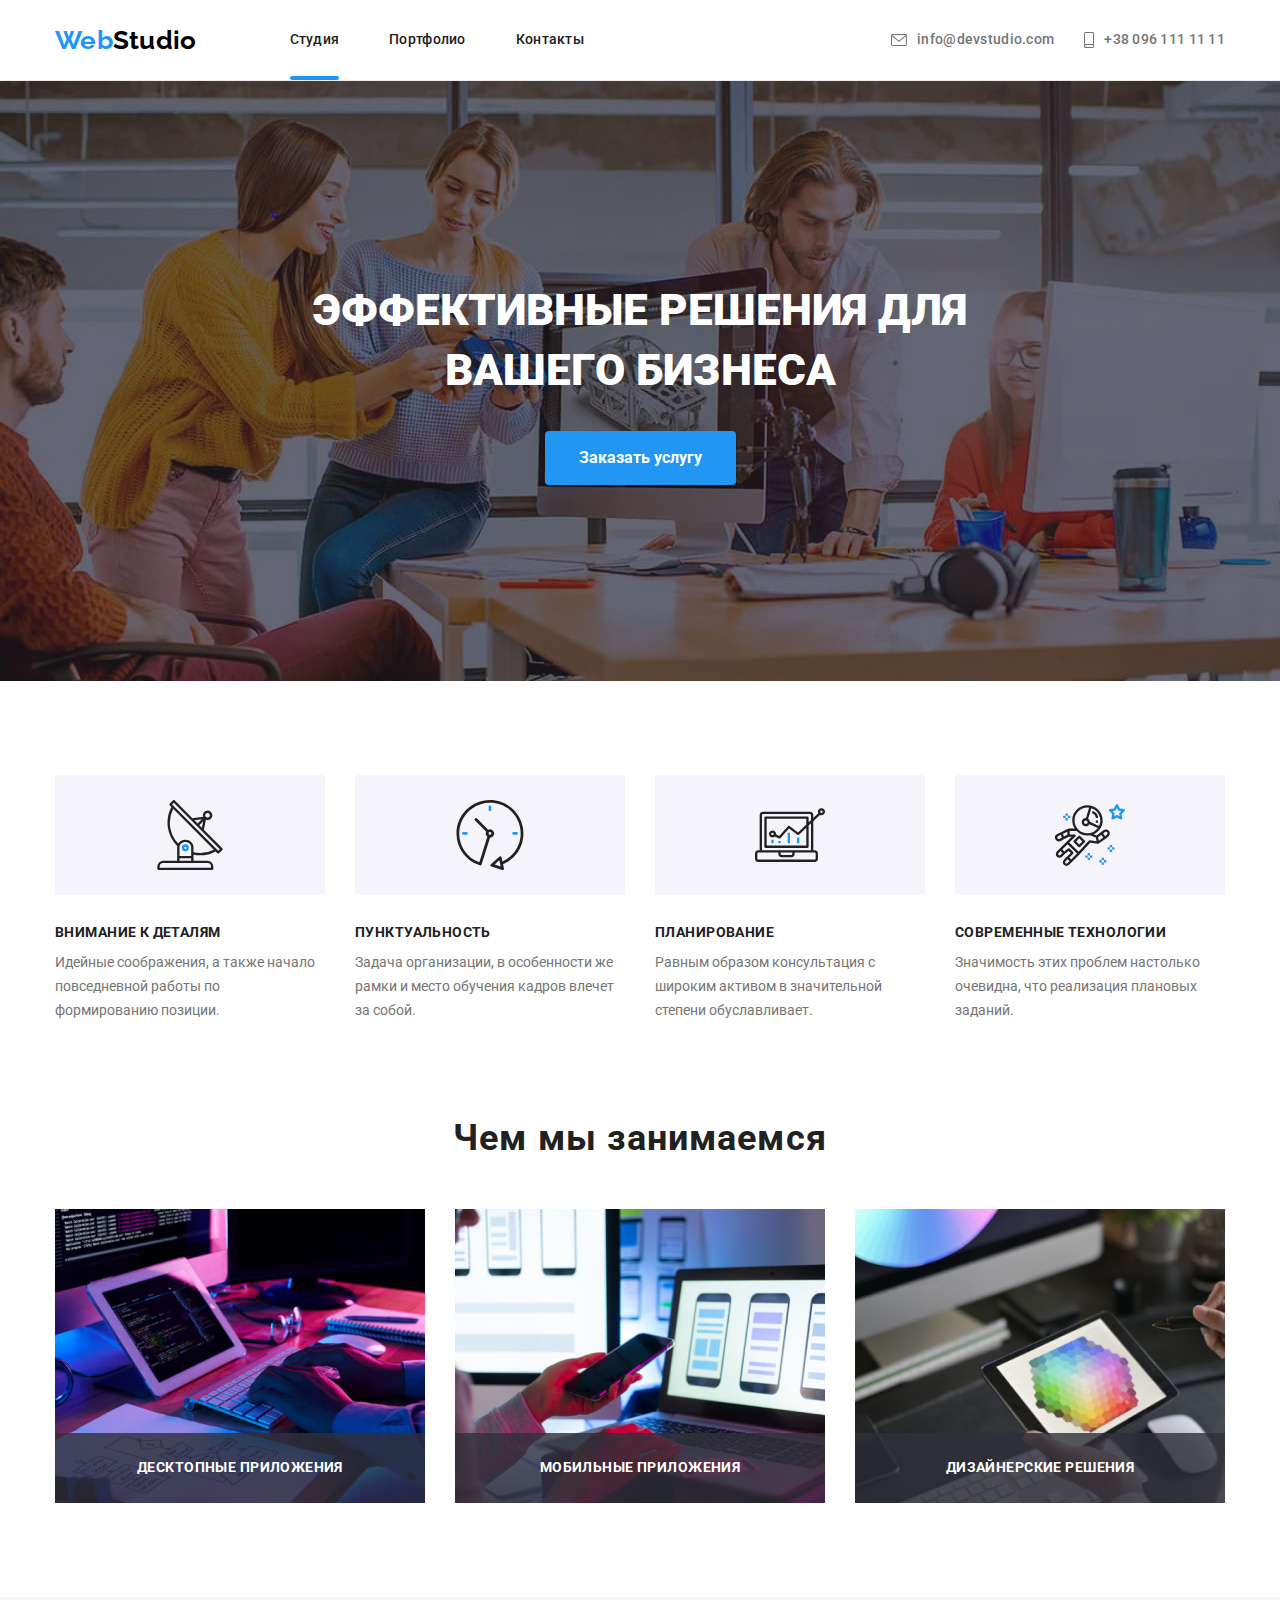
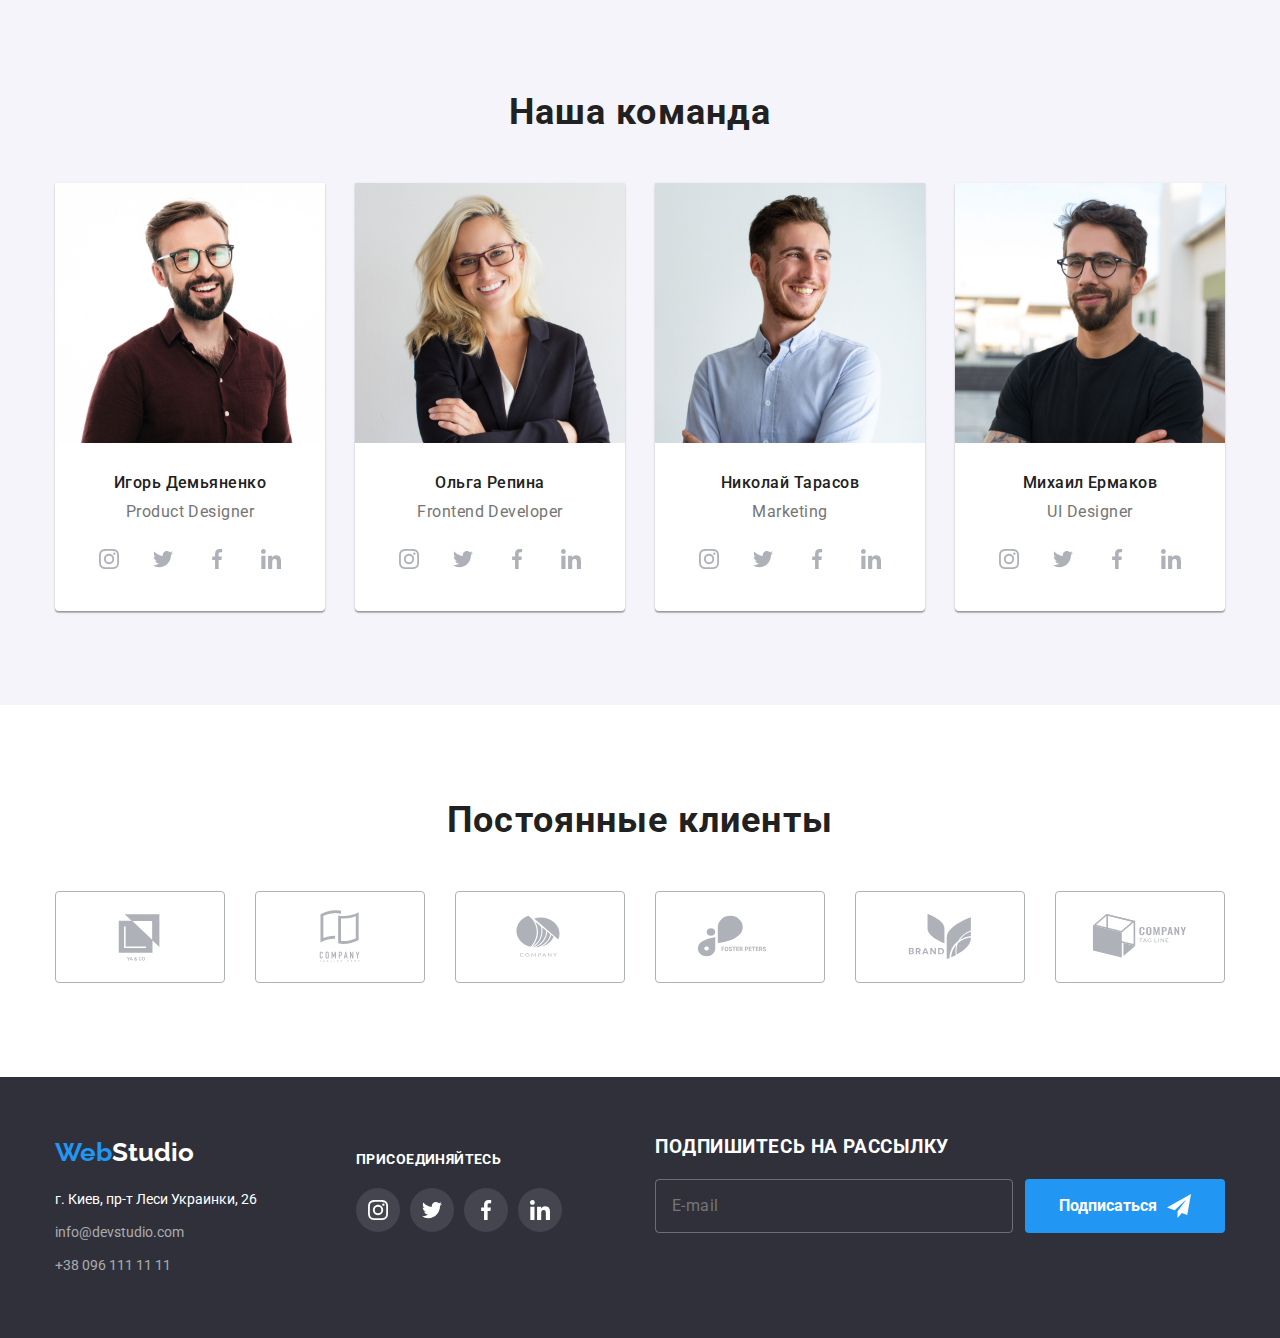
==== commit 4c0120cf: "fix" ====
--- a/index.html
+++ b/index.html
@@ -58,7 +58,7 @@
     <main>
         <!-- section hero -->
         <section class="hero overlay section">
-            <div class="hero__container ">
+            <div class="hero__container container">
                 <h1 class="hero__title">Эффективные решения для вашего бизнеса</h1>
                 <button type="button" class="primary-button  button" data-modal-open>Заказать услугу</button>
 
--- a/css/main.min.css
+++ b/css/main.min.css
@@ -1 +1 @@
-:root{--logo-text-font: "Raleway", sans-serif;--primary-font: "Roboto", sans-serif;--primary-letter-spacing: 0.03em;--portfolio-bgc-hover: rgba(33, 150, 243, 0.9);--nohover-navlink-color: #212121;--hover-cont-link: #2196f3;--primary-text-color: #757575;--communication-color: rgba(255, 255, 255, 0.6);--button-text-color: #ffffff;--title-text-color: #212121;--accent-bg-color: #ffffff;--hero-bg-color: #c4c4c4;--team-section-bgcolor: #f5f4fa;--team-social-link: #afb1b8;--team-social-link-hover: #ffffff;--team-soc-bg-hover: #2196f3;--customers-color: #afb1b8;--customers-hover-color: #2196f3;--footer-title: #ffffff;--fsocial-icon-color: #ffffff;--fsocial-link-hover: #2196f3;--text-color-white: #ffffff;--social-link-fill: #ffffff;--fsocial-link-fill: #ffffff;--backdrop-bgc: rgba(0, 0, 0, 0.2);--white-bgc: #ffffff;--blue-bgc: #2196f3;--form-order-focus-fill: #2196f3;--border-form-color: #2196f3;--card-set-gap: 30px;--animation-transition: 250ms cubic-bezier(0.4, 0, 0.2, 1)}h1,h2,h3,h4,h5,h6,p,ul{margin:0;padding:0}img{display:block;max-width:100%}body{background-color:var(--accent-bg-color);font-family:var(--primary-font);color:var(--primary-text-color)}a{text-decoration:none}ul,li{list-style:none}input,textarea{outline:none}.title-section{font-weight:700;font-size:36px;line-height:1.17;text-align:center;letter-spacing:var(--primary-letter-spacing)}.button{font-family:inherit;cursor:pointer;border-color:rgba(0,0,0,0);border-radius:4px;color:var(--button-text-color);background-color:var(--blue-bgc)}.container{width:1200px;margin:0 auto;padding-left:15px;padding-right:15px}.section{padding-top:94px;padding-bottom:94px}.visually-hidden{position:absolute;width:1px;height:1px;margin:-1px;border:0;padding:0;white-space:nowrap;-webkit-clip-path:inset(100%);clip-path:inset(100%);clip:rect(0 0 0 0);overflow:hidden}.nav__link--current:visited{color:var(--hover-cont-link)}.head-site{font-weight:500;font-size:14px;line-height:1.14;letter-spacing:.02em;border-bottom:1px solid #ececec}.head-site__container{min-height:80px;display:-webkit-box;display:-ms-flexbox;display:flex;-webkit-box-pack:justify;-ms-flex-pack:justify;justify-content:space-between;-webkit-box-align:center;-ms-flex-align:center;align-items:center}.nav{display:-webkit-box;display:-ms-flexbox;display:flex;-webkit-box-align:center;-ms-flex-align:center;align-items:center}.nav__list{display:-webkit-box;display:-ms-flexbox;display:flex;margin-left:93px}.nav__list .nav__item+.nav__item{margin-left:50px}.nav__link{display:block;padding-top:32px;padding-bottom:32px;font-weight:500;font-size:14px;line-height:1.14;letter-spacing:.02em;color:var(--nohover-navlink-color);-webkit-transition:color var(--animation-transition);transition:color var(--animation-transition)}.nav__link:hover,.nav__link:focus{color:var(--hover-cont-link)}.nav__link.nav__link--current:after{position:absolute;content:"";display:block;left:0;bottom:0;width:100%;height:4px;background-color:var(--hover-cont-link);border-radius:2px}.nav__item,.connect__item{position:relative}.connect{display:-webkit-box;display:-ms-flexbox;display:flex}.connect .connect__item+.connect__item{margin-left:30px}.connect__link{display:-webkit-box;display:-ms-flexbox;display:flex;-webkit-box-align:center;-ms-flex-align:center;align-items:center;padding-top:32px;padding-bottom:32px;color:var(--primary-text-color);-webkit-transition:color var(--animation-transition);transition:color var(--animation-transition)}.connect__link:hover,.connect__link:focus{color:var(--hover-cont-link)}.connect__item--email,.connect__item--smart{fill:currentColor;margin-right:10px}.footer{background-color:#2f303a;padding-top:60px;padding-bottom:60px}.footer .container{display:-webkit-box;display:-ms-flexbox;display:flex}.address{font-style:normal;font-size:14px;line-height:1.71;color:#fff;margin-top:20px}.address-color{color:#fff;-webkit-transition:color var(--animation-transition);transition:color var(--animation-transition)}.address-color:hover,.address-color:focus{color:var(--hover-cont-link)}.footer-item+.footer-item{margin-top:9px}.footer-contacts{color:var(--communication-color);-webkit-transition:color var(--animation-transition);transition:color var(--animation-transition)}.footer-contacts:hover,.footer-contacts:focus{color:var(--hover-cont-link)}.primary-fsection{min-width:231px}.second-fsection{margin-left:70px;padding-top:15px}.footer-title{font-family:var(--primary-font);font-weight:700;font-size:14px;line-height:1.14;letter-spacing:var(--primary-letter-spacing);text-transform:uppercase;color:var(--footer-title);margin-bottom:20px}.footer-social{display:-webkit-box;display:-ms-flexbox;display:flex}.fsocial-list:nth-child(n+2){margin-left:10px}.fsocial-link{display:-webkit-box;display:-ms-flexbox;display:flex;-webkit-box-align:center;-ms-flex-align:center;align-items:center;-webkit-box-pack:center;-ms-flex-pack:center;justify-content:center;width:44px;height:44px;border-radius:50%;background:rgba(255,255,255,.1);-webkit-transition:background var(--animation-transition);transition:background var(--animation-transition)}.fsocial-link:hover,.fsocial-link:focus{background:var(--fsocial-link-hover)}.fsocial-icon{fill:var(--fsocial-icon-color)}.container-subscription{margin-left:93px}.form-title{margin-bottom:20px;text-transform:uppercase;letter-spacing:var(--primary-letter-spacing);color:var(--text-color-white)}.footer-form{display:-webkit-box;display:-ms-flexbox;display:flex}.footer-email-input{font-weight:400;font-size:16px;line-height:1.25;display:-webkit-box;display:-ms-flexbox;display:flex;-webkit-box-align:center;-ms-flex-align:center;align-items:center;letter-spacing:.03em;color:rgba(255,255,255,.6);width:358px;padding-left:16px;background-color:rgba(0,0,0,0);border:1px solid rgba(255,255,255,.3);border-radius:4px}.footer-btn-subscrib{display:-webkit-box;display:-ms-flexbox;display:flex;-webkit-box-pack:center;-ms-flex-pack:center;justify-content:center;-webkit-box-align:center;-ms-flex-align:center;align-items:center;padding-top:10px;padding-bottom:10px;margin-left:12px;min-width:200px;font-weight:700;font-size:16px;line-height:1.88;color:var(--button-text-color);background-color:var(--blue-bgc)}.form-title{margin-bottom:20px;text-transform:uppercase;letter-spacing:var(--primary-letter-spacing);color:var(--text-color-white)}.footer-form{display:-webkit-box;display:-ms-flexbox;display:flex}.footer-email-input{font-weight:400;font-size:16px;line-height:1.25;display:-webkit-box;display:-ms-flexbox;display:flex;-webkit-box-align:center;-ms-flex-align:center;align-items:center;letter-spacing:.03em;color:rgba(255,255,255,.6);width:358px;padding-left:16px;background-color:rgba(0,0,0,0);border:1px solid rgba(255,255,255,.3);border-radius:4px}.icon-subscribe{margin-left:10px;fill:var(--fsocial-link-fill)}.logo{font-family:var(--logo-text-font);font-weight:700;font-size:26px;line-height:1.19}.head-site__logo--web,.footer__logo--web{color:#2196f3}.head-site__logo{color:#000}.footer__logo{color:#fff}.hero{margin:0 auto;max-height:600px;max-width:1600px;padding-top:200px;padding-bottom:200px}.hero.overlay{background-position:center;background-size:cover;background-repeat:no-repeat;background-image:-webkit-gradient(linear, left top, right top, from(rgba(47, 48, 58, 0.4)), to(rgba(47, 48, 58, 0.4))),url(../images/Hero.jpg);background-image:linear-gradient(to right, rgba(47, 48, 58, 0.4), rgba(47, 48, 58, 0.4)),url(../images/Hero.jpg);background-color:var(--hero-bg-color)}.hero .hero__container{width:696px;text-align:center}.hero__title{text-transform:uppercase;font-weight:900;font-size:44px;line-height:1.36;color:#fff}.primary-button{padding:10px 32px;margin-left:auto;margin-right:auto;margin-top:30px;background:#2196f3;font-weight:700;font-size:16px;line-height:1.9;color:var(--button-text-color);-webkit-box-shadow:0px 3px 1px rgba(0,0,0,.1),0px 1px 2px rgba(0,0,0,.08),0px 2px 2px rgba(0,0,0,.12);box-shadow:0px 3px 1px rgba(0,0,0,.1),0px 1px 2px rgba(0,0,0,.08),0px 2px 2px rgba(0,0,0,.12);-webkit-transition:background var(--animation-transition);transition:background var(--animation-transition)}.primary-button:hover,.primary-button:focus{background:#188ce8}.backdrop{position:fixed;top:0;left:0;width:100%;height:100%;z-index:5;-webkit-transition:opacity var(--animation-transition),visibility var(--animation-transition);transition:opacity var(--animation-transition),visibility var(--animation-transition);background-color:var(--backdrop-bgc)}.backdrop.is-hidden{opacity:0;pointer-events:none;visibility:hidden}.modal-order{position:absolute;top:50%;left:50%;-webkit-transform:translate(-50%, -50%);transform:translate(-50%, -50%);min-width:528px;min-height:581px;padding:40px;background-color:var(--white-bgc);-webkit-box-shadow:0px 1px 3px rgba(0,0,0,.12),0px 1px 1px rgba(0,0,0,.14),0px 2px 1px rgba(0,0,0,.2);box-shadow:0px 1px 3px rgba(0,0,0,.12),0px 1px 1px rgba(0,0,0,.14),0px 2px 1px rgba(0,0,0,.2);border-radius:4px}.btn-close-modal{position:absolute;top:8px;right:8px;display:-webkit-box;display:-ms-flexbox;display:flex;-webkit-box-align:center;-ms-flex-align:center;align-items:center;-webkit-box-pack:center;-ms-flex-pack:center;justify-content:center;width:30px;height:30px;border:1px solid rgba(0,0,0,.1);border-radius:50%;background:rgba(0,0,0,0);cursor:pointer;fill:#000;-webkit-transition:fill var(--animation-transition);transition:fill var(--animation-transition)}.btn-close-modal:hover,.btn-close-modal:focus{fill:var(--form-order-focus-fill)}.form-modal-order{display:-webkit-box;display:-ms-flexbox;display:flex;-webkit-box-orient:vertical;-webkit-box-direction:normal;-ms-flex-direction:column;flex-direction:column}.title-form{margin-bottom:12px;font-weight:bold;font-size:20px;line-height:1.15;text-align:center;letter-spacing:var(--primary-letter-spacing);color:var(--title-text-color)}.comment-box{margin-bottom:20px}.form-field{position:relative;margin-bottom:10px}.svg-form{position:absolute;top:52%;left:12px;-webkit-transform:translateY(-50%);transform:translateY(-50%);-webkit-transition:fill var(--animation-transition);transition:fill var(--animation-transition)}.input-form-order{padding-top:11px;padding-right:12px;padding-bottom:11px;padding-left:12px;width:100%;border:1px solid rgba(33,33,33,.2);border-radius:4px;-webkit-transition:border var(--animation-transition);transition:border var(--animation-transition)}.input-form-order:not(:last-child){padding-left:42px}.input-form-order:focus{border:1px solid #2196f3}.input-form-order:focus~.svg-form{fill:var(--form-order-focus-fill)}.name-input-order{display:block;text-align:start;margin-bottom:4px;font-weight:400;font-size:12px;line-height:1.17;letter-spacing:.01em}.text-checkbox-order{display:-webkit-box;display:-ms-flexbox;display:flex;-webkit-box-pack:center;-ms-flex-pack:center;justify-content:center;-webkit-box-align:center;-ms-flex-align:center;align-items:center;margin-left:12px;margin-right:12px;margin-bottom:30px;font-weight:400;font-size:14px;line-height:1.71;letter-spacing:var(--primary-letter-spacing)}.checkbox-policy{-webkit-appearance:none;-moz-appearance:none;appearance:none;position:absolute}.checkbox-policy:checked+.svg-checkbox{border-color:rgba(0,0,0,0);background-color:var(--blue-bgc);background-image:url(../images/icon-check.svg);background-size:contain;background-origin:border-box}.checkbox-policy:focus+.svg-checkbox{border-color:var(--blue-bgc)}.svg-checkbox{display:inline-block;width:16px;height:15px;border:2px solid #212121;border-radius:4px;margin-right:7px;-webkit-transition:border-color var(--animation-transition),background-color var(--animation-transition),background-image var(--animation-transition);transition:border-color var(--animation-transition),background-color var(--animation-transition),background-image var(--animation-transition)}.link-policy{text-decoration:underline;color:var(--hover-cont-link)}.btn-modal-form-order{width:200px;padding-top:10px;padding-right:55px;padding-bottom:10px;padding-left:55px;margin-right:auto;margin-left:auto;font-weight:700;font-size:16px;line-height:1.89;-webkit-transition:background-color var(--animation-transition);transition:background-color var(--animation-transition)}.btn-modal-form-order:hover,.btn-modal-form-order:focus{background-color:#188ce8}.filter{display:-webkit-box;display:-ms-flexbox;display:flex;-webkit-box-align:center;-ms-flex-align:center;align-items:center;-webkit-box-pack:center;-ms-flex-pack:center;justify-content:center;margin-bottom:50px}.filter__item+.filter__item{margin-left:8px}.filter__button{font-weight:500;font-size:16px;line-height:1.63;text-align:center;letter-spacing:var(--primary-letter-spacing);color:var(--title-text-color);background-color:#f5f4fa;padding:6px 22px;-webkit-transition:background-color var(--animation-transition),color var(--animation-transition),-webkit-box-shadow var(--animation-transition);transition:background-color var(--animation-transition),color var(--animation-transition),-webkit-box-shadow var(--animation-transition);transition:box-shadow var(--animation-transition),background-color var(--animation-transition),color var(--animation-transition);transition:box-shadow var(--animation-transition),background-color var(--animation-transition),color var(--animation-transition),-webkit-box-shadow var(--animation-transition)}.filter__button:hover,.filter__button:focus{color:var(--button-text-color);background-color:#2196f3;-webkit-box-shadow:0px 3px 1px rgba(0,0,0,.1),0px 1px 2px rgba(0,0,0,.08),0px 2px 2px rgba(0,0,0,.12);box-shadow:0px 3px 1px rgba(0,0,0,.1),0px 1px 2px rgba(0,0,0,.08),0px 2px 2px rgba(0,0,0,.12)}.filter__button--current{color:var(--button-text-color);background-color:#2196f3}.port-list{display:-webkit-box;display:-ms-flexbox;display:flex;-ms-flex-wrap:wrap;flex-wrap:wrap;margin-left:calc(-1*var(--card-set-gap));margin-bottom:calc(-1*var(--card-set-gap))}.port-link{margin-left:var(--card-set-gap);margin-bottom:var(--card-set-gap);-ms-flex-preferred-size:calc(33.3333333333% - var(--card-set-gap));flex-basis:calc(33.3333333333% - var(--card-set-gap));cursor:pointer;display:block;-webkit-transition:-webkit-box-shadow var(--animation-transition);transition:-webkit-box-shadow var(--animation-transition);transition:box-shadow var(--animation-transition);transition:box-shadow var(--animation-transition), -webkit-box-shadow var(--animation-transition)}.port-link:hover,.port-link:focus{-webkit-box-shadow:0px 1px 1px rgba(0,0,0,.12),0px 4px 4px rgba(0,0,0,.06),1px 4px 6px rgba(0,0,0,.16);box-shadow:0px 1px 1px rgba(0,0,0,.12),0px 4px 4px rgba(0,0,0,.06),1px 4px 6px rgba(0,0,0,.16)}.port-link:hover .port-text-item,.port-link:focus .port-text-item{opacity:1;-webkit-transform:translateY(0);transform:translateY(0)}.port-title{font-weight:700;font-size:18px;line-height:2;letter-spacing:.06em;color:var(--title-text-color)}.port-text{margin-top:4px;font-size:16px;line-height:1.88;letter-spacing:var(--primary-letter-spacing);color:var(--primary-text-color)}.port-wraper{border-right:1px solid #eee;border-bottom:1px solid #eee;border-left:1px solid #eee;padding:20px 24px}.port-text-position{position:relative;overflow:hidden}.port-text-item{display:block;width:100%;height:100%;overflow:auto;padding-top:63px;padding-right:24px;padding-bottom:63px;padding-left:24px;position:absolute;top:0;left:0;-webkit-transform:translateY(100%);transform:translateY(100%);-webkit-transition:opacity var(--animation-transition),-webkit-transform var(--animation-transition);transition:opacity var(--animation-transition),-webkit-transform var(--animation-transition);transition:transform var(--animation-transition),opacity var(--animation-transition);transition:transform var(--animation-transition),opacity var(--animation-transition),-webkit-transform var(--animation-transition);background-color:var(--portfolio-bgc-hover);font-size:18px;line-height:1.56;letter-spacing:var(--primary-letter-spacing);color:var(--text-color-white);opacity:0}.about{padding-bottom:0px}.about__list{display:-webkit-box;display:-ms-flexbox;display:flex}.about__item{width:270px}.about__item+.about__item{margin-left:30px}.about__svg{display:-webkit-box;display:-ms-flexbox;display:flex;min-width:270px;min-height:120px;-webkit-box-pack:center;-ms-flex-pack:center;justify-content:center;-webkit-box-align:center;-ms-flex-align:center;align-items:center;background-color:#f5f4fa;margin-bottom:30px}.about__title{font-weight:700;font-size:14px;line-height:1.14;letter-spacing:var(--primary-letter-spacing);text-transform:uppercase;color:var(--title-text-color);margin-bottom:10px}.about__text{font-size:14px;line-height:1.71}.service__title{color:var(--title-text-color);margin-bottom:50px}.service__list{display:-webkit-box;display:-ms-flexbox;display:flex}.service__item+.service__item{margin-left:30px}.service__card{position:relative}.servise__text-position{position:absolute;left:0;bottom:0;display:-webkit-box;display:-ms-flexbox;display:flex;width:100%;padding-top:27px;padding-bottom:27px;-webkit-box-pack:center;-ms-flex-pack:center;justify-content:center;-webkit-box-align:center;-ms-flex-align:center;align-items:center;color:#fff;background-color:rgba(47,48,58,.8)}.servise__text{font-weight:700;font-size:14px;line-height:1.14;text-align:center;letter-spacing:var(--primary-letter-spacing);text-transform:uppercase}.team{text-align:center;background-color:var(--team-section-bgcolor)}.team-title{margin-bottom:50px;color:var(--title-text-color)}.team-list{display:-webkit-box;display:-ms-flexbox;display:flex}.team-item{background:#fff;-webkit-box-shadow:0px 1px 3px rgba(0,0,0,.12),0px 1px 1px rgba(0,0,0,.14),0px 2px 1px rgba(0,0,0,.2);box-shadow:0px 1px 3px rgba(0,0,0,.12),0px 1px 1px rgba(0,0,0,.14),0px 2px 1px rgba(0,0,0,.2);border-radius:0px 0px 4px 4px}.team-item+.team-item{margin-left:30px}.team-wraper{padding-top:30px;padding-bottom:30px}.team-name{font-weight:500;font-size:16px;line-height:1.19;letter-spacing:var(--primary-letter-spacing);color:var(--title-text-color)}.team-prof{font-size:16px;line-height:1.19;text-align:center;letter-spacing:var(--primary-letter-spacing);margin-top:10px}.team-icon{display:-webkit-box;display:-ms-flexbox;display:flex;-webkit-box-pack:center;-ms-flex-pack:center;justify-content:center;margin-top:16px}.icon-list:nth-child(n+2){margin-left:10px}.team-link{display:-webkit-box;display:-ms-flexbox;display:flex;-webkit-box-align:center;-ms-flex-align:center;align-items:center;-webkit-box-pack:center;-ms-flex-pack:center;justify-content:center;width:44px;height:44px;border-radius:50%;color:var(--team-social-link);-webkit-transition:color var(--animation-transition),background var(--animation-transition);transition:color var(--animation-transition),background var(--animation-transition)}.team-link:hover,.team-link:focus{background-color:var(--team-soc-bg-hover);color:var(--team-social-link-hover)}.team-social-icon{fill:currentColor}.customers__title{margin-bottom:50px;color:var(--title-text-color)}.customers__list{display:-webkit-box;display:-ms-flexbox;display:flex}.customers__item:nth-child(n+2){margin-left:var(--card-set-gap)}.customers__link{display:-webkit-box;display:-ms-flexbox;display:flex;-webkit-box-align:center;-ms-flex-align:center;align-items:center;-webkit-box-pack:center;-ms-flex-pack:center;justify-content:center;width:170px;height:92px;border:1px solid var(--customers-color);border-radius:4px;color:var(--customers-color);-webkit-transition:color var(--animation-transition),border var(--animation-transition);transition:color var(--animation-transition),border var(--animation-transition)}.customers__link:hover,.customers__link:focus{border:1px solid var(--customers-hover-color);color:var(--customers-hover-color)}.customers__svg{width:106px;height:60px;fill:currentColor}/*# sourceMappingURL=main.min.css.map */+:root{--logo-text-font: "Raleway", sans-serif;--primary-font: "Roboto", sans-serif;--primary-letter-spacing: 0.03em;--portfolio-bgc-hover: rgba(33, 150, 243, 0.9);--nohover-navlink-color: #212121;--hover-cont-link: #2196f3;--primary-text-color: #757575;--communication-color: rgba(255, 255, 255, 0.6);--button-text-color: #ffffff;--title-text-color: #212121;--accent-bg-color: #ffffff;--hero-bg-color: #c4c4c4;--team-section-bgcolor: #f5f4fa;--team-social-link: #afb1b8;--team-social-link-hover: #ffffff;--team-soc-bg-hover: #2196f3;--customers-color: #afb1b8;--customers-hover-color: #2196f3;--footer-title: #ffffff;--fsocial-icon-color: #ffffff;--fsocial-link-hover: #2196f3;--text-color-white: #ffffff;--social-link-fill: #ffffff;--fsocial-link-fill: #ffffff;--backdrop-bgc: rgba(0, 0, 0, 0.2);--white-bgc: #ffffff;--blue-bgc: #2196f3;--form-order-focus-fill: #2196f3;--border-form-color: #2196f3;--card-set-gap: 30px;--animation-transition: 250ms cubic-bezier(0.4, 0, 0.2, 1)}h1,h2,h3,h4,h5,h6,p,ul{margin:0;padding:0}img{display:block;max-width:100%}body{background-color:var(--accent-bg-color);font-family:var(--primary-font);color:var(--primary-text-color)}a{text-decoration:none}ul,li{list-style:none}input,textarea{outline:none}.title-section{font-weight:700;font-size:36px;line-height:1.17;text-align:center;letter-spacing:var(--primary-letter-spacing)}.button{font-family:inherit;cursor:pointer;border-color:rgba(0,0,0,0);border-radius:4px;color:var(--button-text-color);background-color:var(--blue-bgc)}.container{width:1200px;margin:0 auto;padding-left:15px;padding-right:15px}.section{padding-top:94px;padding-bottom:94px}.visually-hidden{position:absolute;width:1px;height:1px;margin:-1px;border:0;padding:0;white-space:nowrap;-webkit-clip-path:inset(100%);clip-path:inset(100%);clip:rect(0 0 0 0);overflow:hidden}.nav__link--current:visited{color:var(--hover-cont-link)}.head-site{font-weight:500;font-size:14px;line-height:1.14;letter-spacing:.02em;border-bottom:1px solid #ececec}.head-site__container{min-height:80px;display:-webkit-box;display:-ms-flexbox;display:flex;-webkit-box-pack:justify;-ms-flex-pack:justify;justify-content:space-between;-webkit-box-align:center;-ms-flex-align:center;align-items:center}.nav{display:-webkit-box;display:-ms-flexbox;display:flex;-webkit-box-align:center;-ms-flex-align:center;align-items:center}.nav__list{display:-webkit-box;display:-ms-flexbox;display:flex;margin-left:93px}.nav__list .nav__item+.nav__item{margin-left:50px}.nav__link{display:block;padding-top:32px;padding-bottom:32px;font-weight:500;font-size:14px;line-height:1.14;letter-spacing:.02em;color:var(--nohover-navlink-color);-webkit-transition:color var(--animation-transition);transition:color var(--animation-transition)}.nav__link:hover,.nav__link:focus{color:var(--hover-cont-link)}.nav__link.nav__link--current:after{position:absolute;content:"";display:block;left:0;bottom:0;width:100%;height:4px;background-color:var(--hover-cont-link);border-radius:2px}.nav__item,.connect__item{position:relative}.connect{display:-webkit-box;display:-ms-flexbox;display:flex}.connect .connect__item+.connect__item{margin-left:30px}.connect__link{display:-webkit-box;display:-ms-flexbox;display:flex;-webkit-box-align:center;-ms-flex-align:center;align-items:center;padding-top:32px;padding-bottom:32px;color:var(--primary-text-color);-webkit-transition:color var(--animation-transition);transition:color var(--animation-transition)}.connect__link:hover,.connect__link:focus{color:var(--hover-cont-link)}.connect__item--email,.connect__item--smart{fill:currentColor;margin-right:10px}.footer{background-color:#2f303a;padding-top:60px;padding-bottom:60px}.footer .container{display:-webkit-box;display:-ms-flexbox;display:flex}.address{font-style:normal;font-size:14px;line-height:1.71;color:#fff;margin-top:20px}.address-color{color:#fff;-webkit-transition:color var(--animation-transition);transition:color var(--animation-transition)}.address-color:hover,.address-color:focus{color:var(--hover-cont-link)}.footer-item+.footer-item{margin-top:9px}.footer-contacts{color:var(--communication-color);-webkit-transition:color var(--animation-transition);transition:color var(--animation-transition)}.footer-contacts:hover,.footer-contacts:focus{color:var(--hover-cont-link)}.primary-fsection{min-width:231px}.second-fsection{margin-left:70px;padding-top:15px}.footer-title{font-family:var(--primary-font);font-weight:700;font-size:14px;line-height:1.14;letter-spacing:var(--primary-letter-spacing);text-transform:uppercase;color:var(--footer-title);margin-bottom:20px}.footer-social{display:-webkit-box;display:-ms-flexbox;display:flex}.fsocial-list:nth-child(n+2){margin-left:10px}.fsocial-link{display:-webkit-box;display:-ms-flexbox;display:flex;-webkit-box-align:center;-ms-flex-align:center;align-items:center;-webkit-box-pack:center;-ms-flex-pack:center;justify-content:center;width:44px;height:44px;border-radius:50%;background:rgba(255,255,255,.1);-webkit-transition:background var(--animation-transition);transition:background var(--animation-transition)}.fsocial-link:hover,.fsocial-link:focus{background:var(--fsocial-link-hover)}.fsocial-icon{fill:var(--fsocial-icon-color)}.container-subscription{margin-left:93px}.form-title{margin-bottom:20px;text-transform:uppercase;letter-spacing:var(--primary-letter-spacing);color:var(--text-color-white)}.footer-form{display:-webkit-box;display:-ms-flexbox;display:flex}.footer-email-input{font-weight:400;font-size:16px;line-height:1.25;display:-webkit-box;display:-ms-flexbox;display:flex;-webkit-box-align:center;-ms-flex-align:center;align-items:center;letter-spacing:.03em;color:rgba(255,255,255,.6);width:358px;padding-left:16px;background-color:rgba(0,0,0,0);border:1px solid rgba(255,255,255,.3);border-radius:4px}.footer-btn-subscrib{display:-webkit-box;display:-ms-flexbox;display:flex;-webkit-box-pack:center;-ms-flex-pack:center;justify-content:center;-webkit-box-align:center;-ms-flex-align:center;align-items:center;padding-top:10px;padding-bottom:10px;margin-left:12px;min-width:200px;font-weight:700;font-size:16px;line-height:1.88;color:var(--button-text-color);background-color:var(--blue-bgc)}.form-title{margin-bottom:20px;text-transform:uppercase;letter-spacing:var(--primary-letter-spacing);color:var(--text-color-white)}.footer-form{display:-webkit-box;display:-ms-flexbox;display:flex}.footer-email-input{font-weight:400;font-size:16px;line-height:1.25;display:-webkit-box;display:-ms-flexbox;display:flex;-webkit-box-align:center;-ms-flex-align:center;align-items:center;letter-spacing:.03em;color:rgba(255,255,255,.6);width:358px;padding-left:16px;background-color:rgba(0,0,0,0);border:1px solid rgba(255,255,255,.3);border-radius:4px}.icon-subscribe{margin-left:10px;fill:var(--fsocial-link-fill)}.logo{font-family:var(--logo-text-font);font-weight:700;font-size:26px;line-height:1.19}.head-site__logo--web,.footer__logo--web{color:#2196f3}.head-site__logo{color:#000}.footer__logo{color:#fff}.hero{margin:0 auto;max-height:600px;max-width:1600px;padding-top:200px;padding-bottom:200px}.hero.overlay{background-position:center;background-size:cover;background-repeat:no-repeat;background-image:-webkit-gradient(linear, left top, right top, from(rgba(47, 48, 58, 0.4)), to(rgba(47, 48, 58, 0.4))),url(../images/Hero.jpg);background-image:linear-gradient(to right, rgba(47, 48, 58, 0.4), rgba(47, 48, 58, 0.4)),url(../images/Hero.jpg);background-color:var(--hero-bg-color)}.hero__container{width:696px;text-align:center}.hero__title{text-transform:uppercase;font-weight:900;font-size:44px;line-height:1.36;color:#fff}.primary-button{padding:10px 32px;margin-left:auto;margin-right:auto;margin-top:30px;background:#2196f3;font-weight:700;font-size:16px;line-height:1.9;color:var(--button-text-color);-webkit-box-shadow:0px 3px 1px rgba(0,0,0,.1),0px 1px 2px rgba(0,0,0,.08),0px 2px 2px rgba(0,0,0,.12);box-shadow:0px 3px 1px rgba(0,0,0,.1),0px 1px 2px rgba(0,0,0,.08),0px 2px 2px rgba(0,0,0,.12);-webkit-transition:background var(--animation-transition);transition:background var(--animation-transition)}.primary-button:hover,.primary-button:focus{background:#188ce8}.backdrop{position:fixed;top:0;left:0;width:100%;height:100%;z-index:5;-webkit-transition:opacity var(--animation-transition),visibility var(--animation-transition);transition:opacity var(--animation-transition),visibility var(--animation-transition);background-color:var(--backdrop-bgc)}.backdrop.is-hidden{opacity:0;pointer-events:none;visibility:hidden}.modal-order{position:absolute;top:50%;left:50%;-webkit-transform:translate(-50%, -50%);transform:translate(-50%, -50%);min-width:528px;min-height:581px;padding:40px;background-color:var(--white-bgc);-webkit-box-shadow:0px 1px 3px rgba(0,0,0,.12),0px 1px 1px rgba(0,0,0,.14),0px 2px 1px rgba(0,0,0,.2);box-shadow:0px 1px 3px rgba(0,0,0,.12),0px 1px 1px rgba(0,0,0,.14),0px 2px 1px rgba(0,0,0,.2);border-radius:4px}.btn-close-modal{position:absolute;top:8px;right:8px;display:-webkit-box;display:-ms-flexbox;display:flex;-webkit-box-align:center;-ms-flex-align:center;align-items:center;-webkit-box-pack:center;-ms-flex-pack:center;justify-content:center;width:30px;height:30px;border:1px solid rgba(0,0,0,.1);border-radius:50%;background:rgba(0,0,0,0);cursor:pointer;fill:#000;-webkit-transition:fill var(--animation-transition);transition:fill var(--animation-transition)}.btn-close-modal:hover,.btn-close-modal:focus{fill:var(--form-order-focus-fill)}.form-modal-order{display:-webkit-box;display:-ms-flexbox;display:flex;-webkit-box-orient:vertical;-webkit-box-direction:normal;-ms-flex-direction:column;flex-direction:column}.title-form{margin-bottom:12px;font-weight:bold;font-size:20px;line-height:1.15;text-align:center;letter-spacing:var(--primary-letter-spacing);color:var(--title-text-color)}.comment-box{margin-bottom:20px}.form-field{position:relative;margin-bottom:10px}.svg-form{position:absolute;top:52%;left:12px;-webkit-transform:translateY(-50%);transform:translateY(-50%);-webkit-transition:fill var(--animation-transition);transition:fill var(--animation-transition)}.input-form-order{padding-top:11px;padding-right:12px;padding-bottom:11px;padding-left:12px;width:100%;border:1px solid rgba(33,33,33,.2);border-radius:4px;-webkit-transition:border var(--animation-transition);transition:border var(--animation-transition)}.input-form-order:not(:last-child){padding-left:42px}.input-form-order:focus{border:1px solid #2196f3}.input-form-order:focus~.svg-form{fill:var(--form-order-focus-fill)}.name-input-order{display:block;text-align:start;margin-bottom:4px;font-weight:400;font-size:12px;line-height:1.17;letter-spacing:.01em}.text-checkbox-order{display:-webkit-box;display:-ms-flexbox;display:flex;-webkit-box-pack:center;-ms-flex-pack:center;justify-content:center;-webkit-box-align:center;-ms-flex-align:center;align-items:center;margin-left:12px;margin-right:12px;margin-bottom:30px;font-weight:400;font-size:14px;line-height:1.71;letter-spacing:var(--primary-letter-spacing)}.checkbox-policy{-webkit-appearance:none;-moz-appearance:none;appearance:none;position:absolute}.checkbox-policy:checked+.svg-checkbox{border-color:rgba(0,0,0,0);background-color:var(--blue-bgc);background-image:url(../images/icon-check.svg);background-size:contain;background-origin:border-box}.checkbox-policy:focus+.svg-checkbox{border-color:var(--blue-bgc)}.svg-checkbox{display:inline-block;width:16px;height:15px;border:2px solid #212121;border-radius:4px;margin-right:7px;-webkit-transition:border-color var(--animation-transition),background-color var(--animation-transition),background-image var(--animation-transition);transition:border-color var(--animation-transition),background-color var(--animation-transition),background-image var(--animation-transition)}.link-policy{text-decoration:underline;color:var(--hover-cont-link)}.btn-modal-form-order{width:200px;padding-top:10px;padding-right:55px;padding-bottom:10px;padding-left:55px;margin-right:auto;margin-left:auto;font-weight:700;font-size:16px;line-height:1.89;-webkit-transition:background-color var(--animation-transition);transition:background-color var(--animation-transition)}.btn-modal-form-order:hover,.btn-modal-form-order:focus{background-color:#188ce8}.filter{display:-webkit-box;display:-ms-flexbox;display:flex;-webkit-box-align:center;-ms-flex-align:center;align-items:center;-webkit-box-pack:center;-ms-flex-pack:center;justify-content:center;margin-bottom:50px}.filter__item+.filter__item{margin-left:8px}.filter__button{font-weight:500;font-size:16px;line-height:1.63;text-align:center;letter-spacing:var(--primary-letter-spacing);color:var(--title-text-color);background-color:#f5f4fa;padding:6px 22px;-webkit-transition:background-color var(--animation-transition),color var(--animation-transition),-webkit-box-shadow var(--animation-transition);transition:background-color var(--animation-transition),color var(--animation-transition),-webkit-box-shadow var(--animation-transition);transition:box-shadow var(--animation-transition),background-color var(--animation-transition),color var(--animation-transition);transition:box-shadow var(--animation-transition),background-color var(--animation-transition),color var(--animation-transition),-webkit-box-shadow var(--animation-transition)}.filter__button:hover,.filter__button:focus{color:var(--button-text-color);background-color:#2196f3;-webkit-box-shadow:0px 3px 1px rgba(0,0,0,.1),0px 1px 2px rgba(0,0,0,.08),0px 2px 2px rgba(0,0,0,.12);box-shadow:0px 3px 1px rgba(0,0,0,.1),0px 1px 2px rgba(0,0,0,.08),0px 2px 2px rgba(0,0,0,.12)}.filter__button--current{color:var(--button-text-color);background-color:#2196f3}.port-list{display:-webkit-box;display:-ms-flexbox;display:flex;-ms-flex-wrap:wrap;flex-wrap:wrap;margin-left:calc(-1*var(--card-set-gap));margin-bottom:calc(-1*var(--card-set-gap))}.port-link{margin-left:var(--card-set-gap);margin-bottom:var(--card-set-gap);-ms-flex-preferred-size:calc(33.3333333333% - var(--card-set-gap));flex-basis:calc(33.3333333333% - var(--card-set-gap));cursor:pointer;display:block;-webkit-transition:-webkit-box-shadow var(--animation-transition);transition:-webkit-box-shadow var(--animation-transition);transition:box-shadow var(--animation-transition);transition:box-shadow var(--animation-transition), -webkit-box-shadow var(--animation-transition)}.port-link:hover,.port-link:focus{-webkit-box-shadow:0px 1px 1px rgba(0,0,0,.12),0px 4px 4px rgba(0,0,0,.06),1px 4px 6px rgba(0,0,0,.16);box-shadow:0px 1px 1px rgba(0,0,0,.12),0px 4px 4px rgba(0,0,0,.06),1px 4px 6px rgba(0,0,0,.16)}.port-link:hover .port-text-item,.port-link:focus .port-text-item{opacity:1;-webkit-transform:translateY(0);transform:translateY(0)}.port-title{font-weight:700;font-size:18px;line-height:2;letter-spacing:.06em;color:var(--title-text-color)}.port-text{margin-top:4px;font-size:16px;line-height:1.88;letter-spacing:var(--primary-letter-spacing);color:var(--primary-text-color)}.port-wraper{border-right:1px solid #eee;border-bottom:1px solid #eee;border-left:1px solid #eee;padding:20px 24px}.port-text-position{position:relative;overflow:hidden}.port-text-item{display:block;width:100%;height:100%;overflow:auto;padding-top:63px;padding-right:24px;padding-bottom:63px;padding-left:24px;position:absolute;top:0;left:0;-webkit-transform:translateY(100%);transform:translateY(100%);-webkit-transition:opacity var(--animation-transition),-webkit-transform var(--animation-transition);transition:opacity var(--animation-transition),-webkit-transform var(--animation-transition);transition:transform var(--animation-transition),opacity var(--animation-transition);transition:transform var(--animation-transition),opacity var(--animation-transition),-webkit-transform var(--animation-transition);background-color:var(--portfolio-bgc-hover);font-size:18px;line-height:1.56;letter-spacing:var(--primary-letter-spacing);color:var(--text-color-white);opacity:0}.about{padding-bottom:0px}.about__list{display:-webkit-box;display:-ms-flexbox;display:flex}.about__item{width:270px}.about__item+.about__item{margin-left:30px}.about__svg{display:-webkit-box;display:-ms-flexbox;display:flex;min-width:270px;min-height:120px;-webkit-box-pack:center;-ms-flex-pack:center;justify-content:center;-webkit-box-align:center;-ms-flex-align:center;align-items:center;background-color:#f5f4fa;margin-bottom:30px}.about__title{font-weight:700;font-size:14px;line-height:1.14;letter-spacing:var(--primary-letter-spacing);text-transform:uppercase;color:var(--title-text-color);margin-bottom:10px}.about__text{font-size:14px;line-height:1.71}.service__title{color:var(--title-text-color);margin-bottom:50px}.service__list{display:-webkit-box;display:-ms-flexbox;display:flex}.service__item+.service__item{margin-left:30px}.service__card{position:relative}.servise__text-position{position:absolute;left:0;bottom:0;display:-webkit-box;display:-ms-flexbox;display:flex;width:100%;padding-top:27px;padding-bottom:27px;-webkit-box-pack:center;-ms-flex-pack:center;justify-content:center;-webkit-box-align:center;-ms-flex-align:center;align-items:center;color:#fff;background-color:rgba(47,48,58,.8)}.servise__text{font-weight:700;font-size:14px;line-height:1.14;text-align:center;letter-spacing:var(--primary-letter-spacing);text-transform:uppercase}.team{text-align:center;background-color:var(--team-section-bgcolor)}.team-title{margin-bottom:50px;color:var(--title-text-color)}.team-list{display:-webkit-box;display:-ms-flexbox;display:flex}.team-item{background:#fff;-webkit-box-shadow:0px 1px 3px rgba(0,0,0,.12),0px 1px 1px rgba(0,0,0,.14),0px 2px 1px rgba(0,0,0,.2);box-shadow:0px 1px 3px rgba(0,0,0,.12),0px 1px 1px rgba(0,0,0,.14),0px 2px 1px rgba(0,0,0,.2);border-radius:0px 0px 4px 4px}.team-item+.team-item{margin-left:30px}.team-wraper{padding-top:30px;padding-bottom:30px}.team-name{font-weight:500;font-size:16px;line-height:1.19;letter-spacing:var(--primary-letter-spacing);color:var(--title-text-color)}.team-prof{font-size:16px;line-height:1.19;text-align:center;letter-spacing:var(--primary-letter-spacing);margin-top:10px}.team-icon{display:-webkit-box;display:-ms-flexbox;display:flex;-webkit-box-pack:center;-ms-flex-pack:center;justify-content:center;margin-top:16px}.icon-list:nth-child(n+2){margin-left:10px}.team-link{display:-webkit-box;display:-ms-flexbox;display:flex;-webkit-box-align:center;-ms-flex-align:center;align-items:center;-webkit-box-pack:center;-ms-flex-pack:center;justify-content:center;width:44px;height:44px;border-radius:50%;color:var(--team-social-link);-webkit-transition:color var(--animation-transition),background var(--animation-transition);transition:color var(--animation-transition),background var(--animation-transition)}.team-link:hover,.team-link:focus{background-color:var(--team-soc-bg-hover);color:var(--team-social-link-hover)}.team-social-icon{fill:currentColor}.customers__title{margin-bottom:50px;color:var(--title-text-color)}.customers__list{display:-webkit-box;display:-ms-flexbox;display:flex}.customers__item:nth-child(n+2){margin-left:var(--card-set-gap)}.customers__link{display:-webkit-box;display:-ms-flexbox;display:flex;-webkit-box-align:center;-ms-flex-align:center;align-items:center;-webkit-box-pack:center;-ms-flex-pack:center;justify-content:center;width:170px;height:92px;border:1px solid var(--customers-color);border-radius:4px;color:var(--customers-color);-webkit-transition:color var(--animation-transition),border var(--animation-transition);transition:color var(--animation-transition),border var(--animation-transition)}.customers__link:hover,.customers__link:focus{border:1px solid var(--customers-hover-color);color:var(--customers-hover-color)}.customers__svg{width:106px;height:60px;fill:currentColor}/*# sourceMappingURL=main.min.css.map */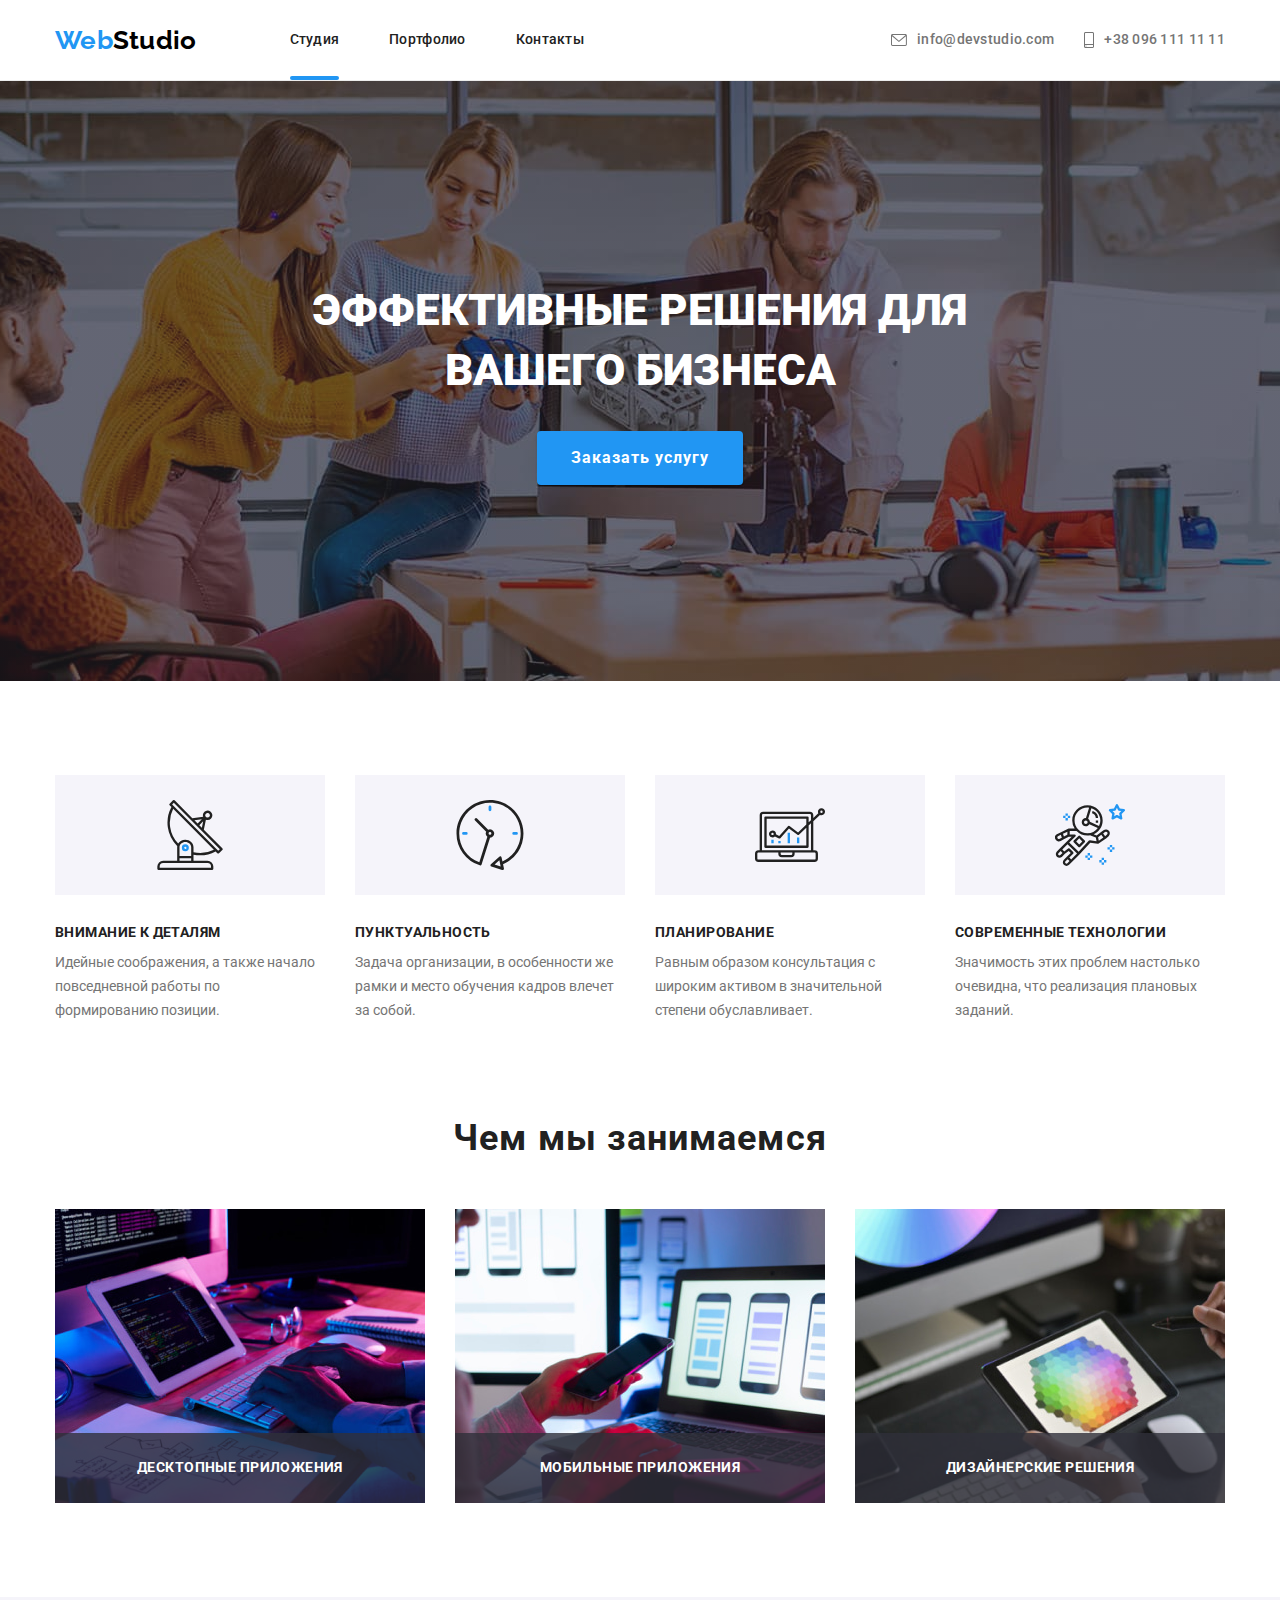
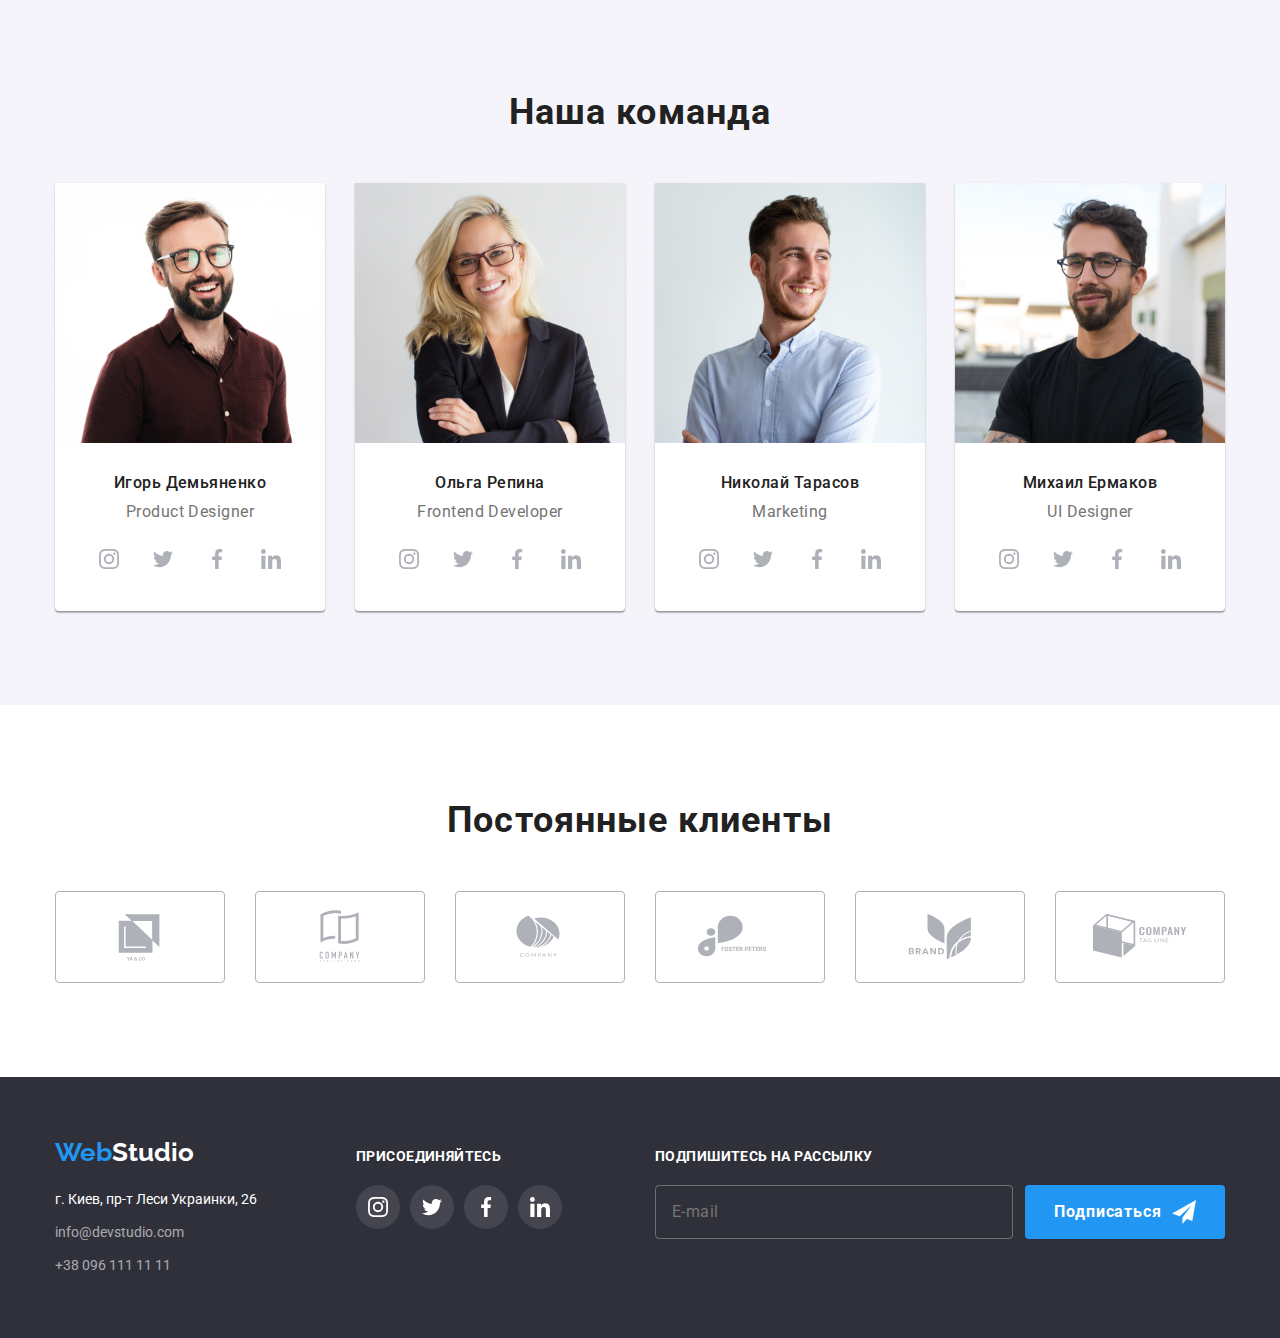
==== commit 222ab460: "fix small bug" ====
--- a/index.html
+++ b/index.html
@@ -475,7 +475,7 @@
                 </ul>
             </div>
             <div class="container-subscription">
-                <h3 class="form-title">Подпишитесь на рассылку</h3>
+                <p class="form-title">Подпишитесь на рассылку</p>
                 <form class="footer-form">
                     <input type="email" name="email" autocomplete="on" placeholder="E-mail"
                         class="footer-email-input" />
--- a/css/main.min.css
+++ b/css/main.min.css
@@ -1 +1 @@
-:root{--logo-text-font: "Raleway", sans-serif;--primary-font: "Roboto", sans-serif;--primary-letter-spacing: 0.03em;--portfolio-bgc-hover: rgba(33, 150, 243, 0.9);--nohover-navlink-color: #212121;--hover-cont-link: #2196f3;--primary-text-color: #757575;--communication-color: rgba(255, 255, 255, 0.6);--button-text-color: #ffffff;--title-text-color: #212121;--accent-bg-color: #ffffff;--hero-bg-color: #c4c4c4;--team-section-bgcolor: #f5f4fa;--team-social-link: #afb1b8;--team-social-link-hover: #ffffff;--team-soc-bg-hover: #2196f3;--customers-color: #afb1b8;--customers-hover-color: #2196f3;--footer-title: #ffffff;--fsocial-icon-color: #ffffff;--fsocial-link-hover: #2196f3;--text-color-white: #ffffff;--social-link-fill: #ffffff;--fsocial-link-fill: #ffffff;--backdrop-bgc: rgba(0, 0, 0, 0.2);--white-bgc: #ffffff;--blue-bgc: #2196f3;--form-order-focus-fill: #2196f3;--border-form-color: #2196f3;--card-set-gap: 30px;--animation-transition: 250ms cubic-bezier(0.4, 0, 0.2, 1)}h1,h2,h3,h4,h5,h6,p,ul{margin:0;padding:0}img{display:block;max-width:100%}body{background-color:var(--accent-bg-color);font-family:var(--primary-font);color:var(--primary-text-color)}a{text-decoration:none}ul,li{list-style:none}input,textarea{outline:none}.title-section{font-weight:700;font-size:36px;line-height:1.17;text-align:center;letter-spacing:var(--primary-letter-spacing)}.button{font-family:inherit;cursor:pointer;border-color:rgba(0,0,0,0);border-radius:4px;color:var(--button-text-color);background-color:var(--blue-bgc)}.container{width:1200px;margin:0 auto;padding-left:15px;padding-right:15px}.section{padding-top:94px;padding-bottom:94px}.visually-hidden{position:absolute;width:1px;height:1px;margin:-1px;border:0;padding:0;white-space:nowrap;-webkit-clip-path:inset(100%);clip-path:inset(100%);clip:rect(0 0 0 0);overflow:hidden}.nav__link--current:visited{color:var(--hover-cont-link)}.head-site{font-weight:500;font-size:14px;line-height:1.14;letter-spacing:.02em;border-bottom:1px solid #ececec}.head-site__container{min-height:80px;display:-webkit-box;display:-ms-flexbox;display:flex;-webkit-box-pack:justify;-ms-flex-pack:justify;justify-content:space-between;-webkit-box-align:center;-ms-flex-align:center;align-items:center}.nav{display:-webkit-box;display:-ms-flexbox;display:flex;-webkit-box-align:center;-ms-flex-align:center;align-items:center}.nav__list{display:-webkit-box;display:-ms-flexbox;display:flex;margin-left:93px}.nav__list .nav__item+.nav__item{margin-left:50px}.nav__link{display:block;padding-top:32px;padding-bottom:32px;font-weight:500;font-size:14px;line-height:1.14;letter-spacing:.02em;color:var(--nohover-navlink-color);-webkit-transition:color var(--animation-transition);transition:color var(--animation-transition)}.nav__link:hover,.nav__link:focus{color:var(--hover-cont-link)}.nav__link.nav__link--current:after{position:absolute;content:"";display:block;left:0;bottom:0;width:100%;height:4px;background-color:var(--hover-cont-link);border-radius:2px}.nav__item,.connect__item{position:relative}.connect{display:-webkit-box;display:-ms-flexbox;display:flex}.connect .connect__item+.connect__item{margin-left:30px}.connect__link{display:-webkit-box;display:-ms-flexbox;display:flex;-webkit-box-align:center;-ms-flex-align:center;align-items:center;padding-top:32px;padding-bottom:32px;color:var(--primary-text-color);-webkit-transition:color var(--animation-transition);transition:color var(--animation-transition)}.connect__link:hover,.connect__link:focus{color:var(--hover-cont-link)}.connect__item--email,.connect__item--smart{fill:currentColor;margin-right:10px}.footer{background-color:#2f303a;padding-top:60px;padding-bottom:60px}.footer .container{display:-webkit-box;display:-ms-flexbox;display:flex}.address{font-style:normal;font-size:14px;line-height:1.71;color:#fff;margin-top:20px}.address-color{color:#fff;-webkit-transition:color var(--animation-transition);transition:color var(--animation-transition)}.address-color:hover,.address-color:focus{color:var(--hover-cont-link)}.footer-item+.footer-item{margin-top:9px}.footer-contacts{color:var(--communication-color);-webkit-transition:color var(--animation-transition);transition:color var(--animation-transition)}.footer-contacts:hover,.footer-contacts:focus{color:var(--hover-cont-link)}.primary-fsection{min-width:231px}.second-fsection{margin-left:70px;padding-top:15px}.footer-title{font-family:var(--primary-font);font-weight:700;font-size:14px;line-height:1.14;letter-spacing:var(--primary-letter-spacing);text-transform:uppercase;color:var(--footer-title);margin-bottom:20px}.footer-social{display:-webkit-box;display:-ms-flexbox;display:flex}.fsocial-list:nth-child(n+2){margin-left:10px}.fsocial-link{display:-webkit-box;display:-ms-flexbox;display:flex;-webkit-box-align:center;-ms-flex-align:center;align-items:center;-webkit-box-pack:center;-ms-flex-pack:center;justify-content:center;width:44px;height:44px;border-radius:50%;background:rgba(255,255,255,.1);-webkit-transition:background var(--animation-transition);transition:background var(--animation-transition)}.fsocial-link:hover,.fsocial-link:focus{background:var(--fsocial-link-hover)}.fsocial-icon{fill:var(--fsocial-icon-color)}.container-subscription{margin-left:93px}.form-title{margin-bottom:20px;text-transform:uppercase;letter-spacing:var(--primary-letter-spacing);color:var(--text-color-white)}.footer-form{display:-webkit-box;display:-ms-flexbox;display:flex}.footer-email-input{font-weight:400;font-size:16px;line-height:1.25;display:-webkit-box;display:-ms-flexbox;display:flex;-webkit-box-align:center;-ms-flex-align:center;align-items:center;letter-spacing:.03em;color:rgba(255,255,255,.6);width:358px;padding-left:16px;background-color:rgba(0,0,0,0);border:1px solid rgba(255,255,255,.3);border-radius:4px}.footer-btn-subscrib{display:-webkit-box;display:-ms-flexbox;display:flex;-webkit-box-pack:center;-ms-flex-pack:center;justify-content:center;-webkit-box-align:center;-ms-flex-align:center;align-items:center;padding-top:10px;padding-bottom:10px;margin-left:12px;min-width:200px;font-weight:700;font-size:16px;line-height:1.88;color:var(--button-text-color);background-color:var(--blue-bgc)}.form-title{margin-bottom:20px;text-transform:uppercase;letter-spacing:var(--primary-letter-spacing);color:var(--text-color-white)}.footer-form{display:-webkit-box;display:-ms-flexbox;display:flex}.footer-email-input{font-weight:400;font-size:16px;line-height:1.25;display:-webkit-box;display:-ms-flexbox;display:flex;-webkit-box-align:center;-ms-flex-align:center;align-items:center;letter-spacing:.03em;color:rgba(255,255,255,.6);width:358px;padding-left:16px;background-color:rgba(0,0,0,0);border:1px solid rgba(255,255,255,.3);border-radius:4px}.icon-subscribe{margin-left:10px;fill:var(--fsocial-link-fill)}.logo{font-family:var(--logo-text-font);font-weight:700;font-size:26px;line-height:1.19}.head-site__logo--web,.footer__logo--web{color:#2196f3}.head-site__logo{color:#000}.footer__logo{color:#fff}.hero{margin:0 auto;max-height:600px;max-width:1600px;padding-top:200px;padding-bottom:200px}.hero.overlay{background-position:center;background-size:cover;background-repeat:no-repeat;background-image:-webkit-gradient(linear, left top, right top, from(rgba(47, 48, 58, 0.4)), to(rgba(47, 48, 58, 0.4))),url(../images/Hero.jpg);background-image:linear-gradient(to right, rgba(47, 48, 58, 0.4), rgba(47, 48, 58, 0.4)),url(../images/Hero.jpg);background-color:var(--hero-bg-color)}.hero__container{width:696px;text-align:center}.hero__title{text-transform:uppercase;font-weight:900;font-size:44px;line-height:1.36;color:#fff}.primary-button{padding:10px 32px;margin-left:auto;margin-right:auto;margin-top:30px;background:#2196f3;font-weight:700;font-size:16px;line-height:1.9;color:var(--button-text-color);-webkit-box-shadow:0px 3px 1px rgba(0,0,0,.1),0px 1px 2px rgba(0,0,0,.08),0px 2px 2px rgba(0,0,0,.12);box-shadow:0px 3px 1px rgba(0,0,0,.1),0px 1px 2px rgba(0,0,0,.08),0px 2px 2px rgba(0,0,0,.12);-webkit-transition:background var(--animation-transition);transition:background var(--animation-transition)}.primary-button:hover,.primary-button:focus{background:#188ce8}.backdrop{position:fixed;top:0;left:0;width:100%;height:100%;z-index:5;-webkit-transition:opacity var(--animation-transition),visibility var(--animation-transition);transition:opacity var(--animation-transition),visibility var(--animation-transition);background-color:var(--backdrop-bgc)}.backdrop.is-hidden{opacity:0;pointer-events:none;visibility:hidden}.modal-order{position:absolute;top:50%;left:50%;-webkit-transform:translate(-50%, -50%);transform:translate(-50%, -50%);min-width:528px;min-height:581px;padding:40px;background-color:var(--white-bgc);-webkit-box-shadow:0px 1px 3px rgba(0,0,0,.12),0px 1px 1px rgba(0,0,0,.14),0px 2px 1px rgba(0,0,0,.2);box-shadow:0px 1px 3px rgba(0,0,0,.12),0px 1px 1px rgba(0,0,0,.14),0px 2px 1px rgba(0,0,0,.2);border-radius:4px}.btn-close-modal{position:absolute;top:8px;right:8px;display:-webkit-box;display:-ms-flexbox;display:flex;-webkit-box-align:center;-ms-flex-align:center;align-items:center;-webkit-box-pack:center;-ms-flex-pack:center;justify-content:center;width:30px;height:30px;border:1px solid rgba(0,0,0,.1);border-radius:50%;background:rgba(0,0,0,0);cursor:pointer;fill:#000;-webkit-transition:fill var(--animation-transition);transition:fill var(--animation-transition)}.btn-close-modal:hover,.btn-close-modal:focus{fill:var(--form-order-focus-fill)}.form-modal-order{display:-webkit-box;display:-ms-flexbox;display:flex;-webkit-box-orient:vertical;-webkit-box-direction:normal;-ms-flex-direction:column;flex-direction:column}.title-form{margin-bottom:12px;font-weight:bold;font-size:20px;line-height:1.15;text-align:center;letter-spacing:var(--primary-letter-spacing);color:var(--title-text-color)}.comment-box{margin-bottom:20px}.form-field{position:relative;margin-bottom:10px}.svg-form{position:absolute;top:52%;left:12px;-webkit-transform:translateY(-50%);transform:translateY(-50%);-webkit-transition:fill var(--animation-transition);transition:fill var(--animation-transition)}.input-form-order{padding-top:11px;padding-right:12px;padding-bottom:11px;padding-left:12px;width:100%;border:1px solid rgba(33,33,33,.2);border-radius:4px;-webkit-transition:border var(--animation-transition);transition:border var(--animation-transition)}.input-form-order:not(:last-child){padding-left:42px}.input-form-order:focus{border:1px solid #2196f3}.input-form-order:focus~.svg-form{fill:var(--form-order-focus-fill)}.name-input-order{display:block;text-align:start;margin-bottom:4px;font-weight:400;font-size:12px;line-height:1.17;letter-spacing:.01em}.text-checkbox-order{display:-webkit-box;display:-ms-flexbox;display:flex;-webkit-box-pack:center;-ms-flex-pack:center;justify-content:center;-webkit-box-align:center;-ms-flex-align:center;align-items:center;margin-left:12px;margin-right:12px;margin-bottom:30px;font-weight:400;font-size:14px;line-height:1.71;letter-spacing:var(--primary-letter-spacing)}.checkbox-policy{-webkit-appearance:none;-moz-appearance:none;appearance:none;position:absolute}.checkbox-policy:checked+.svg-checkbox{border-color:rgba(0,0,0,0);background-color:var(--blue-bgc);background-image:url(../images/icon-check.svg);background-size:contain;background-origin:border-box}.checkbox-policy:focus+.svg-checkbox{border-color:var(--blue-bgc)}.svg-checkbox{display:inline-block;width:16px;height:15px;border:2px solid #212121;border-radius:4px;margin-right:7px;-webkit-transition:border-color var(--animation-transition),background-color var(--animation-transition),background-image var(--animation-transition);transition:border-color var(--animation-transition),background-color var(--animation-transition),background-image var(--animation-transition)}.link-policy{text-decoration:underline;color:var(--hover-cont-link)}.btn-modal-form-order{width:200px;padding-top:10px;padding-right:55px;padding-bottom:10px;padding-left:55px;margin-right:auto;margin-left:auto;font-weight:700;font-size:16px;line-height:1.89;-webkit-transition:background-color var(--animation-transition);transition:background-color var(--animation-transition)}.btn-modal-form-order:hover,.btn-modal-form-order:focus{background-color:#188ce8}.filter{display:-webkit-box;display:-ms-flexbox;display:flex;-webkit-box-align:center;-ms-flex-align:center;align-items:center;-webkit-box-pack:center;-ms-flex-pack:center;justify-content:center;margin-bottom:50px}.filter__item+.filter__item{margin-left:8px}.filter__button{font-weight:500;font-size:16px;line-height:1.63;text-align:center;letter-spacing:var(--primary-letter-spacing);color:var(--title-text-color);background-color:#f5f4fa;padding:6px 22px;-webkit-transition:background-color var(--animation-transition),color var(--animation-transition),-webkit-box-shadow var(--animation-transition);transition:background-color var(--animation-transition),color var(--animation-transition),-webkit-box-shadow var(--animation-transition);transition:box-shadow var(--animation-transition),background-color var(--animation-transition),color var(--animation-transition);transition:box-shadow var(--animation-transition),background-color var(--animation-transition),color var(--animation-transition),-webkit-box-shadow var(--animation-transition)}.filter__button:hover,.filter__button:focus{color:var(--button-text-color);background-color:#2196f3;-webkit-box-shadow:0px 3px 1px rgba(0,0,0,.1),0px 1px 2px rgba(0,0,0,.08),0px 2px 2px rgba(0,0,0,.12);box-shadow:0px 3px 1px rgba(0,0,0,.1),0px 1px 2px rgba(0,0,0,.08),0px 2px 2px rgba(0,0,0,.12)}.filter__button--current{color:var(--button-text-color);background-color:#2196f3}.port-list{display:-webkit-box;display:-ms-flexbox;display:flex;-ms-flex-wrap:wrap;flex-wrap:wrap;margin-left:calc(-1*var(--card-set-gap));margin-bottom:calc(-1*var(--card-set-gap))}.port-link{margin-left:var(--card-set-gap);margin-bottom:var(--card-set-gap);-ms-flex-preferred-size:calc(33.3333333333% - var(--card-set-gap));flex-basis:calc(33.3333333333% - var(--card-set-gap));cursor:pointer;display:block;-webkit-transition:-webkit-box-shadow var(--animation-transition);transition:-webkit-box-shadow var(--animation-transition);transition:box-shadow var(--animation-transition);transition:box-shadow var(--animation-transition), -webkit-box-shadow var(--animation-transition)}.port-link:hover,.port-link:focus{-webkit-box-shadow:0px 1px 1px rgba(0,0,0,.12),0px 4px 4px rgba(0,0,0,.06),1px 4px 6px rgba(0,0,0,.16);box-shadow:0px 1px 1px rgba(0,0,0,.12),0px 4px 4px rgba(0,0,0,.06),1px 4px 6px rgba(0,0,0,.16)}.port-link:hover .port-text-item,.port-link:focus .port-text-item{opacity:1;-webkit-transform:translateY(0);transform:translateY(0)}.port-title{font-weight:700;font-size:18px;line-height:2;letter-spacing:.06em;color:var(--title-text-color)}.port-text{margin-top:4px;font-size:16px;line-height:1.88;letter-spacing:var(--primary-letter-spacing);color:var(--primary-text-color)}.port-wraper{border-right:1px solid #eee;border-bottom:1px solid #eee;border-left:1px solid #eee;padding:20px 24px}.port-text-position{position:relative;overflow:hidden}.port-text-item{display:block;width:100%;height:100%;overflow:auto;padding-top:63px;padding-right:24px;padding-bottom:63px;padding-left:24px;position:absolute;top:0;left:0;-webkit-transform:translateY(100%);transform:translateY(100%);-webkit-transition:opacity var(--animation-transition),-webkit-transform var(--animation-transition);transition:opacity var(--animation-transition),-webkit-transform var(--animation-transition);transition:transform var(--animation-transition),opacity var(--animation-transition);transition:transform var(--animation-transition),opacity var(--animation-transition),-webkit-transform var(--animation-transition);background-color:var(--portfolio-bgc-hover);font-size:18px;line-height:1.56;letter-spacing:var(--primary-letter-spacing);color:var(--text-color-white);opacity:0}.about{padding-bottom:0px}.about__list{display:-webkit-box;display:-ms-flexbox;display:flex}.about__item{width:270px}.about__item+.about__item{margin-left:30px}.about__svg{display:-webkit-box;display:-ms-flexbox;display:flex;min-width:270px;min-height:120px;-webkit-box-pack:center;-ms-flex-pack:center;justify-content:center;-webkit-box-align:center;-ms-flex-align:center;align-items:center;background-color:#f5f4fa;margin-bottom:30px}.about__title{font-weight:700;font-size:14px;line-height:1.14;letter-spacing:var(--primary-letter-spacing);text-transform:uppercase;color:var(--title-text-color);margin-bottom:10px}.about__text{font-size:14px;line-height:1.71}.service__title{color:var(--title-text-color);margin-bottom:50px}.service__list{display:-webkit-box;display:-ms-flexbox;display:flex}.service__item+.service__item{margin-left:30px}.service__card{position:relative}.servise__text-position{position:absolute;left:0;bottom:0;display:-webkit-box;display:-ms-flexbox;display:flex;width:100%;padding-top:27px;padding-bottom:27px;-webkit-box-pack:center;-ms-flex-pack:center;justify-content:center;-webkit-box-align:center;-ms-flex-align:center;align-items:center;color:#fff;background-color:rgba(47,48,58,.8)}.servise__text{font-weight:700;font-size:14px;line-height:1.14;text-align:center;letter-spacing:var(--primary-letter-spacing);text-transform:uppercase}.team{text-align:center;background-color:var(--team-section-bgcolor)}.team-title{margin-bottom:50px;color:var(--title-text-color)}.team-list{display:-webkit-box;display:-ms-flexbox;display:flex}.team-item{background:#fff;-webkit-box-shadow:0px 1px 3px rgba(0,0,0,.12),0px 1px 1px rgba(0,0,0,.14),0px 2px 1px rgba(0,0,0,.2);box-shadow:0px 1px 3px rgba(0,0,0,.12),0px 1px 1px rgba(0,0,0,.14),0px 2px 1px rgba(0,0,0,.2);border-radius:0px 0px 4px 4px}.team-item+.team-item{margin-left:30px}.team-wraper{padding-top:30px;padding-bottom:30px}.team-name{font-weight:500;font-size:16px;line-height:1.19;letter-spacing:var(--primary-letter-spacing);color:var(--title-text-color)}.team-prof{font-size:16px;line-height:1.19;text-align:center;letter-spacing:var(--primary-letter-spacing);margin-top:10px}.team-icon{display:-webkit-box;display:-ms-flexbox;display:flex;-webkit-box-pack:center;-ms-flex-pack:center;justify-content:center;margin-top:16px}.icon-list:nth-child(n+2){margin-left:10px}.team-link{display:-webkit-box;display:-ms-flexbox;display:flex;-webkit-box-align:center;-ms-flex-align:center;align-items:center;-webkit-box-pack:center;-ms-flex-pack:center;justify-content:center;width:44px;height:44px;border-radius:50%;color:var(--team-social-link);-webkit-transition:color var(--animation-transition),background var(--animation-transition);transition:color var(--animation-transition),background var(--animation-transition)}.team-link:hover,.team-link:focus{background-color:var(--team-soc-bg-hover);color:var(--team-social-link-hover)}.team-social-icon{fill:currentColor}.customers__title{margin-bottom:50px;color:var(--title-text-color)}.customers__list{display:-webkit-box;display:-ms-flexbox;display:flex}.customers__item:nth-child(n+2){margin-left:var(--card-set-gap)}.customers__link{display:-webkit-box;display:-ms-flexbox;display:flex;-webkit-box-align:center;-ms-flex-align:center;align-items:center;-webkit-box-pack:center;-ms-flex-pack:center;justify-content:center;width:170px;height:92px;border:1px solid var(--customers-color);border-radius:4px;color:var(--customers-color);-webkit-transition:color var(--animation-transition),border var(--animation-transition);transition:color var(--animation-transition),border var(--animation-transition)}.customers__link:hover,.customers__link:focus{border:1px solid var(--customers-hover-color);color:var(--customers-hover-color)}.customers__svg{width:106px;height:60px;fill:currentColor}/*# sourceMappingURL=main.min.css.map */+:root{--logo-text-font: "Raleway", sans-serif;--primary-font: "Roboto", sans-serif;--primary-letter-spacing: 0.03em;--portfolio-bgc-hover: rgba(33, 150, 243, 0.9);--nohover-navlink-color: #212121;--hover-cont-link: #2196f3;--primary-text-color: #757575;--communication-color: rgba(255, 255, 255, 0.6);--button-text-color: #ffffff;--title-text-color: #212121;--accent-bg-color: #ffffff;--hero-bg-color: #c4c4c4;--team-section-bgcolor: #f5f4fa;--team-social-link: #afb1b8;--team-social-link-hover: #ffffff;--team-soc-bg-hover: #2196f3;--customers-color: #afb1b8;--customers-hover-color: #2196f3;--footer-title: #ffffff;--fsocial-icon-color: #ffffff;--fsocial-link-hover: #2196f3;--text-color-white: #ffffff;--social-link-fill: #ffffff;--fsocial-link-fill: #ffffff;--backdrop-bgc: rgba(0, 0, 0, 0.2);--white-bgc: #ffffff;--blue-bgc: #2196f3;--form-order-focus-fill: #2196f3;--border-form-color: #2196f3;--card-set-gap: 30px;--animation-transition: 250ms cubic-bezier(0.4, 0, 0.2, 1)}h1,h2,h3,h4,h5,h6,p,ul{margin:0;padding:0}img{display:block;max-width:100%}body{background-color:var(--accent-bg-color);font-family:var(--primary-font);color:var(--primary-text-color)}a{text-decoration:none}ul,li{list-style:none}input,textarea{outline:none}.title-section{font-weight:700;font-size:36px;line-height:1.17;text-align:center;letter-spacing:var(--primary-letter-spacing)}.button{font-family:inherit;cursor:pointer;border-color:rgba(0,0,0,0);border-radius:4px;color:var(--button-text-color);background-color:var(--blue-bgc)}.container{width:1200px;margin:0 auto;padding-left:15px;padding-right:15px}.section{padding-top:94px;padding-bottom:94px}.visually-hidden{position:absolute;width:1px;height:1px;margin:-1px;border:0;padding:0;white-space:nowrap;-webkit-clip-path:inset(100%);clip-path:inset(100%);clip:rect(0 0 0 0);overflow:hidden}.nav__link--current:visited{color:var(--hover-cont-link)}.head-site{font-weight:500;font-size:14px;line-height:1.14;letter-spacing:.02em;border-bottom:1px solid #ececec}.head-site__container{min-height:80px;display:-webkit-box;display:-ms-flexbox;display:flex;-webkit-box-pack:justify;-ms-flex-pack:justify;justify-content:space-between;-webkit-box-align:center;-ms-flex-align:center;align-items:center}.nav{display:-webkit-box;display:-ms-flexbox;display:flex;-webkit-box-align:center;-ms-flex-align:center;align-items:center}.nav__list{display:-webkit-box;display:-ms-flexbox;display:flex;margin-left:93px}.nav__list .nav__item+.nav__item{margin-left:50px}.nav__link{display:block;padding-top:32px;padding-bottom:32px;font-weight:500;font-size:14px;line-height:1.14;letter-spacing:.02em;color:var(--nohover-navlink-color);-webkit-transition:color var(--animation-transition);transition:color var(--animation-transition)}.nav__link:hover,.nav__link:focus{color:var(--hover-cont-link)}.nav__link.nav__link--current:after{position:absolute;content:"";display:block;left:0;bottom:0;width:100%;height:4px;background-color:var(--hover-cont-link);border-radius:2px}.nav__item,.connect__item{position:relative}.connect{display:-webkit-box;display:-ms-flexbox;display:flex}.connect .connect__item+.connect__item{margin-left:30px}.connect__link{display:-webkit-box;display:-ms-flexbox;display:flex;-webkit-box-align:center;-ms-flex-align:center;align-items:center;padding-top:32px;padding-bottom:32px;color:var(--primary-text-color);-webkit-transition:color var(--animation-transition);transition:color var(--animation-transition)}.connect__link:hover,.connect__link:focus{color:var(--hover-cont-link)}.connect__item--email,.connect__item--smart{fill:currentColor;margin-right:10px}.footer{background-color:#2f303a;padding-top:60px;padding-bottom:60px}.footer .container{display:-webkit-box;display:-ms-flexbox;display:flex;-webkit-box-align:baseline;-ms-flex-align:baseline;align-items:baseline}.address{font-style:normal;font-size:14px;line-height:1.71;color:#fff;margin-top:20px}.address-color{color:#fff;-webkit-transition:color var(--animation-transition);transition:color var(--animation-transition)}.address-color:hover,.address-color:focus{color:var(--hover-cont-link)}.footer-item+.footer-item{margin-top:9px}.footer-contacts{color:var(--communication-color);-webkit-transition:color var(--animation-transition);transition:color var(--animation-transition)}.footer-contacts:hover,.footer-contacts:focus{color:var(--hover-cont-link)}.primary-fsection{min-width:231px}.second-fsection{margin-left:70px}.footer-title{font-family:var(--primary-font);font-weight:700;font-size:14px;line-height:1.14;letter-spacing:var(--primary-letter-spacing);text-transform:uppercase;color:var(--footer-title);margin-bottom:20px}.footer-social{display:-webkit-box;display:-ms-flexbox;display:flex}.fsocial-list:nth-child(n+2){margin-left:10px}.fsocial-link{display:-webkit-box;display:-ms-flexbox;display:flex;-webkit-box-align:center;-ms-flex-align:center;align-items:center;-webkit-box-pack:center;-ms-flex-pack:center;justify-content:center;width:44px;height:44px;border-radius:50%;background:rgba(255,255,255,.1);-webkit-transition:background var(--animation-transition);transition:background var(--animation-transition)}.fsocial-link:hover,.fsocial-link:focus{background:var(--fsocial-link-hover)}.fsocial-icon{fill:var(--fsocial-icon-color)}.container-subscription{margin-left:93px}.form-title{margin-bottom:20px;text-transform:uppercase;font-weight:700;font-size:14px;line-height:1.14;letter-spacing:var(--primary-letter-spacing);color:var(--text-color-white)}.footer-form{display:-webkit-box;display:-ms-flexbox;display:flex}.footer-email-input{font-weight:400;font-size:16px;line-height:1.25;display:-webkit-box;display:-ms-flexbox;display:flex;-webkit-box-align:center;-ms-flex-align:center;align-items:center;letter-spacing:.03em;color:rgba(255,255,255,.6);width:358px;padding-left:16px;background-color:rgba(0,0,0,0);border:1px solid rgba(255,255,255,.3);border-radius:4px}.footer-btn-subscrib{display:-webkit-box;display:-ms-flexbox;display:flex;-webkit-box-pack:center;-ms-flex-pack:center;justify-content:center;-webkit-box-align:center;-ms-flex-align:center;align-items:center;padding-top:10px;padding-bottom:10px;margin-left:12px;min-width:200px;font-weight:700;font-size:16px;line-height:1.88;letter-spacing:.06em;color:var(--button-text-color);background-color:var(--blue-bgc)}.footer-form{display:-webkit-box;display:-ms-flexbox;display:flex}.footer-email-input{font-weight:400;font-size:16px;line-height:1.25;display:-webkit-box;display:-ms-flexbox;display:flex;-webkit-box-align:center;-ms-flex-align:center;align-items:center;letter-spacing:.03em;color:rgba(255,255,255,.6);width:358px;padding-left:16px;background-color:rgba(0,0,0,0);border:1px solid rgba(255,255,255,.3);border-radius:4px}.footer-email-input:focus{border:1px solid var(--blue-bgc)}.icon-subscribe{margin-left:10px;fill:var(--fsocial-link-fill)}.logo{font-family:var(--logo-text-font);font-weight:700;font-size:26px;line-height:1.19}.head-site__logo--web,.footer__logo--web{color:#2196f3}.head-site__logo{color:#000}.footer__logo{color:#fff}.hero{margin:0 auto;max-height:600px;max-width:1600px;padding-top:200px;padding-bottom:200px}.hero.overlay{background-position:center;background-size:cover;background-repeat:no-repeat;background-image:-webkit-gradient(linear, left top, right top, from(rgba(47, 48, 58, 0.4)), to(rgba(47, 48, 58, 0.4))),url(../images/Hero.jpg);background-image:linear-gradient(to right, rgba(47, 48, 58, 0.4), rgba(47, 48, 58, 0.4)),url(../images/Hero.jpg);background-color:var(--hero-bg-color)}.hero__container{width:696px;text-align:center}.hero__title{text-transform:uppercase;font-weight:900;font-size:44px;line-height:1.36;color:#fff}.primary-button{padding:10px 32px;margin-left:auto;margin-right:auto;margin-top:30px;background:#2196f3;font-weight:700;font-size:16px;line-height:1.9;letter-spacing:.06em;color:var(--button-text-color);-webkit-box-shadow:0px 3px 1px rgba(0,0,0,.1),0px 1px 2px rgba(0,0,0,.08),0px 2px 2px rgba(0,0,0,.12);box-shadow:0px 3px 1px rgba(0,0,0,.1),0px 1px 2px rgba(0,0,0,.08),0px 2px 2px rgba(0,0,0,.12);-webkit-transition:background var(--animation-transition);transition:background var(--animation-transition)}.primary-button:hover,.primary-button:focus{background:#188ce8}.backdrop{position:fixed;top:0;left:0;width:100%;height:100%;z-index:5;-webkit-transition:opacity var(--animation-transition),visibility var(--animation-transition);transition:opacity var(--animation-transition),visibility var(--animation-transition);background-color:var(--backdrop-bgc)}.backdrop.is-hidden{opacity:0;pointer-events:none;visibility:hidden}.modal-order{position:absolute;top:50%;left:50%;-webkit-transform:translate(-50%, -50%);transform:translate(-50%, -50%);min-width:528px;min-height:581px;padding:40px;background-color:var(--white-bgc);-webkit-box-shadow:0px 1px 3px rgba(0,0,0,.12),0px 1px 1px rgba(0,0,0,.14),0px 2px 1px rgba(0,0,0,.2);box-shadow:0px 1px 3px rgba(0,0,0,.12),0px 1px 1px rgba(0,0,0,.14),0px 2px 1px rgba(0,0,0,.2);border-radius:4px}.btn-close-modal{position:absolute;top:8px;right:8px;display:-webkit-box;display:-ms-flexbox;display:flex;-webkit-box-align:center;-ms-flex-align:center;align-items:center;-webkit-box-pack:center;-ms-flex-pack:center;justify-content:center;width:30px;height:30px;border:1px solid rgba(0,0,0,.1);border-radius:50%;background:rgba(0,0,0,0);cursor:pointer;fill:#000;-webkit-transition:fill var(--animation-transition);transition:fill var(--animation-transition)}.btn-close-modal:hover,.btn-close-modal:focus{fill:var(--form-order-focus-fill)}.form-modal-order{display:-webkit-box;display:-ms-flexbox;display:flex;-webkit-box-orient:vertical;-webkit-box-direction:normal;-ms-flex-direction:column;flex-direction:column}.title-form{margin-bottom:12px;font-weight:bold;font-size:20px;line-height:1.15;text-align:center;letter-spacing:var(--primary-letter-spacing);color:var(--title-text-color)}.comment-box{margin-bottom:20px}.form-field{position:relative;margin-bottom:10px}.svg-form{position:absolute;top:52%;left:12px;-webkit-transform:translateY(-50%);transform:translateY(-50%);-webkit-transition:fill var(--animation-transition);transition:fill var(--animation-transition)}.input-form-order{padding-top:11px;padding-right:12px;padding-bottom:11px;padding-left:12px;width:100%;border:1px solid rgba(33,33,33,.2);border-radius:4px;resize:none;-webkit-transition:border var(--animation-transition);transition:border var(--animation-transition)}.input-form-order:not(:last-child){padding-left:42px}.input-form-order:focus{border:1px solid #2196f3}.input-form-order:focus~.svg-form{fill:var(--form-order-focus-fill)}.name-input-order{display:block;text-align:start;margin-bottom:4px;font-weight:400;font-size:12px;line-height:1.17;letter-spacing:.01em}.text-checkbox-order{display:-webkit-box;display:-ms-flexbox;display:flex;-webkit-box-pack:center;-ms-flex-pack:center;justify-content:center;-webkit-box-align:center;-ms-flex-align:center;align-items:center;margin-left:12px;margin-right:12px;margin-bottom:30px;font-weight:400;font-size:14px;line-height:1.71;letter-spacing:var(--primary-letter-spacing)}.checkbox-policy{-webkit-appearance:none;-moz-appearance:none;appearance:none;position:absolute}.checkbox-policy:checked+.svg-checkbox{border-color:rgba(0,0,0,0);background-color:var(--blue-bgc);background-image:url(../images/icon-check.svg);background-size:contain;background-origin:border-box}.checkbox-policy:focus+.svg-checkbox{border-color:var(--blue-bgc)}.svg-checkbox{display:inline-block;width:16px;height:15px;border:2px solid #212121;border-radius:4px;margin-right:7px;-webkit-transition:border-color var(--animation-transition),background-color var(--animation-transition),background-image var(--animation-transition);transition:border-color var(--animation-transition),background-color var(--animation-transition),background-image var(--animation-transition)}.link-policy{text-decoration:underline;color:var(--hover-cont-link)}.btn-modal-form-order{width:200px;padding-top:10px;padding-right:55px;padding-bottom:10px;padding-left:55px;margin-right:auto;margin-left:auto;font-weight:700;font-size:16px;line-height:1.89;letter-spacing:.06em;-webkit-transition:background-color var(--animation-transition);transition:background-color var(--animation-transition)}.btn-modal-form-order:hover,.btn-modal-form-order:focus{background-color:#188ce8}.filter{display:-webkit-box;display:-ms-flexbox;display:flex;-webkit-box-align:center;-ms-flex-align:center;align-items:center;-webkit-box-pack:center;-ms-flex-pack:center;justify-content:center;margin-bottom:50px}.filter__item+.filter__item{margin-left:8px}.filter__button{font-weight:500;font-size:16px;line-height:1.63;text-align:center;letter-spacing:var(--primary-letter-spacing);color:var(--title-text-color);background-color:#f5f4fa;padding:6px 22px;-webkit-transition:background-color var(--animation-transition),color var(--animation-transition),-webkit-box-shadow var(--animation-transition);transition:background-color var(--animation-transition),color var(--animation-transition),-webkit-box-shadow var(--animation-transition);transition:box-shadow var(--animation-transition),background-color var(--animation-transition),color var(--animation-transition);transition:box-shadow var(--animation-transition),background-color var(--animation-transition),color var(--animation-transition),-webkit-box-shadow var(--animation-transition)}.filter__button:hover,.filter__button:focus{color:var(--button-text-color);background-color:#2196f3;-webkit-box-shadow:0px 3px 1px rgba(0,0,0,.1),0px 1px 2px rgba(0,0,0,.08),0px 2px 2px rgba(0,0,0,.12);box-shadow:0px 3px 1px rgba(0,0,0,.1),0px 1px 2px rgba(0,0,0,.08),0px 2px 2px rgba(0,0,0,.12)}.filter__button--current{color:var(--button-text-color);background-color:#2196f3}.port-list{display:-webkit-box;display:-ms-flexbox;display:flex;-ms-flex-wrap:wrap;flex-wrap:wrap;margin-left:calc(-1*var(--card-set-gap));margin-bottom:calc(-1*var(--card-set-gap))}.port-link{margin-left:var(--card-set-gap);margin-bottom:var(--card-set-gap);-ms-flex-preferred-size:calc(33.3333333333% - var(--card-set-gap));flex-basis:calc(33.3333333333% - var(--card-set-gap));cursor:pointer;display:block;-webkit-transition:-webkit-box-shadow var(--animation-transition);transition:-webkit-box-shadow var(--animation-transition);transition:box-shadow var(--animation-transition);transition:box-shadow var(--animation-transition), -webkit-box-shadow var(--animation-transition)}.port-link:hover,.port-link:focus{-webkit-box-shadow:0px 1px 1px rgba(0,0,0,.12),0px 4px 4px rgba(0,0,0,.06),1px 4px 6px rgba(0,0,0,.16);box-shadow:0px 1px 1px rgba(0,0,0,.12),0px 4px 4px rgba(0,0,0,.06),1px 4px 6px rgba(0,0,0,.16)}.port-link:hover .port-text-item,.port-link:focus .port-text-item{opacity:1;-webkit-transform:translateY(0);transform:translateY(0)}.port-title{font-weight:700;font-size:18px;line-height:2;letter-spacing:.06em;color:var(--title-text-color)}.port-text{margin-top:4px;font-size:16px;line-height:1.88;letter-spacing:var(--primary-letter-spacing);color:var(--primary-text-color)}.port-wraper{border-right:1px solid #eee;border-bottom:1px solid #eee;border-left:1px solid #eee;padding:20px 24px}.port-text-position{position:relative;overflow:hidden}.port-text-item{display:block;width:100%;height:100%;overflow:auto;padding-top:63px;padding-right:24px;padding-bottom:63px;padding-left:24px;position:absolute;top:0;left:0;-webkit-transform:translateY(100%);transform:translateY(100%);-webkit-transition:opacity var(--animation-transition),-webkit-transform var(--animation-transition);transition:opacity var(--animation-transition),-webkit-transform var(--animation-transition);transition:transform var(--animation-transition),opacity var(--animation-transition);transition:transform var(--animation-transition),opacity var(--animation-transition),-webkit-transform var(--animation-transition);background-color:var(--portfolio-bgc-hover);font-size:18px;line-height:1.56;letter-spacing:var(--primary-letter-spacing);color:var(--text-color-white);opacity:0}.about{padding-bottom:0px}.about__list{display:-webkit-box;display:-ms-flexbox;display:flex}.about__item{width:270px}.about__item+.about__item{margin-left:30px}.about__svg{display:-webkit-box;display:-ms-flexbox;display:flex;min-width:270px;min-height:120px;-webkit-box-pack:center;-ms-flex-pack:center;justify-content:center;-webkit-box-align:center;-ms-flex-align:center;align-items:center;background-color:#f5f4fa;margin-bottom:30px}.about__title{font-weight:700;font-size:14px;line-height:1.14;letter-spacing:var(--primary-letter-spacing);text-transform:uppercase;color:var(--title-text-color);margin-bottom:10px}.about__text{font-size:14px;line-height:1.71}.service__title{color:var(--title-text-color);margin-bottom:50px}.service__list{display:-webkit-box;display:-ms-flexbox;display:flex}.service__item+.service__item{margin-left:30px}.service__card{position:relative}.servise__text-position{position:absolute;left:0;bottom:0;display:-webkit-box;display:-ms-flexbox;display:flex;width:100%;padding-top:27px;padding-bottom:27px;-webkit-box-pack:center;-ms-flex-pack:center;justify-content:center;-webkit-box-align:center;-ms-flex-align:center;align-items:center;color:#fff;background-color:rgba(47,48,58,.8)}.servise__text{font-weight:700;font-size:14px;line-height:1.14;text-align:center;letter-spacing:var(--primary-letter-spacing);text-transform:uppercase}.team{text-align:center;background-color:var(--team-section-bgcolor)}.team-title{margin-bottom:50px;color:var(--title-text-color)}.team-list{display:-webkit-box;display:-ms-flexbox;display:flex}.team-item{background:#fff;-webkit-box-shadow:0px 1px 3px rgba(0,0,0,.12),0px 1px 1px rgba(0,0,0,.14),0px 2px 1px rgba(0,0,0,.2);box-shadow:0px 1px 3px rgba(0,0,0,.12),0px 1px 1px rgba(0,0,0,.14),0px 2px 1px rgba(0,0,0,.2);border-radius:0px 0px 4px 4px}.team-item+.team-item{margin-left:30px}.team-wraper{padding-top:30px;padding-bottom:30px}.team-name{font-weight:500;font-size:16px;line-height:1.19;letter-spacing:var(--primary-letter-spacing);color:var(--title-text-color)}.team-prof{font-size:16px;line-height:1.19;text-align:center;letter-spacing:var(--primary-letter-spacing);margin-top:10px}.team-icon{display:-webkit-box;display:-ms-flexbox;display:flex;-webkit-box-pack:center;-ms-flex-pack:center;justify-content:center;margin-top:16px}.icon-list:nth-child(n+2){margin-left:10px}.team-link{display:-webkit-box;display:-ms-flexbox;display:flex;-webkit-box-align:center;-ms-flex-align:center;align-items:center;-webkit-box-pack:center;-ms-flex-pack:center;justify-content:center;width:44px;height:44px;border-radius:50%;color:var(--team-social-link);-webkit-transition:color var(--animation-transition),background var(--animation-transition);transition:color var(--animation-transition),background var(--animation-transition)}.team-link:hover,.team-link:focus{background-color:var(--team-soc-bg-hover);color:var(--team-social-link-hover)}.team-social-icon{fill:currentColor}.customers__title{margin-bottom:50px;color:var(--title-text-color)}.customers__list{display:-webkit-box;display:-ms-flexbox;display:flex}.customers__item:nth-child(n+2){margin-left:var(--card-set-gap)}.customers__link{display:-webkit-box;display:-ms-flexbox;display:flex;-webkit-box-align:center;-ms-flex-align:center;align-items:center;-webkit-box-pack:center;-ms-flex-pack:center;justify-content:center;width:170px;height:92px;border:1px solid var(--customers-color);border-radius:4px;color:var(--customers-color);-webkit-transition:color var(--animation-transition),border var(--animation-transition);transition:color var(--animation-transition),border var(--animation-transition)}.customers__link:hover,.customers__link:focus{border:1px solid var(--customers-hover-color);color:var(--customers-hover-color)}.customers__svg{width:106px;height:60px;fill:currentColor}/*# sourceMappingURL=main.min.css.map */